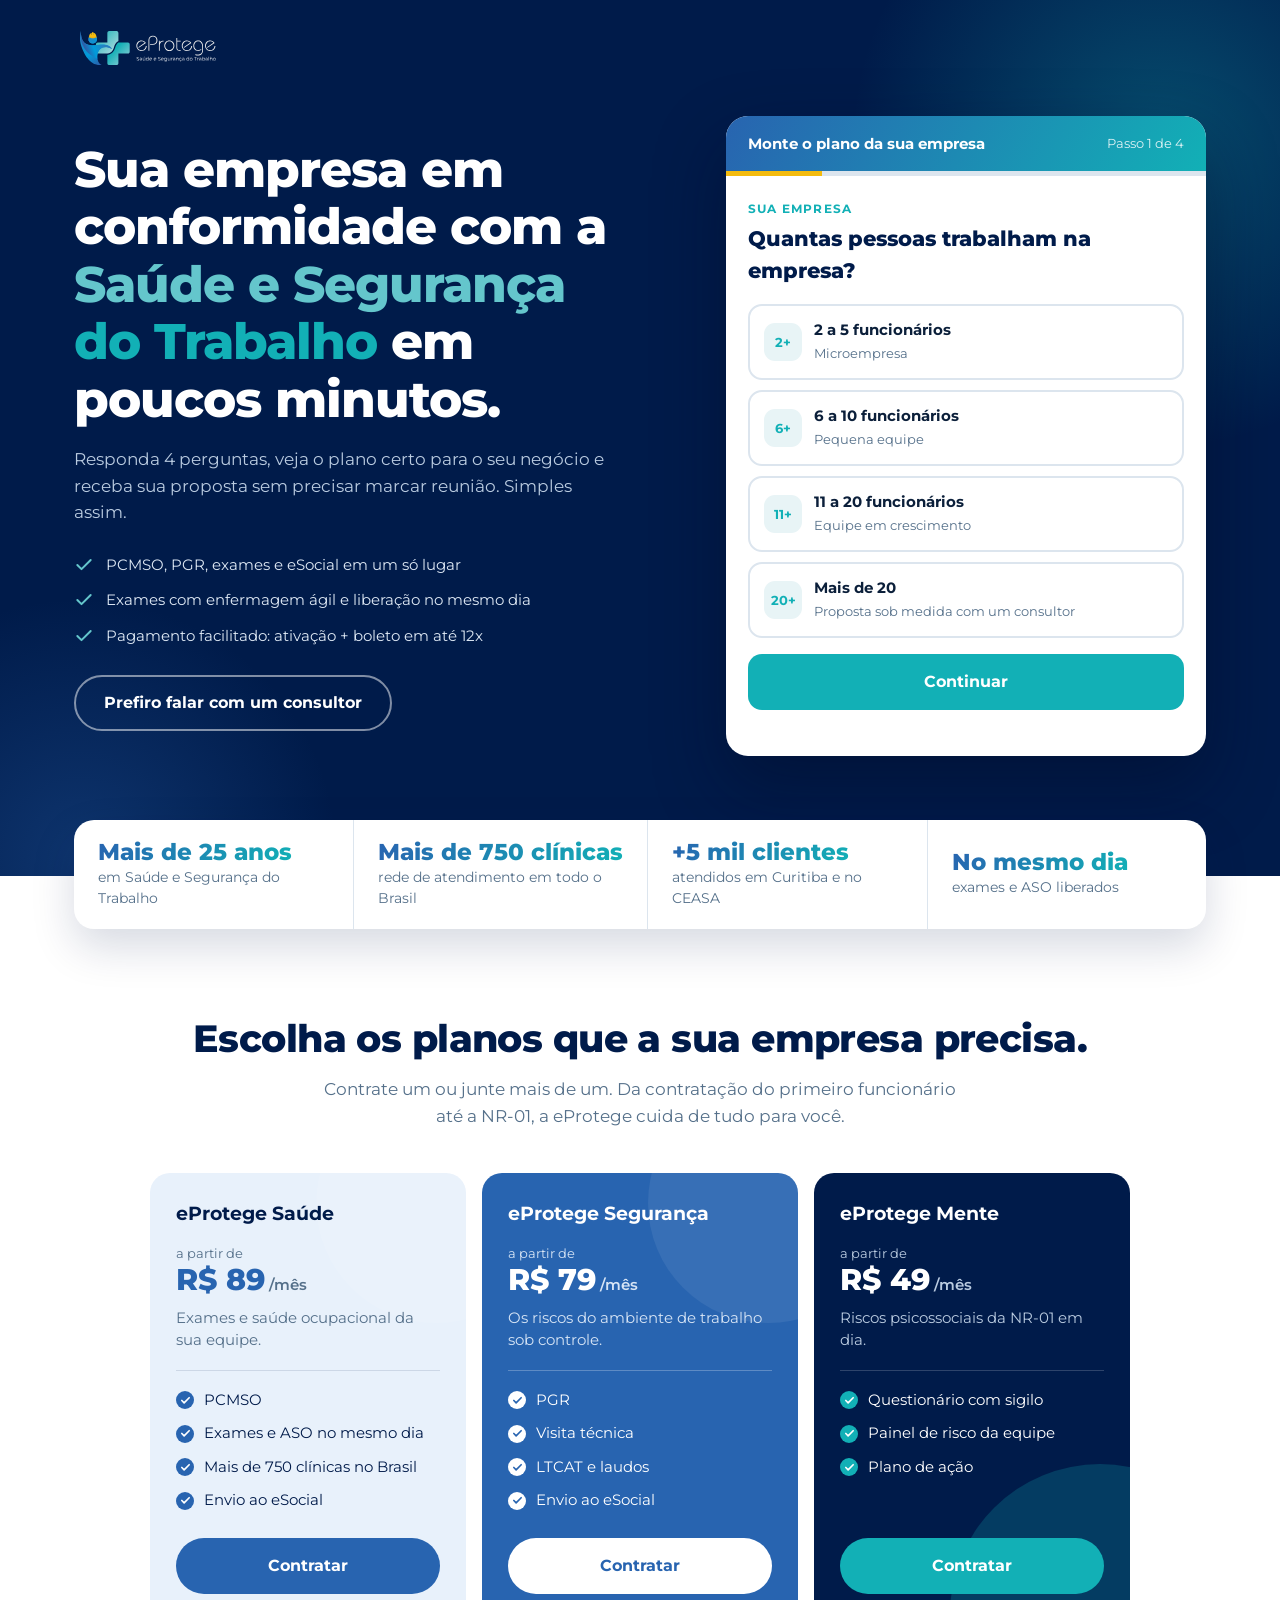
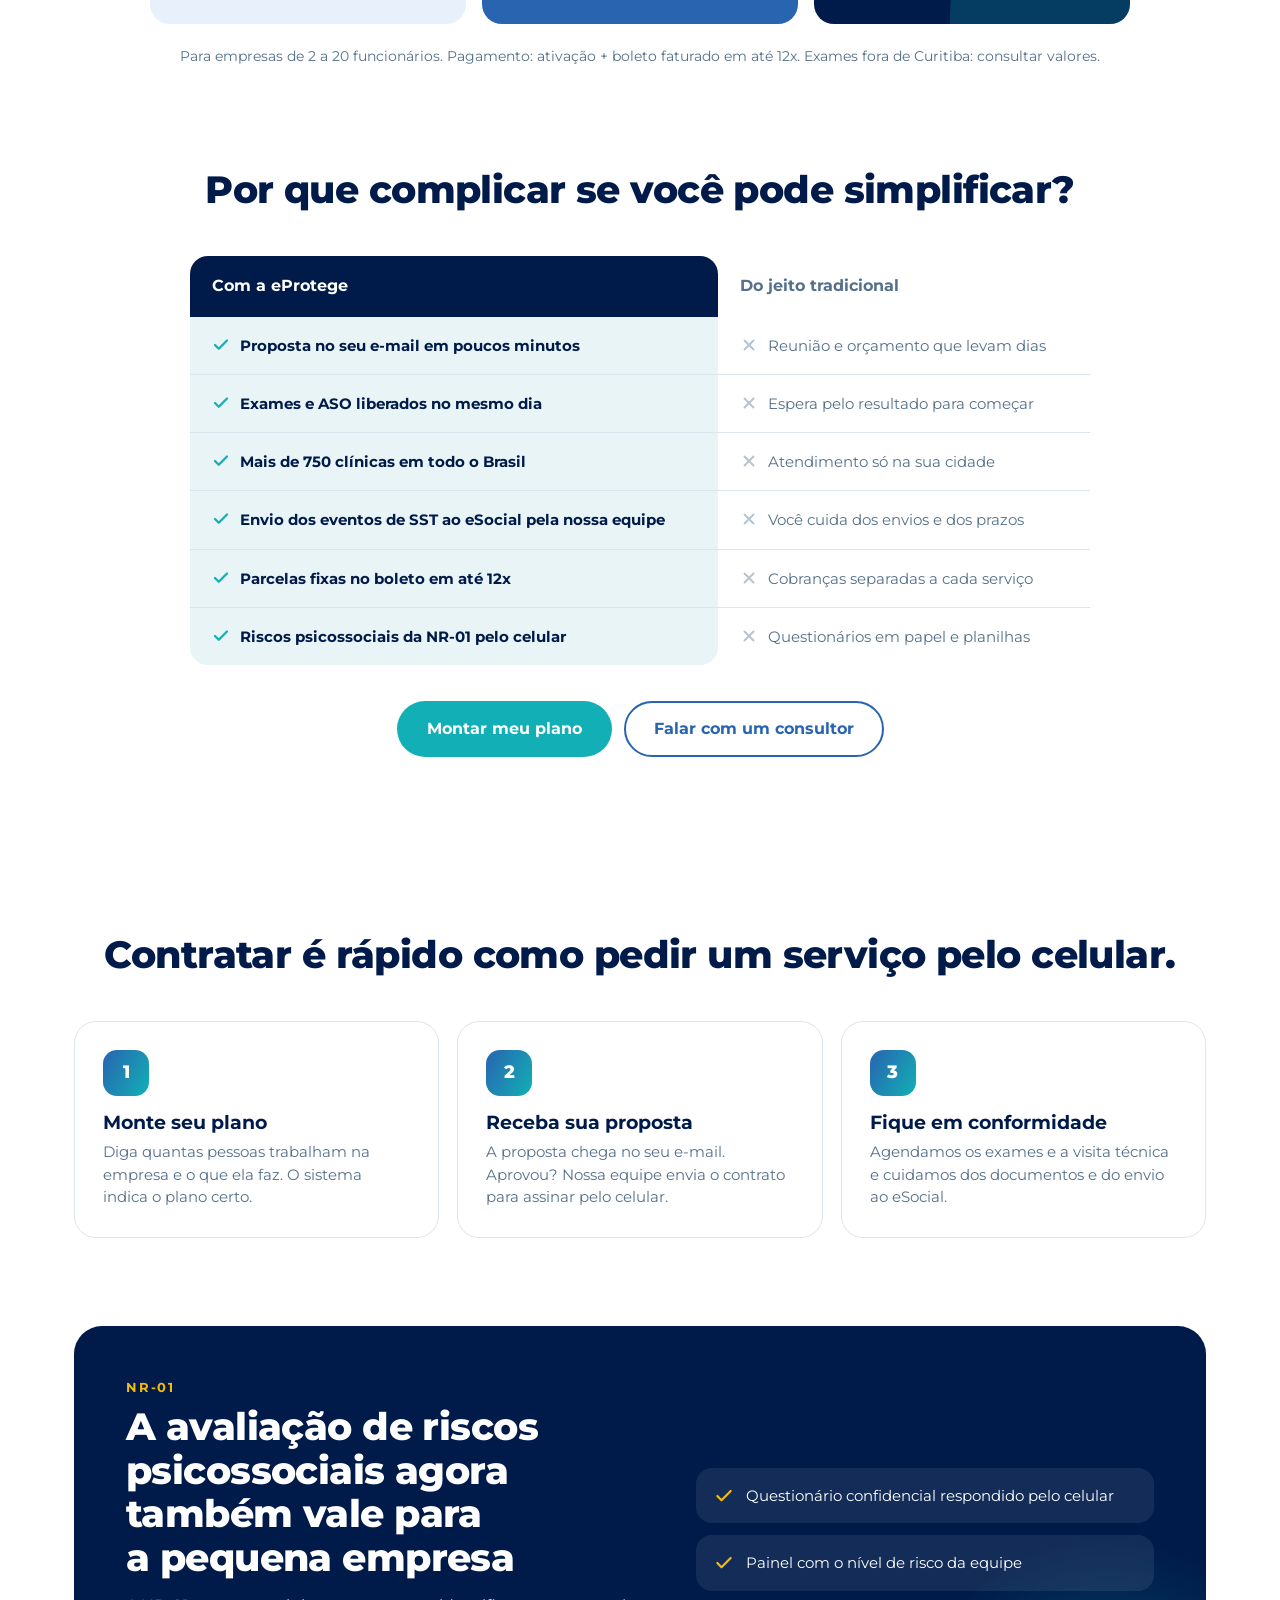
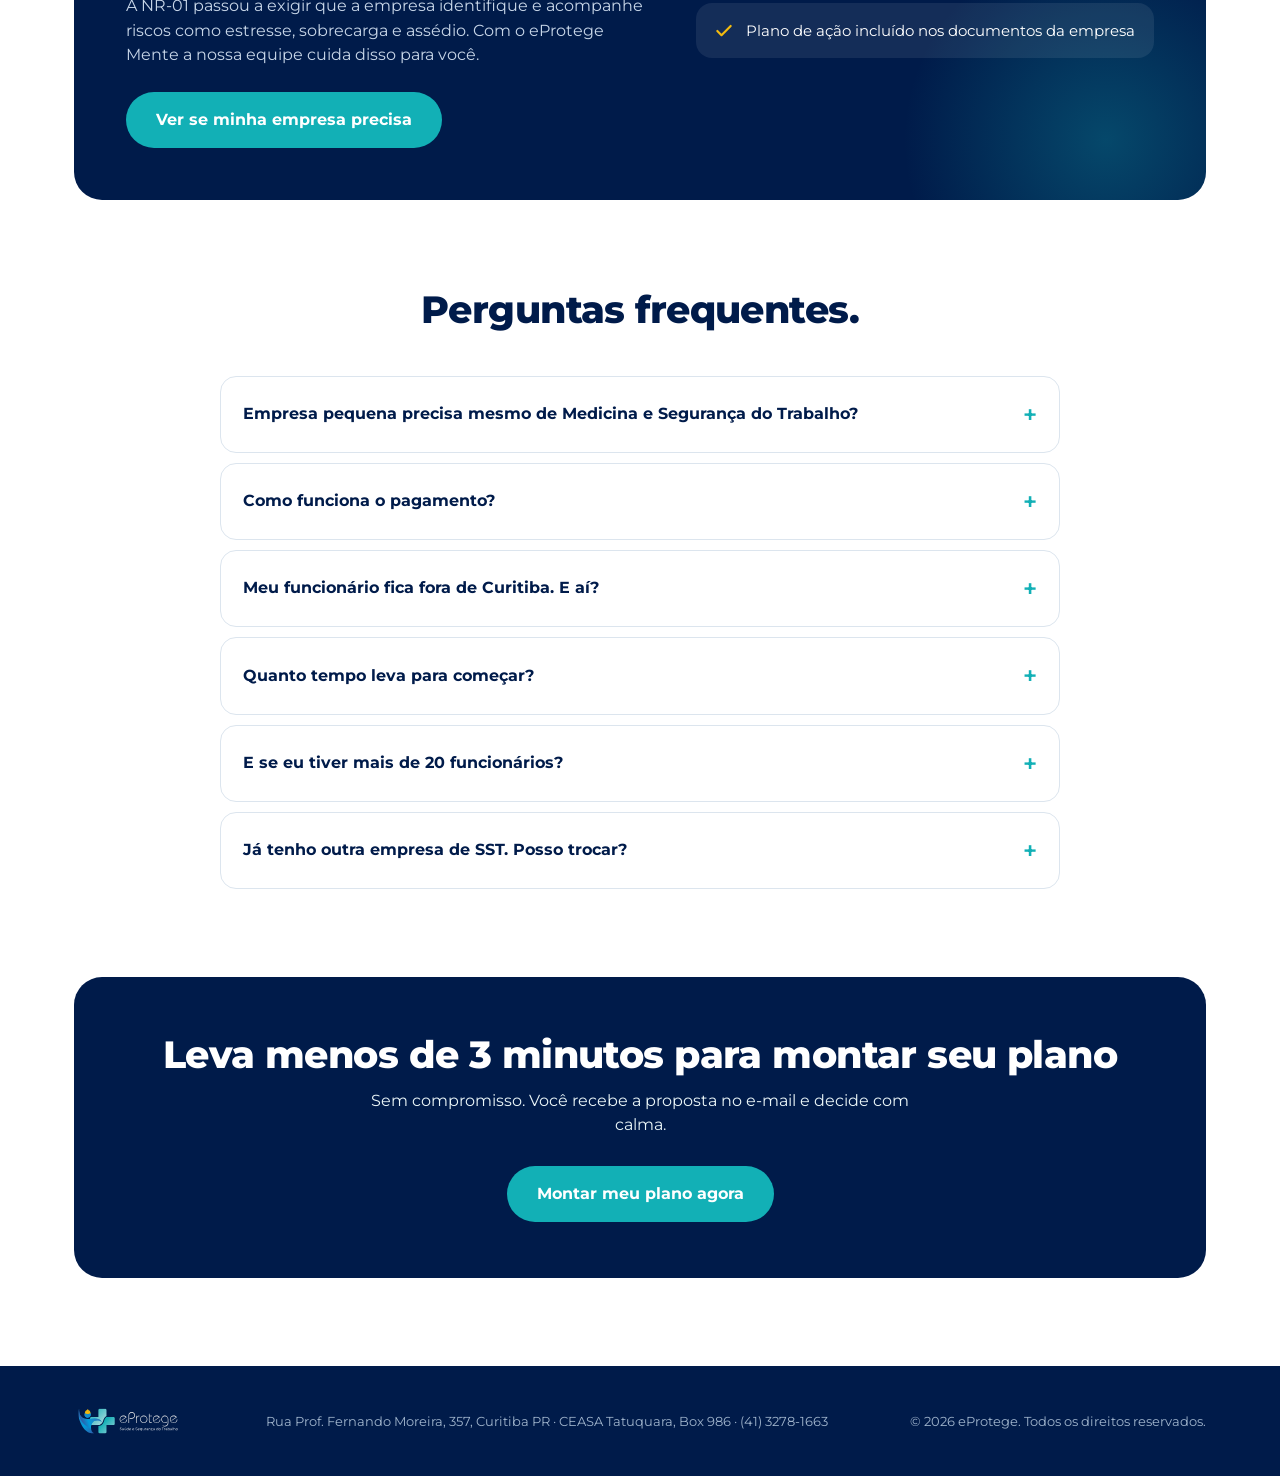
==== autovenda/index.html @ 494eb8a7 "Autovenda: LP para empresas de 2 a 20 funcionários Configurador (funcionários, atividade, momento, p" ====
<!doctype html>
<html lang="pt-BR">
<head>
<meta charset="utf-8">
<meta name="viewport" content="width=device-width,initial-scale=1">
<title>Medicina e Segurança do Trabalho para pequenas empresas | eProtege</title>
<meta name="description" content="Monte o plano de Saúde e Segurança do Trabalho da sua empresa em poucos minutos. PCMSO, PGR, exames, eSocial e riscos psicossociais com a eProtege, mais de 25 anos de experiência.">
<link rel="icon" href="assets/simbolo.png">
<link rel="preconnect" href="https://fonts.googleapis.com">
<link rel="preconnect" href="https://fonts.gstatic.com" crossorigin>
<link rel="stylesheet" href="https://fonts.googleapis.com/css2?family=Montserrat:wght@400;500;600;700;800&display=swap">
<style>
:root{
  --navy:#001B4A; --blue:#2864B0; --teal:#12B0B6; --teal-l:#64C6CC; --yellow:#F4BB0E; --gray:#3E5A70;
  --bg:#FFFFFF; --bg2:#F3F7FB; --fg:#0B1F3A; --muted:#55708A; --line:#DCE5EE; --soft:#E8F4F6; --err:#D64545;
  --grad:linear-gradient(120deg,#2864B0,#12B0B6);
  --f:'Montserrat',system-ui,-apple-system,'Segoe UI',sans-serif;
}
*{box-sizing:border-box}
html{scroll-behavior:smooth}
body{margin:0;background:var(--bg);color:var(--fg);font-family:var(--f);font-size:16px;line-height:1.55;-webkit-font-smoothing:antialiased}
.container{max-width:1180px;margin:0 auto;padding:0 24px}
h1,h2,h3{text-wrap:balance;margin:0;line-height:1.15}
h2{font-size:clamp(26px,3.3vw,38px);font-weight:800;letter-spacing:-.015em;color:var(--navy)}
h1 em{font-style:normal}
h2 em{font-style:normal;color:inherit}
.lead{color:var(--muted);max-width:60ch;margin:12px 0 0;font-size:17px}
section{padding:88px 0}
.head{display:grid;gap:4px;margin-bottom:44px}
.head.center{text-align:center;justify-items:center}
.head.center .lead{margin-inline:auto}
[hidden]{display:none!important}
button{font:inherit}

/* Botões */
.btn{display:inline-flex;justify-content:center;align-items:center;gap:8px;border:2px solid transparent;border-radius:999px;background:var(--teal);color:#fff;font-weight:700;padding:14px 28px;cursor:pointer;font-size:15.5px;text-decoration:none;transition:transform .15s,box-shadow .15s,background .15s}
.btn:hover{transform:translateY(-1px);box-shadow:0 10px 24px rgba(18,176,182,.32)}
.btn.out{background:transparent;color:var(--blue);border-color:var(--blue)}
.btn.out:hover{background:var(--blue);color:#fff;box-shadow:none}
.btn.navy{background:var(--navy)}
.btn.block{width:100%}
.btn:focus-visible,.opt:focus-visible,.pkg:focus-visible,.link:focus-visible{outline:3px solid var(--yellow);outline-offset:2px}
.btn[disabled]{opacity:.5;cursor:not-allowed;transform:none;box-shadow:none}

/* Topo (azul da eProtege) */
.hero{background:var(--navy);color:#fff;position:relative;overflow:hidden;padding:0 0 120px}
.hero::before{content:"";position:absolute;right:-220px;top:-200px;width:680px;height:680px;border-radius:50%;background:radial-gradient(circle,rgba(18,176,182,.33),transparent 64%);pointer-events:none}
.hero::after{content:"";position:absolute;left:-200px;bottom:-260px;width:560px;height:560px;border-radius:50%;background:radial-gradient(circle,rgba(40,100,176,.35),transparent 65%);pointer-events:none}
.topbar{position:relative;z-index:2;padding-block:22px}
.topbar img{height:52px;display:block}
.hero-grid{position:relative;z-index:2;display:grid;grid-template-columns:1fr 480px;gap:56px;align-items:center;padding-top:20px}
.hero h1{font-size:clamp(32px,4.4vw,50px);font-weight:800;letter-spacing:-.02em;color:#fff}
.hero h1 em{color:var(--teal-l)}
.hero h1 em.t{color:var(--teal)}
.hero p.sub{color:#B9CBE0;font-size:17px;max-width:50ch;margin:18px 0 0}
.hero .ctas{display:flex;flex-wrap:wrap;gap:12px;margin-top:28px}
.hero .btn.out{color:#fff;border-color:rgba(255,255,255,.5)}
.hero .btn.out:hover{background:#fff;color:var(--navy)}
.hero-list{list-style:none;padding:0;margin:28px 0 0;display:grid;gap:12px}
.hero-list li{display:flex;gap:12px;align-items:flex-start;color:#DDE8F4;font-size:15px}
.hero-list svg{flex:none;color:var(--teal-l);margin-top:2px}

/* Números na divisa da dobra */
.proof-strip{position:relative;z-index:3;margin-top:-56px}
.proof{display:grid;grid-template-columns:repeat(4,1fr);background:#fff;border-radius:20px;box-shadow:0 18px 44px rgba(0,27,74,.16);overflow:hidden}
.proof div{padding:20px 24px;display:grid;gap:2px;align-content:center;min-height:108px}
.proof div+div{border-left:1px solid var(--line)}
.proof b{font-size:23px;font-weight:800;line-height:1.1;background:var(--grad);-webkit-background-clip:text;background-clip:text;color:transparent;width:max-content}
.proof small{color:var(--muted);font-size:13.5px}

/* Configurador */
.cfg{background:#fff;color:var(--fg);border-radius:22px;box-shadow:0 30px 70px rgba(0,10,40,.45);overflow:hidden;scroll-margin-top:16px}
.cfg-top{background:var(--grad);color:#fff;padding:16px 22px;display:flex;justify-content:space-between;align-items:center;gap:10px}
.cfg-top b{font-size:15px}
.cfg-top span{font-size:12.5px;opacity:.85;white-space:nowrap}
.bar{height:5px;background:var(--line)}
.bar i{display:block;height:100%;background:var(--yellow);width:20%;transition:width .35s}
.cfg-body{padding:24px 22px 22px;min-height:470px}
.stp{font-size:12px;font-weight:700;color:var(--teal);letter-spacing:.1em;text-transform:uppercase}
.q{font-size:21px;font-weight:800;margin:4px 0 16px;color:var(--navy)}
.opts{display:grid;gap:10px}
.opt{display:flex;gap:12px;align-items:center;text-align:left;width:100%;border:2px solid var(--line);background:#fff;color:var(--fg);border-radius:14px;padding:12px 14px;cursor:pointer;transition:border-color .15s,background .15s}
.opt:hover{border-color:var(--teal-l)}
.opt.on{border-color:var(--teal);background:var(--soft)}
.opt .ic{width:38px;height:38px;border-radius:11px;background:var(--soft);display:grid;place-items:center;flex:none;color:var(--teal)}
.opt.on .ic{background:var(--teal);color:#fff}
.opt b{display:block;font-size:15px}
.opt small{color:var(--muted);font-size:13px}
.f{display:grid;gap:5px;margin-bottom:12px}
.f label{font-size:13px;font-weight:700;color:var(--gray)}
.f label small{font-weight:500;color:var(--muted)}
.f input{border:2px solid var(--line);border-radius:12px;padding:12px 13px;font:inherit;font-size:15px;color:var(--fg);background:#fff;width:100%}
.f input:focus{outline:none;border-color:var(--teal)}
.f .msg{display:none;color:var(--err);font-size:12.5px}
.f.err input{border-color:var(--err)}
.f.err .msg{display:block}
.found{background:var(--soft);border-radius:12px;padding:11px 14px;font-size:13.5px;margin:-4px 0 12px;display:grid;gap:2px}
.found b{font-size:15px}
.found.warn{background:#FFF6DC}
.link{background:none;border:0;padding:0;color:var(--blue);font-weight:700;cursor:pointer;font-size:13.5px;text-decoration:underline;justify-self:start}
.tag{display:inline-block;background:var(--yellow);color:var(--navy);font-weight:800;font-size:11px;padding:3px 10px;border-radius:999px;letter-spacing:.04em;width:max-content}
.cfg .btn{width:100%;margin-top:16px;border-radius:14px}
.cfg .btn.out{margin-top:10px;border-color:var(--line);color:var(--blue)}
.cfg .btn.out:hover{background:transparent;border-color:var(--teal);color:var(--blue)}
.hint{color:var(--err);font-size:13.5px;font-weight:600;text-align:center;margin:10px 0 0;min-height:1em}
.back{background:none;border:0;color:var(--muted);font-size:13px;cursor:pointer;padding:0;margin-bottom:10px;display:inline-flex;align-items:center;gap:4px}
.pkgs{display:grid;grid-template-columns:1fr 1fr;gap:10px}
.pkg{border:2px solid var(--line);border-radius:16px;padding:16px 14px 14px;cursor:pointer;background:#fff;color:var(--fg);text-align:left;position:relative;display:flex;flex-direction:column}
.pkg.on{border-color:var(--teal);background:var(--soft)}
.pkg .tag{position:absolute;top:-11px;left:12px}
.pkg h4{margin:0 0 8px;font-size:16px;color:var(--navy)}
.pkg ul{margin:0 0 10px;padding:0;list-style:none;font-size:12.8px;color:var(--muted);display:grid;gap:4px}
.pkg li{display:flex;gap:6px;align-items:flex-start}
.pkg li svg{flex:none;color:var(--teal);margin-top:3px}
.price{margin-top:auto;font-size:13px;color:var(--muted)}
.price b{font-size:23px;color:var(--navy);font-weight:800}
.price.ask b{font-size:15px}
.addon{display:flex;gap:10px;align-items:center;margin-top:12px;border:2px dashed var(--teal-l);border-radius:14px;padding:11px 13px;cursor:pointer;font-size:13.5px}
.addon input{width:19px;height:19px;accent-color:var(--teal);flex:none}
.addon small{color:var(--muted)}
.terms{font-size:12px;color:var(--muted);margin-top:10px}
.terms label{display:flex;gap:8px;align-items:flex-start;cursor:pointer}
.terms input{margin-top:2px;accent-color:var(--teal)}
.recap{border:1px solid var(--line);border-radius:12px;padding:10px 13px;font-size:13px;color:var(--muted);margin-bottom:14px}
.recap b{color:var(--fg)}
.ok{text-align:center;padding-top:22px}
.ok .big{width:72px;height:72px;border-radius:50%;background:var(--grad);display:grid;place-items:center;margin:0 auto 14px;color:#fff}
.ok p{color:var(--muted);font-size:14.5px;margin:0 auto;max-width:36ch}
.next{display:grid;gap:10px;text-align:left;margin-top:20px}
.next div{display:flex;gap:12px;align-items:center;font-size:14px;border:1px solid var(--line);border-radius:12px;padding:11px 13px}
.next span{width:28px;height:28px;border-radius:50%;background:var(--soft);color:var(--teal);font-weight:800;display:grid;place-items:center;flex:none;font-size:13px}
.hp{position:absolute;left:-9999px;width:1px;height:1px;opacity:0}
.spin{width:18px;height:18px;border:3px solid rgba(255,255,255,.4);border-top-color:#fff;border-radius:50%;animation:sp 1s linear infinite}
@keyframes sp{to{transform:rotate(360deg)}}

/* Faixa de serviços passando */
@keyframes corre{to{transform:translateX(-50%)}}

/* Serviços */
.svc{display:grid;grid-template-columns:repeat(4,1fr);gap:18px}
.sc{background:var(--bg2);border-radius:22px;padding:28px 24px;display:flex;flex-direction:column;gap:10px;transition:transform .2s,box-shadow .2s}
.sc:hover{transform:translateY(-3px);box-shadow:0 18px 40px rgba(0,27,74,.08)}
.sc .i{width:52px;height:52px;border-radius:15px;background:#fff;color:var(--blue);display:grid;place-items:center;margin-bottom:6px;box-shadow:0 4px 14px rgba(0,27,74,.06)}
.sc:nth-child(2) .i{color:var(--teal)}
.sc:nth-child(3) .i{color:#C9940A}
.sc:nth-child(4) .i{color:var(--navy)}
.sc h3{font-size:19px;color:var(--navy)}
.sc p{margin:0;color:var(--muted);font-size:14.5px}
.sc ul{list-style:none;padding:0;margin:6px 0 0;display:grid;gap:6px;font-size:14px}
.sc li{display:flex;gap:8px;align-items:flex-start}
.sc li svg{flex:none;color:var(--teal);margin-top:3px}

/* Comparação */
.cmp-wrap{max-width:900px;margin:0 auto;overflow-x:auto}
.cmp{width:100%;border-collapse:separate;border-spacing:0;min-width:560px;font-size:15px}
.cmp th{padding:18px 22px;text-align:left;font-size:16px}
.cmp th.e{background:var(--navy);color:#fff;border-radius:18px 18px 0 0}
.cmp th.o{color:var(--muted)}
.cmp td{padding:17px 22px;border-bottom:1px solid var(--line);vertical-align:top}
.cmp td.e{background:var(--soft);font-weight:700;color:var(--navy)}
.cmp td.o{color:var(--muted)}
.cmp tr:last-child td{border-bottom:0}
.cmp tr:last-child td.e{border-radius:0 0 18px 18px}
.cmp td span{display:flex;gap:10px;align-items:flex-start}
.cmp td.e svg{color:var(--teal);flex:none;margin-top:2px}
.cmp td.o svg{color:#B5C3D2;flex:none;margin-top:2px}
.cmp-cta{display:flex;justify-content:center;flex-wrap:wrap;gap:12px;margin-top:36px}

/* Planos */
.pl{display:grid;grid-template-columns:repeat(3,1fr);gap:16px;align-items:stretch;max-width:980px;margin:0 auto}
/* Seleção de planos no configurador */
.pks{display:grid;gap:9px}
.pk{display:flex;gap:12px;align-items:center;width:100%;text-align:left;border:2px solid var(--line);background:#fff;color:var(--fg);border-radius:14px;padding:12px 14px;cursor:pointer;transition:border-color .15s,background .15s}
.pk:hover{border-color:var(--teal-l)}
.pk.on{border-color:var(--teal);background:var(--soft)}
.pk .ck{width:22px;height:22px;border-radius:7px;border:2px solid var(--line);display:grid;place-items:center;flex:none;background:#fff;color:#fff}
.pk.on .ck{background:var(--teal);border-color:var(--teal)}
.pk-t{flex:1;min-width:0}
.pk-t b{display:flex;flex-wrap:wrap;gap:6px;align-items:center;font-size:15px;color:var(--navy)}
.pk-t small{color:var(--muted);font-size:12.5px}
.pk-v{font-size:12.5px;font-weight:700;color:var(--blue);white-space:nowrap}
.soma{display:flex;justify-content:space-between;align-items:center;gap:10px;margin-top:12px;padding:12px 14px;border-radius:12px;background:var(--bg2);font-size:13.5px;color:var(--muted)}
.soma b{color:var(--navy);font-size:16px}
.pc{--c:var(--navy);--sub:var(--muted);--chk:var(--blue);--chk-fg:#fff;--div:rgba(0,27,74,.12);background:#E8F1FB;color:var(--c);border-radius:20px;padding:30px 26px;display:flex;flex-direction:column;position:relative;overflow:hidden;isolation:isolate}
.pc::after{content:"";position:absolute;right:-90px;top:-90px;width:240px;height:240px;border-radius:50%;background:rgba(255,255,255,.07);z-index:-1}
.pc:nth-child(2){background:var(--blue);--c:#fff;--sub:#D6E4F5;--chk:#fff;--chk-fg:var(--blue);--div:rgba(255,255,255,.25)}
.pc:nth-child(3){background:var(--navy);--c:#fff;--sub:#B9CBE0;--chk:var(--teal);--chk-fg:#fff;--div:rgba(255,255,255,.18)}
.pc:nth-child(3)::after{background:rgba(18,176,182,.22);width:300px;height:300px;right:-120px;top:auto;bottom:-140px}
.pc:nth-child(4){background:linear-gradient(160deg,#12B0B6,#0C8C92);--c:#fff;--sub:#E0F6F7;--chk:#fff;--chk-fg:#0C8C92;--div:rgba(255,255,255,.3)}
.pc h3{font-size:19px;color:var(--c);white-space:nowrap}
.pc .val{margin-top:14px;min-height:62px;display:flex;flex-direction:column;justify-content:center}
.pc .val small{font-size:12.5px;color:var(--sub)}
.pc .val b{font-size:30px;font-weight:800;line-height:1.1;color:var(--c)}
.pc:nth-child(1) .val b{color:var(--blue)}
.pc .val b.ask{font-size:23px}
.pc .val b span{font-size:15px;font-weight:600;color:var(--sub);margin-left:4px}
.pc .for{color:var(--sub);font-size:14.5px;margin:6px 0 0;padding-bottom:18px;border-bottom:1px solid var(--div);min-height:3.6em}
.pc ul{list-style:none;padding:0;margin:18px 0 26px;display:grid;gap:11px;font-size:14.5px;flex:1;align-content:start}
.pc li{display:flex;gap:10px;align-items:center}
.pc li .chk{width:18px;height:18px;border-radius:50%;background:var(--chk);color:var(--chk-fg);display:grid;place-items:center;flex:none}
.pc .btn{width:100%;background:var(--blue);color:#fff}
.pc:nth-child(2) .btn{background:#fff;color:var(--blue)}
.pc:nth-child(3) .btn{background:var(--teal);color:#fff}
.pc:nth-child(4) .btn{background:var(--navy);color:#fff}
.pl-note{text-align:center;color:var(--muted);font-size:13.5px;margin-top:22px}

/* Como funciona */
.steps{display:grid;grid-template-columns:repeat(3,1fr);gap:18px}
.step{border:1px solid var(--line);border-radius:22px;padding:28px}
.step .n{width:46px;height:46px;border-radius:14px;background:var(--grad);color:#fff;display:grid;place-items:center;font-weight:800;font-size:18px;margin-bottom:16px}
.step h3{font-size:18.5px;margin-bottom:8px;color:var(--navy)}
.step p{margin:0;color:var(--muted);font-size:14.5px}

/* NR-01 */
.nr{background:var(--navy);color:#fff;border-radius:28px;padding:52px;display:grid;grid-template-columns:1.15fr 1fr;gap:44px;align-items:center;position:relative;overflow:hidden}
.nr::after{content:"";position:absolute;right:-120px;bottom:-160px;width:440px;height:440px;border-radius:50%;background:radial-gradient(circle,rgba(18,176,182,.3),transparent 65%)}
.nr .eb{font-size:12.5px;font-weight:700;letter-spacing:.14em;color:var(--yellow)}
.nr h2{color:#fff;margin-top:8px}
.nr p{color:#C7D6E8;margin:14px 0 0}
.nr ul{list-style:none;padding:0;margin:0;display:grid;gap:12px;position:relative;z-index:1}
.nr li{background:rgba(255,255,255,.08);border-radius:16px;padding:16px 18px;font-size:15px;display:flex;gap:12px;align-items:flex-start}
.nr li svg{color:var(--yellow);flex:none;margin-top:2px}
.nr .btn{margin-top:24px}

/* FAQ */
.faq{max-width:840px;margin:0 auto;display:grid;gap:10px}
.faq details{border:1px solid var(--line);border-radius:16px;padding:0 22px;background:#fff}
.faq summary{cursor:pointer;font-weight:700;padding:19px 0;list-style:none;display:flex;justify-content:space-between;gap:16px;align-items:center;color:var(--navy)}
.faq summary::-webkit-details-marker{display:none}
.faq summary::after{content:"+";font-size:24px;color:var(--teal);font-weight:600;flex:none}
.faq details[open] summary::after{content:"−"}
.faq details p{margin:0 0 19px;color:var(--muted);font-size:14.5px}

/* Final */
.final{background:var(--navy);color:#fff;border-radius:28px;padding:56px 40px;text-align:center}
.final h2{color:#fff}
.final p{color:#EAF6F8;margin:12px auto 28px;max-width:52ch}
.final .btn{background:var(--teal);color:#fff}
footer{background:var(--navy);color:#9FB4CC;padding:36px 0;font-size:13px}
footer .container{display:flex;flex-wrap:wrap;justify-content:space-between;gap:16px;align-items:center}
footer img{height:38px;display:block}

@media (max-width:1040px){
  .hero-grid{grid-template-columns:1fr;gap:36px}
  .cfg{max-width:580px;width:100%;margin:0 auto}
  .proof{grid-template-columns:1fr 1fr}
  .proof div:nth-child(3){border-left:0}
  .proof div:nth-child(n+3){border-top:1px solid var(--line)}
  .pl{grid-template-columns:1fr;max-width:460px}
  .nr{grid-template-columns:1fr;padding:36px 26px}
}
@media (max-width:720px){
  section{padding:60px 0}
  .container{padding:0 18px}
  .topbar img{height:40px}
  .hero{padding-bottom:96px}
  .hero p.sub{font-size:15.5px}
  .hero-list{display:none}
  .proof div{padding:14px 14px;min-height:0}
  .proof b{font-size:18px;width:auto}
  .proof small{font-size:12px}
  .proof-strip{margin-top:-44px}
  .steps,.pl{grid-template-columns:1fr}
  .final{padding:40px 22px}
  .cmp{min-width:0;font-size:13.5px}
  .cmp th,.cmp td{padding:12px 12px}
  .cmp td span{gap:6px}
}
@media (max-width:440px){
  .pkgs{grid-template-columns:1fr}
  .cfg-body{padding:20px 16px}
  .hero .ctas .btn{width:100%}
}
@media (prefers-reduced-motion:reduce){*{transition:none!important;animation:none!important;scroll-behavior:auto!important}}
</style>
</head>
<body>

<header class="hero">
  <div class="container topbar"><img src="assets/logo-horizontal-branco.svg" alt="eProtege Saúde e Segurança do Trabalho"></div>
  <div class="container hero-grid">
    <div>
      <h1>Sua empresa em conformidade com a <em>Saúde e Segurança</em> <em class="t">do Trabalho</em> em poucos minutos.</h1>
      <p class="sub">Responda 4 perguntas, veja o plano certo para o seu negócio e receba sua proposta sem precisar marcar reunião. Simples assim.</p>
      <ul class="hero-list">
        <li><svg width="20" height="20" viewBox="0 0 24 24" fill="none" stroke="currentColor" stroke-width="2.4" stroke-linecap="round" stroke-linejoin="round"><path d="M20 6 9 17l-5-5"/></svg>PCMSO, PGR, exames e eSocial em um só lugar</li>
        <li><svg width="20" height="20" viewBox="0 0 24 24" fill="none" stroke="currentColor" stroke-width="2.4" stroke-linecap="round" stroke-linejoin="round"><path d="M20 6 9 17l-5-5"/></svg>Exames com enfermagem ágil e liberação no mesmo dia</li>
        <li><svg width="20" height="20" viewBox="0 0 24 24" fill="none" stroke="currentColor" stroke-width="2.4" stroke-linecap="round" stroke-linejoin="round"><path d="M20 6 9 17l-5-5"/></svg>Pagamento facilitado: ativação + boleto em até 12x</li>
      </ul>
      <div class="ctas">
        <a href="#plano" class="btn out" data-go="consultor">Prefiro falar com um consultor</a>
      </div>
    </div>

    <div class="cfg" id="plano" aria-live="polite">
      <div class="cfg-top"><b>Monte o plano da sua empresa</b><span id="stepLabel">Passo 1 de 4</span></div>
      <div class="bar"><i id="barFill"></i></div>
      <form class="cfg-body" id="cfg" novalidate>
        <input class="hp" id="website" name="website" tabindex="-1" autocomplete="off" aria-hidden="true">
        <div id="cfgView"></div>
      </form>
    </div>
  </div>
</header>

<div class="container proof-strip">
  <div class="proof">
    <div><b>Mais de 25 anos</b><small>em Saúde e Segurança do Trabalho</small></div>
    <div><b>Mais de 750 clínicas</b><small>rede de atendimento em todo o Brasil</small></div>
    <div><b>+5 mil clientes</b><small>atendidos em Curitiba e no CEASA</small></div>
    <div><b>No mesmo dia</b><small>exames e ASO liberados</small></div>
  </div>
</div>

<main>
<section id="planos">
  <div class="container">
    <div class="head center">
      <h2>Escolha os planos que a sua empresa precisa.</h2>
      <p class="lead">Contrate um ou junte mais de um. Da contratação do primeiro funcionário até a NR-01, a eProtege cuida de tudo para você.</p>
    </div>
    <div class="pl" id="planCards"></div>
    <p class="pl-note">Para empresas de 2 a 20 funcionários. Pagamento: ativação + boleto faturado em até 12x. Exames fora de Curitiba: consultar valores.</p>
  </div>
</section>

<section style="padding-top:0">
  <div class="container">
    <div class="head center">
      <h2>Por que complicar se você <em>pode simplificar</em><em class="t">?</em></h2>
    </div>
    <div class="cmp-wrap">
      <table class="cmp" id="cmp"></table>
    </div>
    <div class="cmp-cta">
      <a href="#plano" class="btn" data-go="plano">Montar meu plano</a>
      <a href="#plano" class="btn out" data-go="consultor">Falar com um consultor</a>
    </div>
  </div>
</section>


<section>
  <div class="container">
    <div class="head center">
      <h2>Contratar é <em>rápido como pedir</em> um serviço pelo celular<em class="t">.</em></h2>
    </div>
    <div class="steps">
      <div class="step"><div class="n">1</div><h3>Monte seu plano</h3><p>Diga quantas pessoas trabalham na empresa e o que ela faz. O sistema indica o plano certo.</p></div>
      <div class="step"><div class="n">2</div><h3>Receba sua proposta</h3><p>A proposta chega no seu e-mail. Aprovou? Nossa equipe envia o contrato para assinar pelo celular.</p></div>
      <div class="step"><div class="n">3</div><h3>Fique em conformidade</h3><p>Agendamos os exames e a visita técnica e cuidamos dos documentos e do envio ao eSocial.</p></div>
    </div>
  </div>
</section>

<section style="padding-top:0">
  <div class="container">
    <div class="nr">
      <div style="position:relative;z-index:1">
        <div class="eb">NR-01</div>
        <h2>A avaliação de riscos psicossociais agora também vale para a pequena empresa</h2>
        <p>A NR-01 passou a exigir que a empresa identifique e acompanhe riscos como estresse, sobrecarga e assédio. Com o eProtege Mente a nossa equipe cuida disso para você.</p>
        <a href="#plano" class="btn" data-go="plano">Ver se minha empresa precisa</a>
      </div>
      <ul>
        <li><svg width="20" height="20" viewBox="0 0 24 24" fill="none" stroke="currentColor" stroke-width="2.6" stroke-linecap="round" stroke-linejoin="round"><path d="M20 6 9 17l-5-5"/></svg>Questionário confidencial respondido pelo celular</li>
        <li><svg width="20" height="20" viewBox="0 0 24 24" fill="none" stroke="currentColor" stroke-width="2.6" stroke-linecap="round" stroke-linejoin="round"><path d="M20 6 9 17l-5-5"/></svg>Painel com o nível de risco da equipe</li>
        <li><svg width="20" height="20" viewBox="0 0 24 24" fill="none" stroke="currentColor" stroke-width="2.6" stroke-linecap="round" stroke-linejoin="round"><path d="M20 6 9 17l-5-5"/></svg>Plano de ação incluído nos documentos da empresa</li>
      </ul>
    </div>
  </div>
</section>

<section style="padding-top:0">
  <div class="container">
    <div class="head center"><h2>Perguntas <em>frequentes</em><em class="t">.</em></h2></div>
    <div class="faq">
      <details><summary>Empresa pequena precisa mesmo de Medicina e Segurança do Trabalho?</summary><p>Sim. Toda empresa com funcionário registrado precisa fazer os exames ocupacionais (admissional, periódico e demissional) e enviar as informações de SST ao eSocial. Os programas exigidos variam conforme a atividade e o grau de risco, e o configurador já considera isso.</p></details>
      <details><summary>Como funciona o pagamento?</summary><p>Ativação + boleto faturado em até 12x. O valor da parcela vem na proposta.</p></details>
      <details><summary>Meu funcionário fica fora de Curitiba. E aí?</summary><p>Temos mais de 750 clínicas credenciadas em todo o Brasil. Exames fora de Curitiba têm valores consultados à parte, e nossa equipe te passa antes de agendar.</p></details>
      <details><summary>Quanto tempo leva para começar?</summary><p>Depois que você aprova a proposta, nossa equipe envia o contrato. Assinado o contrato, entramos em contato para agendar a visita técnica e os exames. O funcionário faz o exame e é liberado no mesmo dia.</p></details>
      <details><summary>E se eu tiver mais de 20 funcionários?</summary><p>Monte o plano mesmo assim e escolha falar com um consultor. Para equipes maiores fazemos uma proposta sob medida, inclusive com unidade móvel na sua empresa a partir de 25 funcionários.</p></details>
      <details><summary>Já tenho outra empresa de SST. Posso trocar?</summary><p>Pode. Você contrata a eProtege e nós cuidamos da transição dos documentos e dos exames que estão vencendo.</p></details>
    </div>
  </div>
</section>

<section style="padding-top:0">
  <div class="container">
    <div class="final">
      <h2>Leva menos de 3 minutos para montar seu plano</h2>
      <p>Sem compromisso. Você recebe a proposta no e-mail e decide com calma.</p>
      <a href="#plano" class="btn" data-go="plano">Montar meu plano agora</a>
    </div>
  </div>
</section>
</main>

<footer>
  <div class="container">
    <img src="assets/logo-horizontal-branco.svg" alt="eProtege">
    <span>Rua Prof. Fernando Moreira, 357, Curitiba PR · CEASA Tatuquara, Box 986 · (41) 3278-1663</span>
    <span>© <span id="yr"></span> eProtege. Todos os direitos reservados.</span>
  </div>
</footer>

<script>
/* ============ CONFIGURAÇÃO ============ */
const CONFIG = {
  // URL do App da Web do Apps Script da planilha de pedidos da autovenda (termina em /exec)
  planilha: '',
  // Google Tag Manager (ex.: 'GTM-XXXXXXX'). Vazio = não carrega.
  gtm: '',
  // Número de parcelas exibido
  parcelas: 12,
  // Planos (a empresa escolhe um ou mais). precos = valor da PARCELA por tipo de atividade e faixa de funcionários:
  // a = 2 a 5, b = 6 a 10, c = 11 a 20. null = "Valor na proposta".
  // ATENÇÃO: valores FICTÍCIOS de exemplo (referência de mercado), trocar pela tabela real antes de ir ao ar.
  planos: [
    { id: 'saude', nome: 'eProtege Saúde', area: 'Medicina do Trabalho', icone: 'saude',
      desc: 'Exames e saúde ocupacional da sua equipe.',
      itens: ['PCMSO', 'Exames e ASO no mesmo dia', 'Mais de 750 clínicas no Brasil', 'Envio ao eSocial'],
      precos: { baixo: { a: 89, b: 129, c: 189 }, alto: { a: 109, b: 159, c: 229 } } },
    { id: 'seguranca', nome: 'eProtege Segurança', area: 'Segurança do Trabalho', icone: 'hard',
      desc: 'Os riscos do ambiente de trabalho sob controle.',
      itens: ['PGR', 'Visita técnica', 'LTCAT e laudos', 'Envio ao eSocial'],
      precos: { baixo: { a: 79, b: 109, c: 159 }, alto: { a: 109, b: 149, c: 209 } } },
    { id: 'mente', nome: 'eProtege Mente', area: 'Psicossocial · NR-01', icone: 'brain',
      desc: 'Riscos psicossociais da NR-01 em dia.',
      itens: ['Questionário com sigilo', 'Painel de risco da equipe', 'Plano de ação'],
      precos: { baixo: { a: 49, b: 69, c: 99 }, alto: { a: 49, b: 69, c: 99 } } },
    { id: 'app', ativo: false, nome: 'eProtege App', area: 'Aplicativo', icone: 'phone',
      desc: 'A gestão das pessoas na palma da mão.',
      itens: ['Ponto pelo celular', 'Atestados e EPI', 'Comunicados', 'Canal de denúncias'],
      precos: { baixo: { a: 39, b: 59, c: 89 }, alto: { a: 39, b: 59, c: 89 } } }
  ]
};
/* ===================================== */

const FAIXAS=[{id:'a',t:'2 a 5 funcionários',s:'Microempresa',ic:'2+'},{id:'b',t:'6 a 10 funcionários',s:'Pequena equipe',ic:'6+'},{id:'c',t:'11 a 20 funcionários',s:'Equipe em crescimento',ic:'11+'},{id:'d',t:'Mais de 20',s:'Proposta sob medida com um consultor',ic:'20+'}];
const RISCOS=[{id:'baixo',t:'Escritório, comércio ou serviços',s:'Atendimento, vendas, administrativo',ic:'svg:office'},{id:'alto',t:'Obra, indústria, oficina ou saúde',s:'Máquinas, altura, produtos químicos, pacientes',ic:'svg:hard'}];
const NEEDS=[{id:'Contratando',t:'Estou em processo de contratação',s:'Preciso do exame admissional',ic:'svg:plus'},{id:'Regularizar',t:'Quero deixar a empresa em dia',s:'Programas, exames e eSocial',ic:'svg:check'},{id:'Notificação',t:'Recebi uma notificação',s:'Fiscalização, eSocial ou sindicato',ic:'svg:alert'},{id:'NR-01',t:'Riscos psicossociais da NR-01',s:'Ouvi falar e não sei por onde começar',ic:'svg:brain'},{id:'Trocar',t:'Quero trocar de empresa de SST',s:'Já tenho, mas não estou satisfeito',ic:'svg:swap'}];
// planos com ativo: false ficam guardados, mas não aparecem na página
CONFIG.planos=CONFIG.planos.filter(p=>p.ativo!==false);
const PL=Object.fromEntries(CONFIG.planos.map(p=>[p.id,p]));
const ICONS={
  office:'<path d="M3 21h18M5 21V7l7-4 7 4v14M9 21v-6h6v6"/>',
  hard:'<path d="M2 18h20M4 18v-3a8 8 0 0 1 16 0v3M10 8V5h4v3"/>',
  saude:'<path d="M4.8 2.3A.3.3 0 1 0 5 2H4a2 2 0 0 0-2 2v5a6 6 0 0 0 6 6 6 6 0 0 0 6-6V4a2 2 0 0 0-2-2h-1a.2.2 0 1 0 .3.3"/><path d="M8 15v1a6 6 0 0 0 6 6 6 6 0 0 0 6-6v-4"/><circle cx="20" cy="10" r="2"/>',
  phone:'<rect x="6" y="2" width="12" height="20" rx="2.5"/><path d="M11 18h2"/>',
  plus:'<circle cx="9" cy="7" r="4"/><path d="M2 21v-1a6 6 0 0 1 11-3M19 14v6M16 17h6"/>',
  check:'<path d="M12 22c5.5-2.5 8-6.5 8-11V5l-8-3-8 3v6c0 4.5 2.5 8.5 8 11z"/><path d="m9 12 2 2 4-4"/>',
  alert:'<path d="M10.3 3.9 1.8 18a2 2 0 0 0 1.7 3h17a2 2 0 0 0 1.7-3L13.7 3.9a2 2 0 0 0-3.4 0zM12 9v4M12 17h.01"/>',
  brain:'<path d="M9.5 2A2.5 2.5 0 0 0 7 4.5v.5a3 3 0 0 0-2 5 3 3 0 0 0 2 5v.5A2.5 2.5 0 0 0 12 17V4.5A2.5 2.5 0 0 0 9.5 2zM14.5 2A2.5 2.5 0 0 1 17 4.5v.5a3 3 0 0 1 2 5 3 3 0 0 1-2 5v.5a2.5 2.5 0 0 1-5 0"/>',
  swap:'<path d="M17 3l4 4-4 4M21 7H9M7 21l-4-4 4-4M3 17h12"/>',
  ok:'<path d="M20 6 9 17l-5-5"/>',
  back:'<path d="m15 18-6-6 6-6"/>',
  x:'<path d="M18 6 6 18M6 6l12 12"/>'
};
const svg=(n,s=20,w=2.2)=>`<svg width="${s}" height="${s}" viewBox="0 0 24 24" fill="none" stroke="currentColor" stroke-width="${w}" stroke-linecap="round" stroke-linejoin="round" aria-hidden="true">${ICONS[n]}</svg>`;
const $=id=>document.getElementById(id);
const esc=t=>String(t??'').replace(/[&<>"]/g,c=>({'&':'&amp;','<':'&lt;','>':'&gt;','"':'&quot;'}[c]));
const brl=v=>v.toLocaleString('pt-BR',{minimumFractionDigits:v%1?2:0,maximumFractionDigits:2});

// sel = planos marcados; escolheu = a pessoa já mexeu na seleção (a recomendação não sobrescreve)
const S={step:0,cnpj:'',emp:null,empManual:'',semCnpj:false,faixa:null,risco:null,need:null,sel:[],escolheu:false,modo:null,direto:false,dados:{nome:'',tel:'',email:''},enviando:false};

/* Campanha, criativo e cliques dos anúncios vêm do link (UTM, gclid, fbclid) */
const UTM=(()=>{
  const q=new URLSearchParams(location.search),keys=['utm_source','utm_medium','utm_campaign','utm_content','utm_term','gclid','fbclid'];
  let saved={};try{saved=JSON.parse(sessionStorage.getItem('utm')||'{}')}catch(e){}
  const now={};keys.forEach(k=>{if(q.get(k))now[k]=q.get(k)});
  const u=Object.keys(now).length?now:saved;
  try{sessionStorage.setItem('utm',JSON.stringify(u))}catch(e){}
  return u;
})();
window.dataLayer=window.dataLayer||[];
const track=(event,extra)=>dataLayer.push({event,...extra});
if(CONFIG.gtm){(function(w,d,s,l,i){w[l].push({'gtm.start':Date.now(),event:'gtm.js'});const f=d.getElementsByTagName(s)[0],j=d.createElement(s);j.async=true;j.src='https://www.googletagmanager.com/gtm.js?id='+i;f.parentNode.insertBefore(j,f)})(window,document,'script','dataLayer',CONFIG.gtm)}

/* ---------- Preço ---------- */
function parcelaDe(id){
  if(S.faixa==='d')return null;
  const v=PL[id]?.precos?.[S.risco]?.[S.faixa];
  return typeof v==='number'?v:null;
}
// soma das parcelas dos planos marcados; null se algum ainda não tem valor tabelado
function parcela(){
  if(!S.sel.length)return null;
  const v=S.sel.map(parcelaDe);
  return v.some(n=>n==null)?null:v.reduce((a,b)=>a+b,0);
}
function recomendado(){
  if(S.need==='Contratando')return S.risco==='alto'?['saude','seguranca']:['saude'];
  if(S.need==='NR-01')return['saude','mente'];
  return['saude','seguranca','mente'];
}
const precoTxt=()=>{const v=parcela();return v==null?'Valor na proposta':`${CONFIG.parcelas}x de R$ ${brl(v)}`};
const nomesSel=()=>S.sel.map(id=>PL[id].nome).join(' + ');
// menor parcela da tabela, para o "a partir de" dos cartões
function aPartir(id){const v=Object.values(PL[id].precos).flatMap(o=>Object.values(o)).filter(n=>typeof n==='number');return v.length?Math.min(...v):null}

/* ---------- CNPJ ---------- */
const cnpjMask=v=>{const d=v.replace(/\D/g,'').slice(0,14);return d.replace(/^(\d{2})(\d)/,'$1.$2').replace(/^(\d{2})\.(\d{3})(\d)/,'$1.$2.$3').replace(/\.(\d{3})(\d)/,'.$1/$2').replace(/(\d{4})(\d)/,'$1-$2')};
function cnpjValido(c){
  c=c.replace(/\D/g,'');if(c.length!==14||/^(\d)\1+$/.test(c))return false;
  const calc=n=>{let s=0,p=n-7;for(let i=0;i<n;i++){s+=+c[i]*p--;if(p<2)p=9}const r=s%11;return r<2?0:11-r};
  return calc(12)==+c[12]&&calc(13)==+c[13];
}
let cnpjBusca=0;
// Três fontes públicas da Receita: se uma estiver fora do ar, tenta a próxima
const FONTES_CNPJ=[
  d=>['https://brasilapi.com.br/api/cnpj/v1/'+d,j=>({razao:j.razao_social,fantasia:j.nome_fantasia,cidade:j.municipio,uf:j.uf,cnae:j.cnae_fiscal,cnaeDesc:j.cnae_fiscal_descricao,situacao:j.descricao_situacao_cadastral})],
  d=>['https://publica.cnpj.ws/cnpj/'+d,j=>({razao:j.razao_social,fantasia:j.estabelecimento?.nome_fantasia,cidade:j.estabelecimento?.cidade?.nome,uf:j.estabelecimento?.estado?.sigla,cnae:j.estabelecimento?.atividade_principal?.subclasse,cnaeDesc:j.estabelecimento?.atividade_principal?.descricao,situacao:j.estabelecimento?.situacao_cadastral})],
  d=>['https://minhareceita.org/'+d,j=>({razao:j.razao_social,fantasia:j.nome_fantasia,cidade:j.municipio,uf:j.uf,cnae:j.cnae_fiscal,cnaeDesc:j.cnae_fiscal_descricao,situacao:j.descricao_situacao_cadastral})]
];
async function consultar(d){
  for(const fonte of FONTES_CNPJ){
    const [url,ler]=fonte(d);
    const ctl=new AbortController(),t=setTimeout(()=>ctl.abort(),6000);
    try{
      const r=await fetch(url,{signal:ctl.signal});
      if(r.ok){const e=ler(await r.json());if(e.razao)return{...e,cnae:e.cnae?String(e.cnae):'',cnaeDesc:e.cnaeDesc||'',situacao:e.situacao||''}}
    }catch(err){}finally{clearTimeout(t)}
  }
  return null;
}
async function buscarCNPJ(){
  const d=S.cnpj.replace(/\D/g,'');
  if(!cnpjValido(d)){S.emp={erro:'CNPJ inválido. Confira os números.'};render();return}
  const id=++cnpjBusca;S.emp={carregando:true};render();
  const e=await consultar(d);
  if(id!==cnpjBusca)return;
  // não achou: o CNPJ fica anotado e só pedimos o nome da empresa (a planilha completa o resto)
  S.emp=e||{falhou:true};
  if(e)track('autovenda_cnpj');
  render();
}
const empresaNome=()=>S.emp?.fantasia||S.emp?.razao||S.empManual.trim();

/* ---------- Telas ---------- */
const opt=(o,sel,key)=>`<button type="button" class="opt ${sel===o.id?'on':''}" data-k="${key}" data-v="${o.id}"><span class="ic">${o.ic.startsWith('svg:')?svg(o.ic.slice(4)):`<b style="font-size:13px">${o.ic}</b>`}</span><span><b>${o.t}</b><small>${o.s}</small></span></button>`;
const back=()=>`<button type="button" class="back" data-act="back">${svg('back',16)}Voltar</button>`;
const field=(id,label,type,val,msg,extra='')=>`<div class="f" id="f_${id}"><label for="${id}">${label}</label><input id="${id}" type="${type}" value="${esc(val)}" ${extra}><span class="msg">${msg}</span></div>`;

function render(){
  const labels=['Passo 1 de 4','Passo 2 de 4','Passo 3 de 4','Seus planos','Seus dados','Pronto'];
  $('stepLabel').textContent=S.direto&&S.step===4?'Falar com consultor':labels[S.step];
  $('barFill').style.width=[20,40,60,80,92,100][S.step]+'%';
  let h='';
  if(S.step===0)h=`<div class="stp">Sua empresa</div><div class="q">Quantas pessoas trabalham na empresa?</div><div class="opts">${FAIXAS.map(f=>opt(f,S.faixa,'faixa')).join('')}</div><button type="button" class="btn" data-act="next">Continuar</button><p class="hint" id="hint"></p>`;
  if(S.step===1)h=`${back()}<div class="stp">Atividade</div><div class="q">O que sua equipe faz no dia a dia?</div><div class="opts">${RISCOS.map(r=>opt(r,S.risco,'risco')).join('')}</div><button type="button" class="btn" data-act="next">Continuar</button><p class="hint" id="hint"></p>`;
  if(S.step===2)h=`${back()}<div class="stp">Momento</div><div class="q">O que te trouxe até aqui?</div><div class="opts">${NEEDS.map(n=>opt(n,S.need,'need')).join('')}</div><button type="button" class="btn" data-act="next">Ver meus planos</button><p class="hint" id="hint"></p>`;
  if(S.step===3){
    if(!S.escolheu)S.sel=recomendado();
    const rec=recomendado(),sob=S.faixa==='d';
    const linha=p=>{const on=S.sel.includes(p.id),v=parcelaDe(p.id);return `<button type="button" class="pk ${on?'on':''}" data-pl="${p.id}" aria-pressed="${on}">
      <span class="ck">${on?svg('ok',14,3.4):''}</span>
      <span class="pk-t"><b>${esc(p.nome)}${rec.includes(p.id)?' <span class="tag">RECOMENDADO</span>':''}</b><small>${esc(p.area)}</small></span>
      <span class="pk-v">${v==null?'Na proposta':`${CONFIG.parcelas}x R$ ${brl(v)}`}</span></button>`};
    h=`${back()}<div class="stp">Seus planos</div><div class="q">Marque o que a sua empresa precisa</div>
      <p class="terms" style="margin:-8px 0 12px">${esc(FAIXAS.find(f=>f.id===S.faixa).t)} · ${S.risco==='alto'?'atividade de maior risco':'atividade de menor risco'}. Já deixamos marcado o que recomendamos.</p>
      <div class="pks">${CONFIG.planos.map(linha).join('')}</div>
      <div class="soma"><span>${S.sel.length?`${S.sel.length} plano${S.sel.length>1?'s':''}`:'Nenhum plano marcado'}</span><b>${S.sel.length?esc(precoTxt()):''}</b></div>
      ${sob?`<p class="terms">Para mais de 20 funcionários um consultor monta uma proposta sob medida.</p>`:''}
      <button type="button" class="btn" data-act="modo" data-v="contratar">Receber minha proposta</button><p class="hint" id="hint"></p>
      <button type="button" class="btn out" data-act="modo" data-v="consultor">Prefiro falar com um consultor</button>
      <p class="terms" style="text-align:center">Pagamento: ativação + boleto em até ${CONFIG.parcelas}x</p>`;
  }
  if(S.step===4){
    const d=S.dados,contratar=S.modo==='contratar',e=S.emp;
    let emp='';
    if(S.semCnpj)emp=`${field('empManual','Nome da empresa','text',S.empManual,'Informe o nome da empresa','autocomplete="organization"')}<button type="button" class="link" data-act="comcnpj" style="margin:-4px 0 14px">Prefiro informar o CNPJ</button>`;
    else{
      emp=`<div class="f" id="f_cnpj"><label for="cnpj">CNPJ da empresa</label><input id="cnpj" inputmode="numeric" placeholder="00.000.000/0000-00" value="${esc(S.cnpj)}" autocomplete="off"><span class="msg">Digite os 14 números do CNPJ</span></div>`;
      if(e?.carregando)emp+=`<div class="found">Buscando sua empresa...</div>`;
      else if(e?.erro)emp+=`<div class="found warn">${esc(e.erro)}</div>`;
      else if(e?.falhou)emp+=`<div class="found warn">Não conseguimos consultar o CNPJ agora, mas ele ficou anotado. Só falta o nome da empresa:</div>${field('empManual','Nome da empresa','text',S.empManual,'Informe o nome da empresa','autocomplete="organization"')}`;
      else if(e?.razao)emp+=`<div class="found"><span class="tag">ENCONTRAMOS</span><b>${esc(e.fantasia||e.razao)}</b><span>${esc([e.cidade,e.uf].filter(Boolean).join(', '))}${e.cnaeDesc?' · '+esc(e.cnaeDesc):''}</span></div>`;
      emp+=`<button type="button" class="link" data-act="semcnpj" style="margin:-4px 0 14px">Não tenho o CNPJ em mãos</button>`;
    }
    const recap=S.sel.length&&S.faixa?`<div class="recap"><b>${esc(nomesSel())}</b> · ${esc(FAIXAS.find(f=>f.id===S.faixa).t)} · ${esc(precoTxt())}</div>`:'';
    h=`${S.direto?'':back()}<div class="stp">${contratar?'Proposta':'Falar com consultor'}</div><div class="q">${contratar?'Para quem enviamos a proposta?':'Como o consultor fala com você?'}</div>
      ${recap}
      ${field('nome','Seu nome','text',d.nome,'Informe seu nome','autocomplete="name"')}
      ${field('tel','Telefone','tel',d.tel,'Informe um telefone com DDD','inputmode="tel" autocomplete="tel" placeholder="(41) 99999 9999"')}
      ${field('email','E-mail','email',d.email,'Informe um e-mail válido','autocomplete="email" placeholder="voce@empresa.com.br"')}
      <div style="display:grid">${emp}</div>
      <div class="terms"><label><input type="checkbox" id="lgpd" ${d.lgpd?'checked':''}><span>Autorizo a eProtege a usar estes dados para enviar a proposta e entrar em contato, conforme a LGPD.</span></label></div>
      <button type="submit" class="btn" ${S.enviando?'disabled':''}>${S.enviando?'<span class="spin"></span>Enviando':contratar?'Receber minha proposta':'Pedir contato do consultor'}</button>
      ${S.direto?`<button type="button" class="link" data-act="montar" style="display:block;margin:14px auto 0">Prefiro montar meu plano primeiro</button>`:''}`;
  }
  if(S.step===5){
    const contratar=S.modo==='contratar';
    h=`<div class="ok"><div class="big">${svg('ok',36,3)}</div><div class="q">${contratar?'Proposta a caminho!':'Pronto, recebemos!'}</div>
      <p>${contratar?`Enviamos a proposta para <b>${esc(S.dados.email)}</b>. Se não encontrar, confira a caixa de spam. Nossa equipe também vai te chamar no WhatsApp para tirar qualquer dúvida.`:'Um consultor da eProtege vai entrar em contato em até 1 dia útil.'}</p>
      <div class="next">
        <div><span>1</span>${contratar?'Você confere e aprova a proposta':'Conversa rápida com o consultor'}</div>
        <div><span>2</span>${contratar?'Nossa equipe envia o contrato para assinar':'Proposta no seu e-mail'}</div>
        <div><span>3</span>Agendamos a visita técnica e os exames</div>
      </div></div>`;
  }
  $('cfgView').innerHTML=h;
}

/* ---------- Eventos ---------- */
const view=$('cfgView');
/* O que falta para seguir (o botão nunca fica apagado: ele diz o que falta) */
function faltando(){
  if(S.step===0&&!S.faixa)return['Escolha quantas pessoas trabalham na empresa.'];
  if(S.step===1&&!S.risco)return['Escolha uma das opções acima.'];
  if(S.step===2&&!S.need)return['Escolha uma das opções acima.'];
  return null;
}
function avancar(){
  const f=faltando();
  if(f){const h=$('hint');if(h)h.textContent=f[0];return}
  S.step++;track('autovenda_passo',{passo:S.step+1});
  if(S.step===3)track('autovenda_plano',{planos:recomendado().join('+')});
  render();$('plano').scrollIntoView({block:'nearest',behavior:'smooth'});
}
function focarFim(id){const i=$(id);if(i){i.focus();i.setSelectionRange(i.value.length,i.value.length)}}
view.addEventListener('click',e=>{
  const pl=e.target.closest('[data-pl]');
  if(pl){const id=pl.dataset.pl;S.escolheu=true;S.sel=S.sel.includes(id)?S.sel.filter(x=>x!==id):CONFIG.planos.map(p=>p.id).filter(x=>x===id||S.sel.includes(x));render();return}
  const b=e.target.closest('[data-k],[data-act]');if(!b||b.disabled)return;
  if(b.dataset.k){
    S[b.dataset.k]=b.dataset.v;render();
    if(b.dataset.k==='faixa')track('autovenda_faixa',{faixa:b.dataset.v});
    // faixa, atividade e momento: escolheu, já avança
    if(['faixa','risco','need'].includes(b.dataset.k)){const st=S.step;setTimeout(()=>{if(S.step===st)avancar()},260)}
    return}
  const a=b.dataset.act;
  if(a==='semcnpj'){S.semCnpj=true;S.emp=null;S.cnpj='';render();$('empManual')?.focus();return}
  if(a==='comcnpj'){S.semCnpj=false;S.emp=null;render();$('cnpj')?.focus();return}
  if(a==='next'){avancar();return}
  if(a==='back')S.step--;
  if(a==='modo'){
    if(b.dataset.v==='contratar'&&!S.sel.length){$('hint').textContent='Marque pelo menos um plano.';return}
    S.modo=b.dataset.v;S.step=4;track('autovenda_checkout',{modo:S.modo,planos:S.sel.join('+')})}
  if(a==='montar'){S.direto=false;S.modo=null;S.step=0}
  render();
  $('plano').scrollIntoView({block:'nearest',behavior:'smooth'});
});
view.addEventListener('input',e=>{
  const t=e.target;
  if(t.id==='cnpj'){
    t.value=cnpjMask(t.value);S.cnpj=t.value;$('f_cnpj').classList.remove('err');
    const d=t.value.replace(/\D/g,'');
    if(d.length===14)buscarCNPJ().then(()=>focarFim('cnpj'));
    else if(S.emp){S.emp=null;render();focarFim('cnpj')}
  }
  if(t.id==='empManual'){
    const d=t.value.replace(/[.\/\-\s]/g,'');
    if(S.semCnpj&&/^\d{14}$/.test(d)){S.semCnpj=false;S.empManual='';S.cnpj=cnpjMask(d);buscarCNPJ().then(()=>focarFim('nome'));return}
    S.empManual=t.value;t.closest('.f').classList.remove('err')}
  if(t.id==='tel'){let d=t.value.replace(/\D/g,'').slice(0,11);t.value=d.length>10?`(${d.slice(0,2)}) ${d.slice(2,7)} ${d.slice(7)}`:d.length>6?`(${d.slice(0,2)}) ${d.slice(2,6)} ${d.slice(6)}`:d.length>2?`(${d.slice(0,2)}) ${d.slice(2)}`:d.length?`(${d}`:''}
  if(['nome','tel','email'].includes(t.id)){S.dados[t.id]=t.value;t.closest('.f').classList.remove('err')}
});
view.addEventListener('change',e=>{
  if(e.target.id==='lgpd'){S.dados.lgpd=e.target.checked;e.target.closest('.terms').style.color=''}
});

const validTel=v=>v.replace(/\D/g,'').length>=10;
const validEmail=v=>/^[^\s@]+@[^\s@]+\.[^\s@]{2,}$/.test(v);
$('cfg').addEventListener('submit',async e=>{
  e.preventDefault();
  if(S.step!==4||S.enviando)return;
  const d=S.dados;
  const temEmpresa=!!empresaNome()&&!S.emp?.carregando;
  const campoEmp=S.semCnpj||S.emp?.falhou?'empManual':'cnpj';
  const ok=[['nome',d.nome.trim().length>1],['tel',validTel(d.tel)],['email',validEmail(d.email)],[campoEmp,temEmpresa]]
    .map(([id,v])=>{$('f_'+id)?.classList.toggle('err',!v);return v}).every(Boolean);
  if(campoEmp==='cnpj'&&!temEmpresa){const m=$('f_cnpj').querySelector('.msg');m.textContent=S.emp?.erro||'Digite o CNPJ ou clique em "Não tenho o CNPJ em mãos"'}
  if(!d.lgpd){view.querySelector('.terms').style.color='var(--err)'}
  if(!ok||!d.lgpd){view.querySelector('.err input')?.focus();return}
  S.enviando=true;render();
  await enviar();
  S.enviando=false;S.step=5;render();
  track('autovenda_lead',{modo:S.modo,planos:S.sel.join('+'),faixa:S.faixa});
});

function enviar(){
  const e=S.emp||{},faixa=FAIXAS.find(f=>f.id===S.faixa)?.t||'',planos=S.faixa?nomesSel():'';
  const tipo=S.modo==='contratar'?'Quer proposta':'Falar com consultor';
  const atividade=S.risco==='alto'?'Maior risco (obra, indústria, oficina, saúde)':S.risco==='baixo'?'Menor risco (escritório, comércio, serviços)':'';
  const momento=NEEDS.find(n=>n.id===S.need)?.t||'';
  const interesse=['Autovenda',tipo,planos,faixa,atividade,momento&&'Momento: '+momento,planos&&precoTxt()].filter(Boolean).join(' | ');
  const campos={
    'Tipo':tipo,'Nome':S.dados.nome.trim(),'Telefone':S.dados.tel,'E-mail':S.dados.email.trim(),
    'Empresa':empresaNome(),'Razão social':e.razao||'','CNPJ':S.semCnpj?'':S.cnpj,'Cidade':[e.cidade,e.uf].filter(Boolean).join('/'),
    'CNAE':e.cnae?`${e.cnae} ${e.cnaeDesc}`:'','Situação CNPJ':e.situacao||'',
    'Funcionários':faixa,'Atividade':atividade,'Momento':momento,'Plano':planos,'Parcela exibida':planos?precoTxt():'',
    'Campanha':UTM.utm_campaign||'','Criativo':UTM.utm_content||UTM.utm_term||'','Origem':UTM.utm_source||'','Mídia':UTM.utm_medium||'',
    'gclid':UTM.gclid||'','fbclid':UTM.fbclid||'','Página':location.href
  };
  // proposta automática só quando o cliente montou o plano e pediu a proposta (uma linha por plano no slide)
  const proposta=planos&&S.modo==='contratar'?{plano:planos,itens:S.sel.map(id=>`${PL[id].nome}: ${PL[id].itens.slice(0,3).join(', ').replace(/ \([^)]*\)/g,'')}`),
    parcela:parcela(),parcelas:CONFIG.parcelas,funcionarios:faixa,empresa:campos['Empresa'],cnpj:campos['CNPJ'],sobMedida:S.faixa==='d',
    planos:S.sel,vidas:{a:5,b:10,c:20}[S.faixa]||null,setor:e.cnaeDesc||atividade,momento}:null;
  const payload={campos,proposta,website:$('website').value,crm:{nome:campos['Nome'],email:campos['E-mail'],telefone:campos['Telefone'],empresa:campos['Empresa'],interesse,pagina:location.href,origem:UTM.utm_source||'',midia:UTM.utm_medium||'',campanha:UTM.utm_campaign||'',criativo:campos['Criativo']}};
  if(!CONFIG.planilha){console.warn('CONFIG.planilha vazio: pedido não enviado',payload);return new Promise(r=>setTimeout(r,500))}
  return fetch(CONFIG.planilha,{method:'POST',mode:'no-cors',headers:{'Content-Type':'text/plain;charset=utf-8'},body:JSON.stringify(payload),keepalive:true}).catch(()=>{});
}

/* ---------- Cartões de planos ---------- */
$('planCards').innerHTML=CONFIG.planos.map(p=>{const v=aPartir(p.id);return `<div class="pc">
  <h3>${esc(p.nome)}</h3>
  <div class="val">${v==null?'<b class="ask">Valor na proposta</b>':`<small>a partir de</small><b>R$ ${brl(v)}<span>/mês</span></b>`}</div>
  <p class="for">${esc(p.desc)}</p>
  <ul>${p.itens.map(i=>`<li><span class="chk">${svg('ok',11,3.6)}</span>${esc(i)}</li>`).join('')}</ul>
  <a href="#plano" class="btn" data-go="plano:${p.id}">Contratar</a></div>`}).join('');

/* ---------- Botões da página que abrem o configurador ---------- */
document.querySelectorAll('[data-go]').forEach(a=>a.addEventListener('click',ev=>{
  ev.preventDefault();
  const go=a.dataset.go;
  if(go==='consultor'){S.modo='consultor';S.direto=true;S.step=4}
  else{
    if(go.startsWith('plano:')){const id=go.slice(6);S.escolheu=true;if(!S.sel.includes(id))S.sel=CONFIG.planos.map(p=>p.id).filter(x=>x===id||S.sel.includes(x))}
    if(S.direto||S.step>=4){S.direto=false;S.modo=null;S.step=S.faixa&&S.risco&&S.need?3:0}
  }
  render();
  $('plano').scrollIntoView({behavior:'smooth',block:'center'});
  track('autovenda_cta',{onde:go});
}));


/* ---------- Comparação ---------- */
const CMP=[
  ['Proposta no seu e-mail em poucos minutos','Reunião e orçamento que levam dias'],
  ['Exames e ASO liberados no mesmo dia','Espera pelo resultado para começar'],
  ['Mais de 750 clínicas em todo o Brasil','Atendimento só na sua cidade'],
  ['Envio dos eventos de SST ao eSocial pela nossa equipe','Você cuida dos envios e dos prazos'],
  ['Parcelas fixas no boleto em até 12x','Cobranças separadas a cada serviço'],
  ['Riscos psicossociais da NR-01 pelo celular','Questionários em papel e planilhas']
];
$('cmp').innerHTML=`<thead><tr><th class="e">Com a eProtege</th><th class="o">Do jeito tradicional</th></tr></thead><tbody>${CMP.map(r=>`<tr><td class="e"><span>${svg('ok',18,3)}${esc(r[0])}</span></td><td class="o"><span>${svg('x',18,2.6)}${esc(r[1])}</span></td></tr>`).join('')}</tbody>`;

$('yr').textContent=new Date().getFullYear();
render();
</script>
</body>
</html>
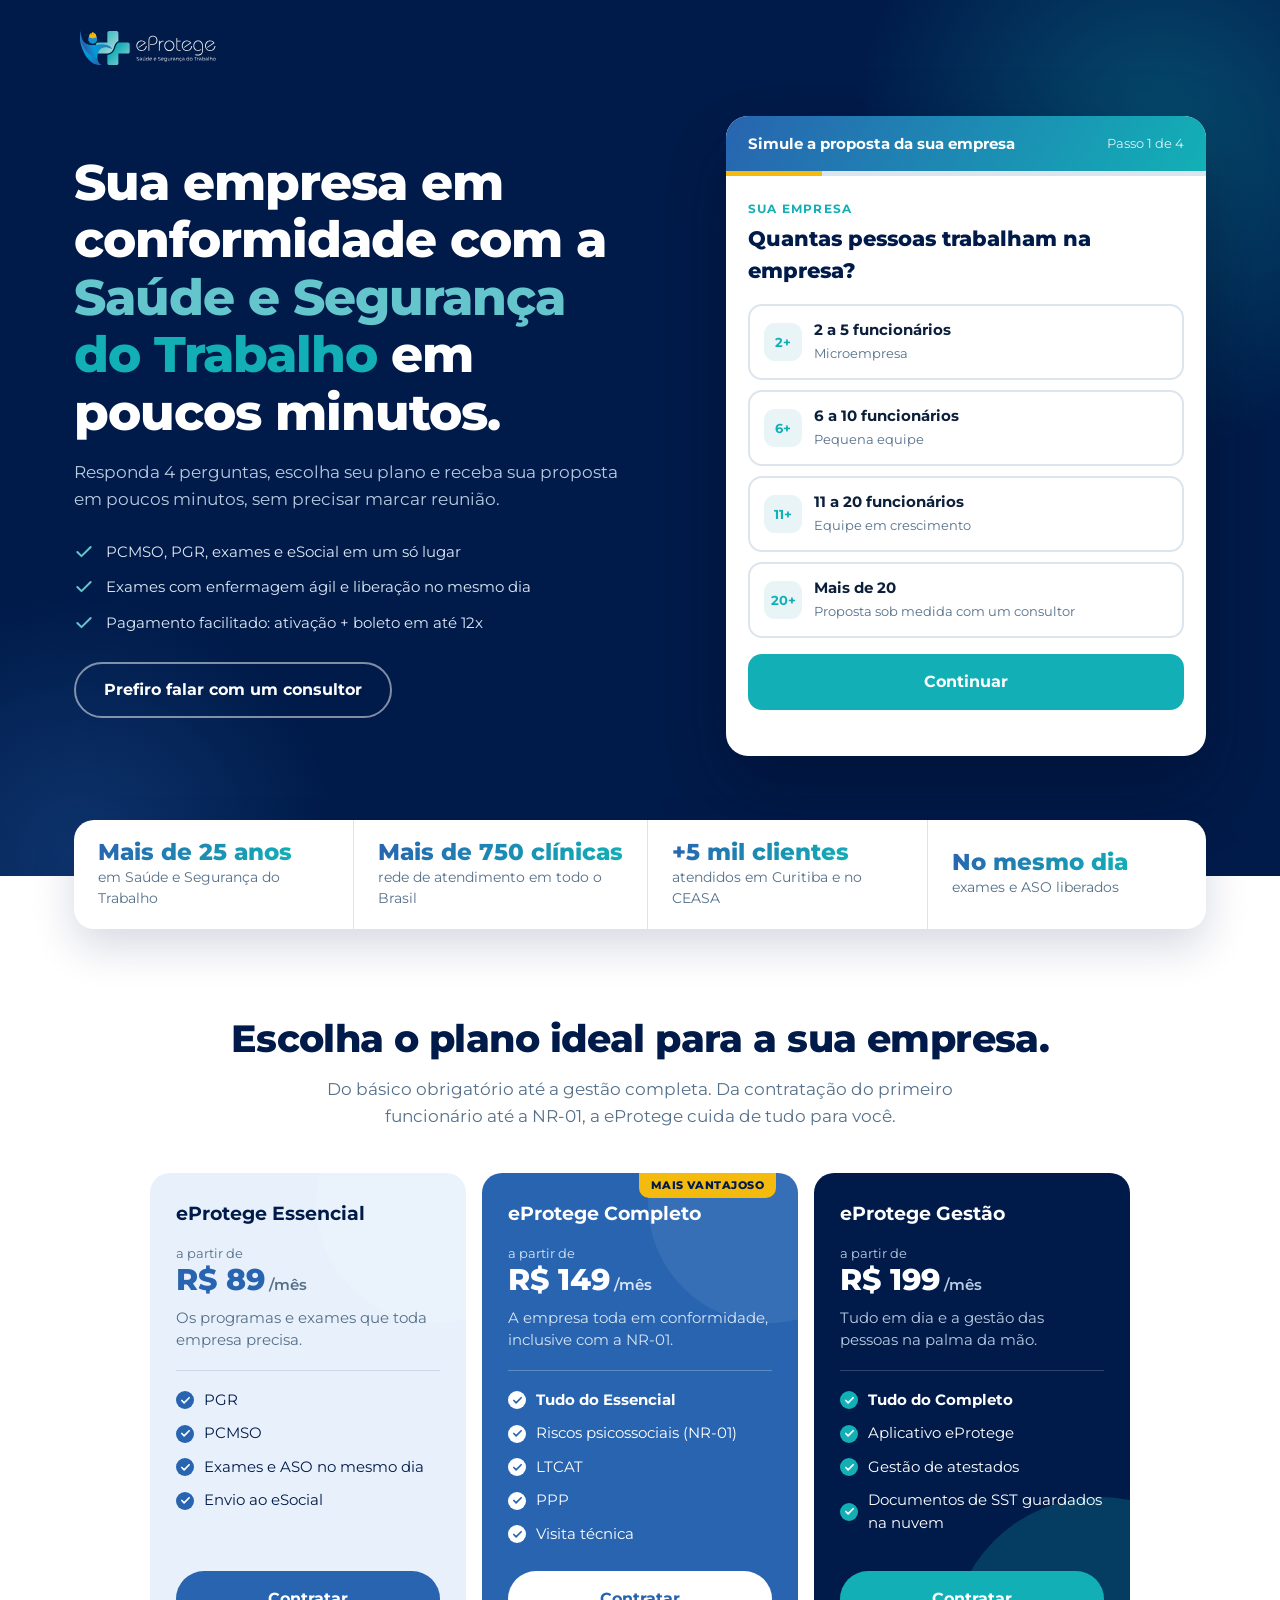
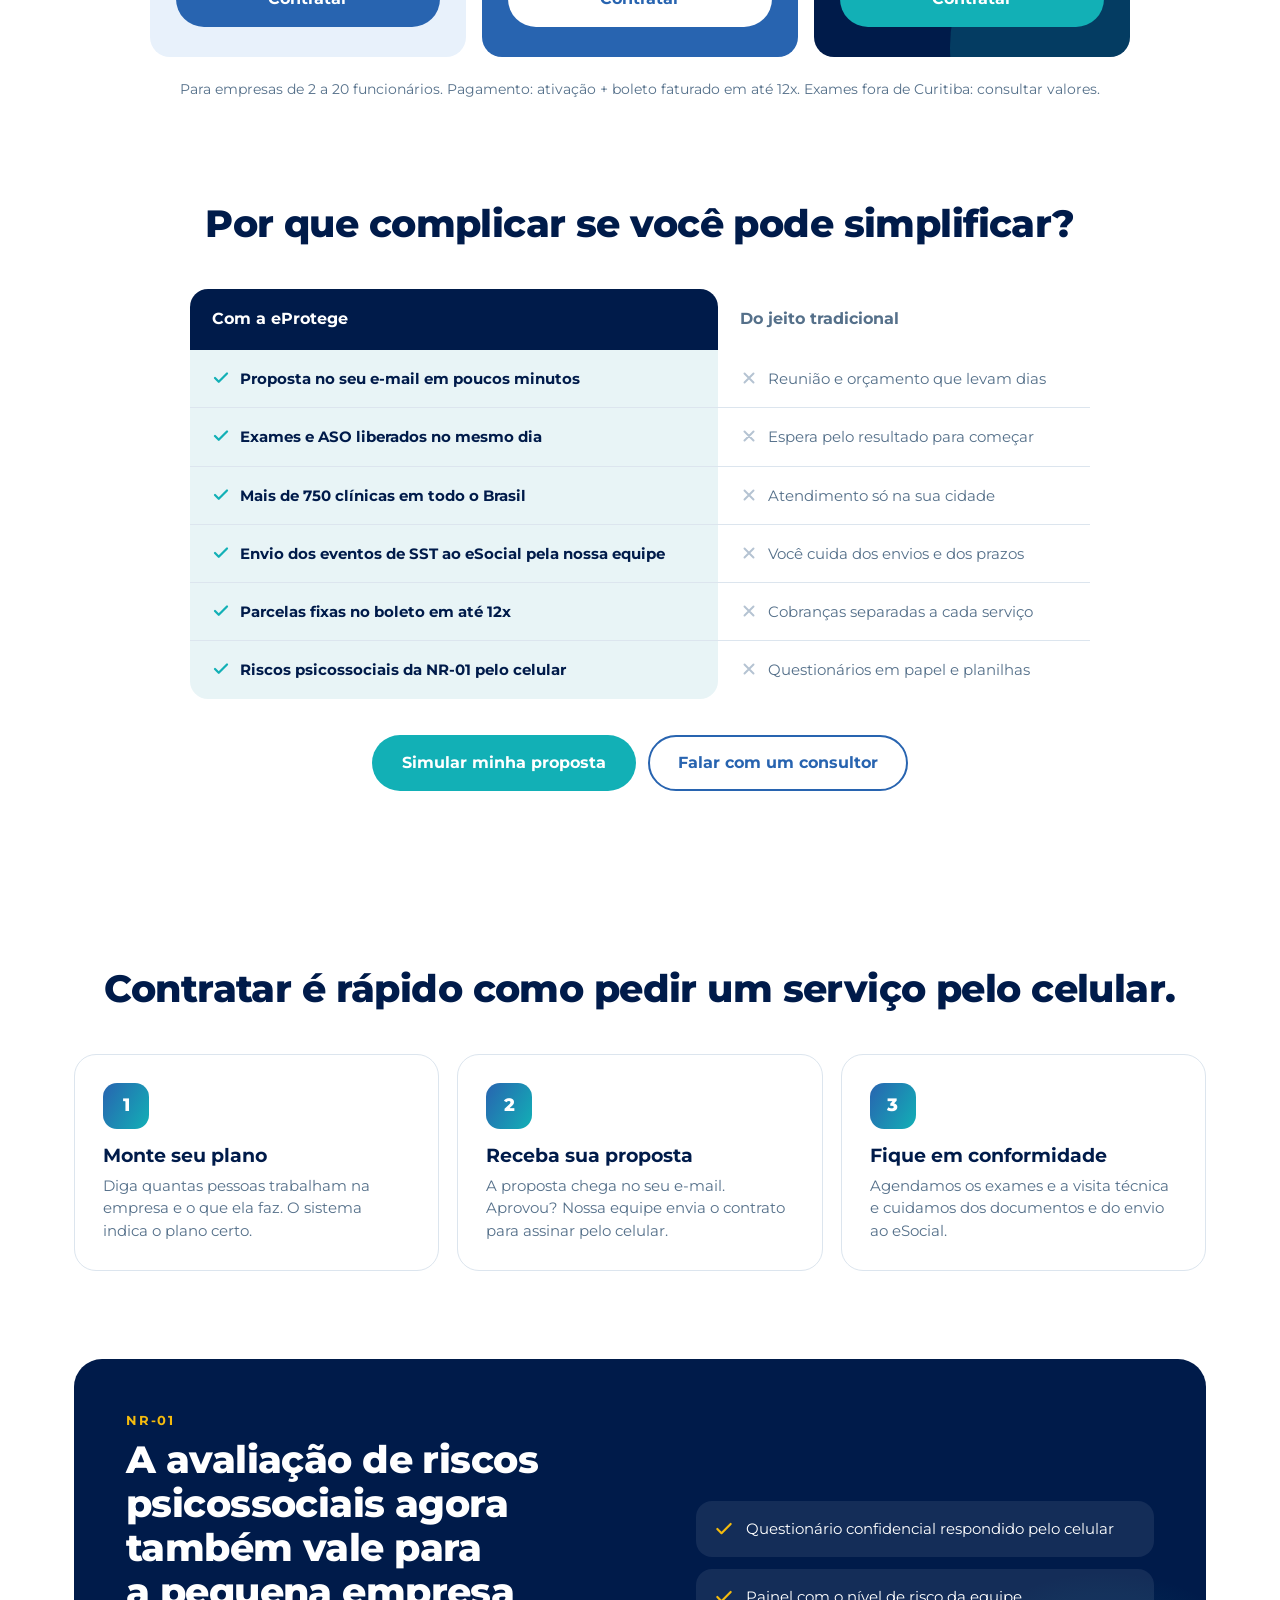
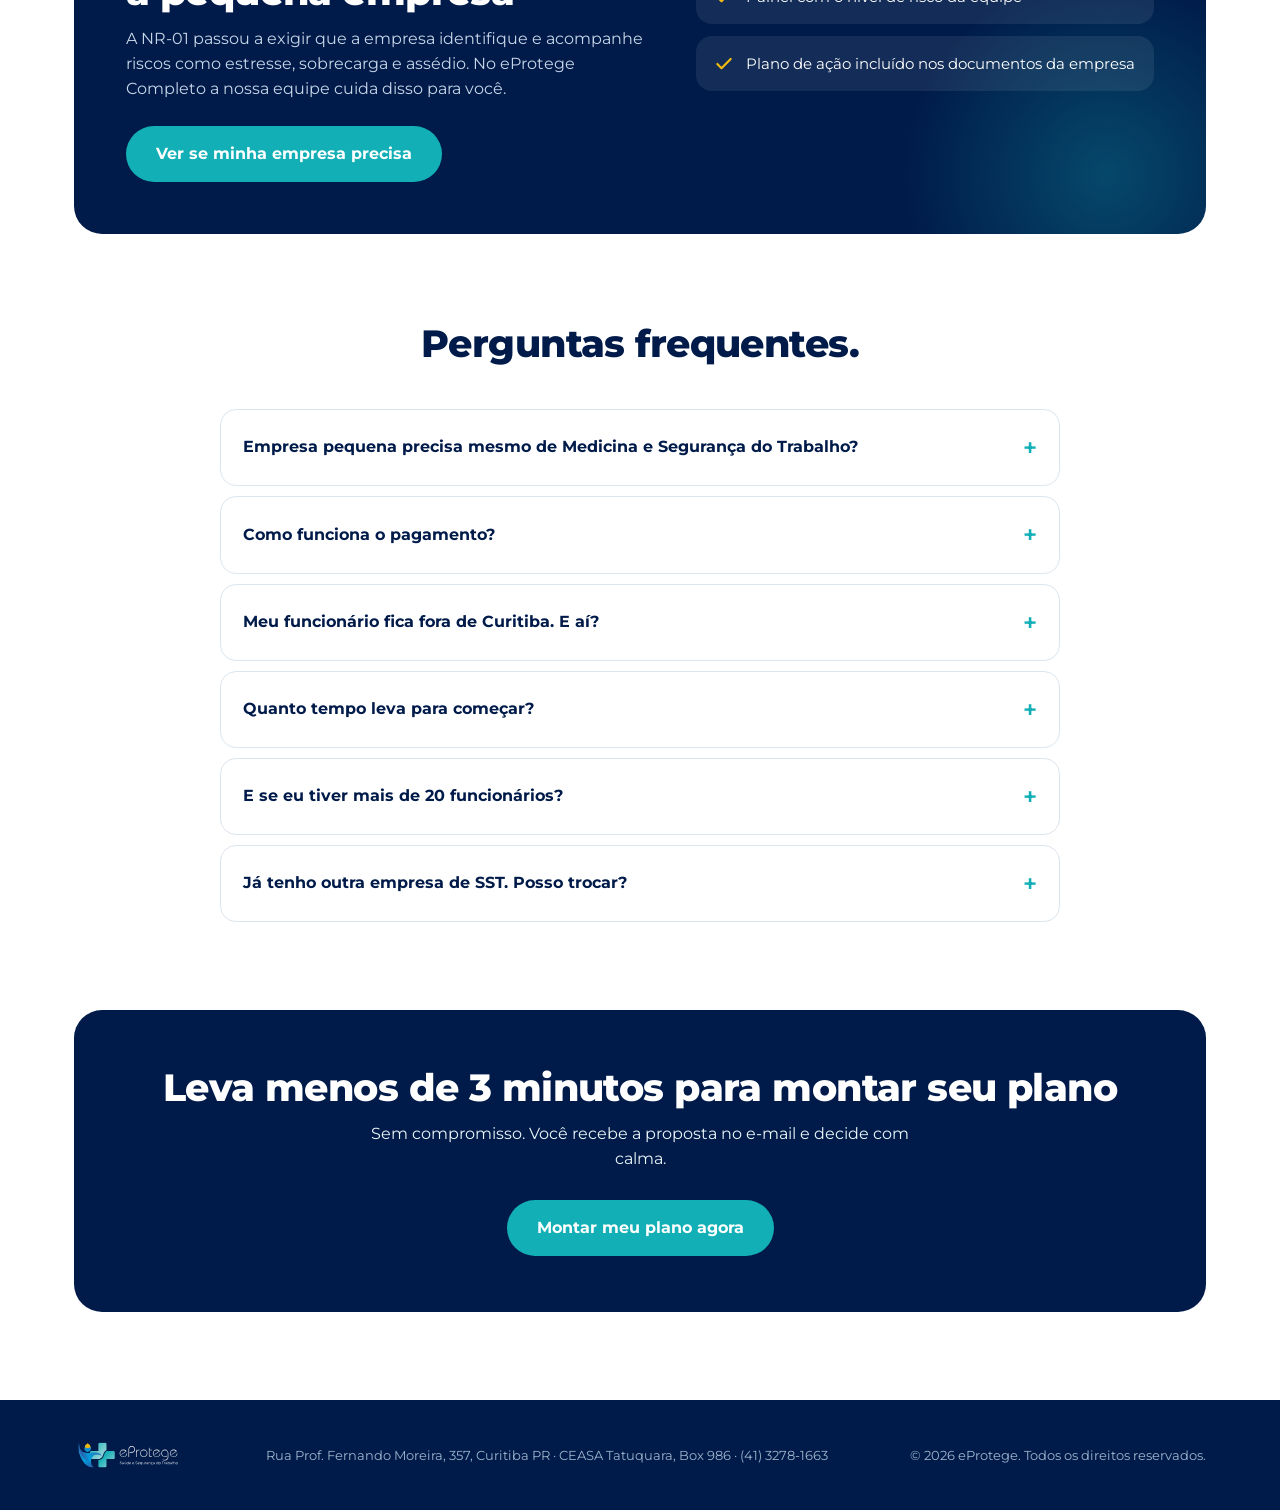
==== commit 228b94ec: "Autovenda: planos em níveis, adicionais e textos de simulação Planos Essencial, Completo (mais vanta" ====
--- a/autovenda/index.html
+++ b/autovenda/index.html
@@ -173,8 +173,20 @@
 .pk{display:flex;gap:12px;align-items:center;width:100%;text-align:left;border:2px solid var(--line);background:#fff;color:var(--fg);border-radius:14px;padding:12px 14px;cursor:pointer;transition:border-color .15s,background .15s}
 .pk:hover{border-color:var(--teal-l)}
 .pk.on{border-color:var(--teal);background:var(--soft)}
-.pk .ck{width:22px;height:22px;border-radius:7px;border:2px solid var(--line);display:grid;place-items:center;flex:none;background:#fff;color:#fff}
-.pk.on .ck{background:var(--teal);border-color:var(--teal)}
+.pk .ck,.ex .ck{width:22px;height:22px;border-radius:50%;border:2px solid var(--line);display:grid;place-items:center;flex:none;background:#fff;color:#fff}
+.pk.on .ck,.ex.on .ck{background:var(--teal);border-color:var(--teal)}
+.ck.sq{border-radius:7px}
+.exs{display:grid;gap:7px;margin-top:14px}
+.ex-h{font-size:12px;font-weight:700;letter-spacing:.06em;text-transform:uppercase;color:var(--teal)}
+.ex{display:flex;gap:10px;align-items:center;width:100%;text-align:left;border:1.5px dashed var(--teal-l);background:#fff;color:var(--fg);border-radius:12px;padding:9px 12px;cursor:pointer;font-size:13.5px}
+.ex.on{border-style:solid;border-color:var(--teal);background:var(--soft)}
+.ex-t{flex:1;min-width:0;font-weight:600;color:var(--navy)}
+.ex-v{font-weight:700;color:var(--blue);white-space:nowrap;font-size:13px}
+.ex-v s{color:var(--muted);font-weight:500;margin-right:4px}
+.soma small{display:block;font-size:12px;margin-top:2px}
+a.btn svg{flex:none}
+.pc .tag{position:absolute;top:0;right:22px;border-radius:0 0 10px 10px;padding:4px 12px}
+.pc li.plus{font-weight:700}
 .pk-t{flex:1;min-width:0}
 .pk-t b{display:flex;flex-wrap:wrap;gap:6px;align-items:center;font-size:15px;color:var(--navy)}
 .pk-t small{color:var(--muted);font-size:12.5px}
@@ -281,7 +293,7 @@
   <div class="container hero-grid">
     <div>
       <h1>Sua empresa em conformidade com a <em>Saúde e Segurança</em> <em class="t">do Trabalho</em> em poucos minutos.</h1>
-      <p class="sub">Responda 4 perguntas, veja o plano certo para o seu negócio e receba sua proposta sem precisar marcar reunião. Simples assim.</p>
+      <p class="sub">Responda 4 perguntas, escolha seu plano e receba sua proposta em poucos minutos, sem precisar marcar reunião.</p>
       <ul class="hero-list">
         <li><svg width="20" height="20" viewBox="0 0 24 24" fill="none" stroke="currentColor" stroke-width="2.4" stroke-linecap="round" stroke-linejoin="round"><path d="M20 6 9 17l-5-5"/></svg>PCMSO, PGR, exames e eSocial em um só lugar</li>
         <li><svg width="20" height="20" viewBox="0 0 24 24" fill="none" stroke="currentColor" stroke-width="2.4" stroke-linecap="round" stroke-linejoin="round"><path d="M20 6 9 17l-5-5"/></svg>Exames com enfermagem ágil e liberação no mesmo dia</li>
@@ -293,7 +305,7 @@
     </div>
 
     <div class="cfg" id="plano" aria-live="polite">
-      <div class="cfg-top"><b>Monte o plano da sua empresa</b><span id="stepLabel">Passo 1 de 4</span></div>
+      <div class="cfg-top"><b>Simule a proposta da sua empresa</b><span id="stepLabel">Passo 1 de 4</span></div>
       <div class="bar"><i id="barFill"></i></div>
       <form class="cfg-body" id="cfg" novalidate>
         <input class="hp" id="website" name="website" tabindex="-1" autocomplete="off" aria-hidden="true">
@@ -316,8 +328,8 @@
 <section id="planos">
   <div class="container">
     <div class="head center">
-      <h2>Escolha os planos que a sua empresa precisa.</h2>
-      <p class="lead">Contrate um ou junte mais de um. Da contratação do primeiro funcionário até a NR-01, a eProtege cuida de tudo para você.</p>
+      <h2>Escolha o plano ideal para a sua empresa.</h2>
+      <p class="lead">Do básico obrigatório até a gestão completa. Da contratação do primeiro funcionário até a NR-01, a eProtege cuida de tudo para você.</p>
     </div>
     <div class="pl" id="planCards"></div>
     <p class="pl-note">Para empresas de 2 a 20 funcionários. Pagamento: ativação + boleto faturado em até 12x. Exames fora de Curitiba: consultar valores.</p>
@@ -333,7 +345,7 @@
       <table class="cmp" id="cmp"></table>
     </div>
     <div class="cmp-cta">
-      <a href="#plano" class="btn" data-go="plano">Montar meu plano</a>
+      <a href="#plano" class="btn" data-go="plano">Simular minha proposta</a>
       <a href="#plano" class="btn out" data-go="consultor">Falar com um consultor</a>
     </div>
   </div>
@@ -359,7 +371,7 @@
       <div style="position:relative;z-index:1">
         <div class="eb">NR-01</div>
         <h2>A avaliação de riscos psicossociais agora também vale para a pequena empresa</h2>
-        <p>A NR-01 passou a exigir que a empresa identifique e acompanhe riscos como estresse, sobrecarga e assédio. Com o eProtege Mente a nossa equipe cuida disso para você.</p>
+        <p>A NR-01 passou a exigir que a empresa identifique e acompanhe riscos como estresse, sobrecarga e assédio. No eProtege Completo a nossa equipe cuida disso para você.</p>
         <a href="#plano" class="btn" data-go="plano">Ver se minha empresa precisa</a>
       </div>
       <ul>
@@ -413,26 +425,31 @@
   gtm: '',
   // Número de parcelas exibido
   parcelas: 12,
-  // Planos (a empresa escolhe um ou mais). precos = valor da PARCELA por tipo de atividade e faixa de funcionários:
-  // a = 2 a 5, b = 6 a 10, c = 11 a 20. null = "Valor na proposta".
-  // ATENÇÃO: valores FICTÍCIOS de exemplo (referência de mercado), trocar pela tabela real antes de ir ao ar.
+  // WhatsApp do comercial com DDI e DDD, só números (ex.: '5541999999999').
+  // Preenchido: os botões "Falar com um consultor" abrem o WhatsApp. Vazio: abrem o formulário de contato.
+  whatsapp: '',
+  // Planos em níveis (a empresa escolhe um). precos = valor da PARCELA por tipo de atividade e faixa de funcionários:
+  // a = 2 a 5, b = 6 a 10, c = 11 a 20. null = "Valor na proposta". destaque = cartão em evidência.
+  // ATENÇÃO: valores FICTÍCIOS de exemplo (referência de mercado), trocar pela tabela real antes de rodar anúncio.
   planos: [
-    { id: 'saude', nome: 'eProtege Saúde', area: 'Medicina do Trabalho', icone: 'saude',
-      desc: 'Exames e saúde ocupacional da sua equipe.',
-      itens: ['PCMSO', 'Exames e ASO no mesmo dia', 'Mais de 750 clínicas no Brasil', 'Envio ao eSocial'],
-      precos: { baixo: { a: 89, b: 129, c: 189 }, alto: { a: 109, b: 159, c: 229 } } },
-    { id: 'seguranca', nome: 'eProtege Segurança', area: 'Segurança do Trabalho', icone: 'hard',
-      desc: 'Os riscos do ambiente de trabalho sob controle.',
-      itens: ['PGR', 'Visita técnica', 'LTCAT e laudos', 'Envio ao eSocial'],
-      precos: { baixo: { a: 79, b: 109, c: 159 }, alto: { a: 109, b: 149, c: 209 } } },
-    { id: 'mente', nome: 'eProtege Mente', area: 'Psicossocial · NR-01', icone: 'brain',
-      desc: 'Riscos psicossociais da NR-01 em dia.',
-      itens: ['Questionário com sigilo', 'Painel de risco da equipe', 'Plano de ação'],
-      precos: { baixo: { a: 49, b: 69, c: 99 }, alto: { a: 49, b: 69, c: 99 } } },
-    { id: 'app', ativo: false, nome: 'eProtege App', area: 'Aplicativo', icone: 'phone',
-      desc: 'A gestão das pessoas na palma da mão.',
-      itens: ['Ponto pelo celular', 'Atestados e EPI', 'Comunicados', 'Canal de denúncias'],
-      precos: { baixo: { a: 39, b: 59, c: 89 }, alto: { a: 39, b: 59, c: 89 } } }
+    { id: 'essencial', nome: 'eProtege Essencial', area: 'O básico obrigatório',
+      desc: 'Os programas e exames que toda empresa precisa.',
+      itens: ['PGR', 'PCMSO', 'Exames e ASO no mesmo dia', 'Envio ao eSocial'],
+      precos: { baixo: { a: 89, b: 129, c: 179 }, alto: { a: 109, b: 159, c: 219 } } },
+    { id: 'completo', nome: 'eProtege Completo', area: 'Tudo o que a lei exige', destaque: 'MAIS VANTAJOSO',
+      desc: 'A empresa toda em conformidade, inclusive com a NR-01.',
+      itens: ['Tudo do Essencial', 'Riscos psicossociais (NR-01)', 'LTCAT', 'PPP', 'Visita técnica'],
+      precos: { baixo: { a: 149, b: 199, c: 279 }, alto: { a: 179, b: 239, c: 329 } } },
+    { id: 'gestao', nome: 'eProtege Gestão', area: 'Conformidade e gestão',
+      desc: 'Tudo em dia e a gestão das pessoas na palma da mão.',
+      itens: ['Tudo do Completo', 'Aplicativo eProtege', 'Gestão de atestados', 'Documentos de SST guardados na nuvem'],
+      precos: { baixo: { a: 199, b: 259, c: 349 }, alto: { a: 229, b: 299, c: 399 } } }
+  ],
+  // Adicionais oferecidos no fim da escolha do plano (valor único, cobrado na ativação). de = preço riscado.
+  adicionais: [
+    { id: 'cipa', nome: 'Treinamento de CIPA (NR-05)', de: 180, por: 99 },
+    { id: 'lideranca', nome: 'Treinamento de liderança', de: 180, por: 99 },
+    { id: 'socorros', nome: 'Treinamento de primeiros socorros', de: 180, por: 99 }
   ]
 };
 /* ===================================== */
@@ -440,9 +457,8 @@
 const FAIXAS=[{id:'a',t:'2 a 5 funcionários',s:'Microempresa',ic:'2+'},{id:'b',t:'6 a 10 funcionários',s:'Pequena equipe',ic:'6+'},{id:'c',t:'11 a 20 funcionários',s:'Equipe em crescimento',ic:'11+'},{id:'d',t:'Mais de 20',s:'Proposta sob medida com um consultor',ic:'20+'}];
 const RISCOS=[{id:'baixo',t:'Escritório, comércio ou serviços',s:'Atendimento, vendas, administrativo',ic:'svg:office'},{id:'alto',t:'Obra, indústria, oficina ou saúde',s:'Máquinas, altura, produtos químicos, pacientes',ic:'svg:hard'}];
 const NEEDS=[{id:'Contratando',t:'Estou em processo de contratação',s:'Preciso do exame admissional',ic:'svg:plus'},{id:'Regularizar',t:'Quero deixar a empresa em dia',s:'Programas, exames e eSocial',ic:'svg:check'},{id:'Notificação',t:'Recebi uma notificação',s:'Fiscalização, eSocial ou sindicato',ic:'svg:alert'},{id:'NR-01',t:'Riscos psicossociais da NR-01',s:'Ouvi falar e não sei por onde começar',ic:'svg:brain'},{id:'Trocar',t:'Quero trocar de empresa de SST',s:'Já tenho, mas não estou satisfeito',ic:'svg:swap'}];
-// planos com ativo: false ficam guardados, mas não aparecem na página
-CONFIG.planos=CONFIG.planos.filter(p=>p.ativo!==false);
 const PL=Object.fromEntries(CONFIG.planos.map(p=>[p.id,p]));
+const AD=Object.fromEntries(CONFIG.adicionais.map(a=>[a.id,a]));
 const ICONS={
   office:'<path d="M3 21h18M5 21V7l7-4 7 4v14M9 21v-6h6v6"/>',
   hard:'<path d="M2 18h20M4 18v-3a8 8 0 0 1 16 0v3M10 8V5h4v3"/>',
@@ -455,15 +471,16 @@
   swap:'<path d="M17 3l4 4-4 4M21 7H9M7 21l-4-4 4-4M3 17h12"/>',
   ok:'<path d="M20 6 9 17l-5-5"/>',
   back:'<path d="m15 18-6-6 6-6"/>',
-  x:'<path d="M18 6 6 18M6 6l12 12"/>'
+  x:'<path d="M18 6 6 18M6 6l12 12"/>',
+  zap:'<path d="M3 21l1.6-4.8A8.5 8.5 0 1 1 7.8 19.4z"/><path d="M9 10c0 3 2 5 5 5l1.2-1.2-2-1-1 .8c-.9-.4-1.6-1.1-2-2l.8-1-1-2z"/>'
 };
 const svg=(n,s=20,w=2.2)=>`<svg width="${s}" height="${s}" viewBox="0 0 24 24" fill="none" stroke="currentColor" stroke-width="${w}" stroke-linecap="round" stroke-linejoin="round" aria-hidden="true">${ICONS[n]}</svg>`;
 const $=id=>document.getElementById(id);
 const esc=t=>String(t??'').replace(/[&<>"]/g,c=>({'&':'&amp;','<':'&lt;','>':'&gt;','"':'&quot;'}[c]));
 const brl=v=>v.toLocaleString('pt-BR',{minimumFractionDigits:v%1?2:0,maximumFractionDigits:2});
 
-// sel = planos marcados; escolheu = a pessoa já mexeu na seleção (a recomendação não sobrescreve)
-const S={step:0,cnpj:'',emp:null,empManual:'',semCnpj:false,faixa:null,risco:null,need:null,sel:[],escolheu:false,modo:null,direto:false,dados:{nome:'',tel:'',email:''},enviando:false};
+// sel = plano escolhido (um só); extras = adicionais; escolheu = a pessoa já mexeu (a recomendação não sobrescreve)
+const S={step:0,cnpj:'',emp:null,empManual:'',semCnpj:false,faixa:null,risco:null,need:null,sel:[],extras:[],escolheu:false,modo:null,direto:false,dados:{nome:'',tel:'',email:''},enviando:false};
 
 /* Campanha, criativo e cliques dos anúncios vêm do link (UTM, gclid, fbclid) */
 const UTM=(()=>{
@@ -484,17 +501,11 @@
   const v=PL[id]?.precos?.[S.risco]?.[S.faixa];
   return typeof v==='number'?v:null;
 }
-// soma das parcelas dos planos marcados; null se algum ainda não tem valor tabelado
-function parcela(){
-  if(!S.sel.length)return null;
-  const v=S.sel.map(parcelaDe);
-  return v.some(n=>n==null)?null:v.reduce((a,b)=>a+b,0);
-}
-function recomendado(){
-  if(S.need==='Contratando')return S.risco==='alto'?['saude','seguranca']:['saude'];
-  if(S.need==='NR-01')return['saude','mente'];
-  return['saude','seguranca','mente'];
-}
+function parcela(){return S.sel.length?parcelaDe(S.sel[0]):null}
+// em contratação e atividade de menor risco: Essencial; nos demais casos: Completo
+const recomendado=()=>[S.need==='Contratando'&&S.risco!=='alto'?'essencial':'completo'];
+const extrasTxt=()=>S.extras.map(id=>AD[id].nome).join(', ');
+const extrasValor=()=>S.extras.reduce((t,id)=>t+AD[id].por,0);
 const precoTxt=()=>{const v=parcela();return v==null?'Valor na proposta':`${CONFIG.parcelas}x de R$ ${brl(v)}`};
 const nomesSel=()=>S.sel.map(id=>PL[id].nome).join(' + ');
 // menor parcela da tabela, para o "a partir de" dos cartões
@@ -538,6 +549,16 @@
 }
 const empresaNome=()=>S.emp?.fantasia||S.emp?.razao||S.empManual.trim();
 
+/* ---------- WhatsApp ---------- */
+function linkZap(){
+  const plano=S.sel.length&&S.faixa?` Montei o ${PL[S.sel[0]].nome} para ${FAIXAS.find(f=>f.id===S.faixa).t.toLowerCase()}.`:'';
+  return `https://wa.me/${CONFIG.whatsapp}?text=${encodeURIComponent('Olá! Vim pelo site e quero falar com um consultor da eProtege.'+plano)}`;
+}
+// com WhatsApp configurado o botão abre a conversa; sem, abre o formulário de contato
+const botaoConsultor=cls=>CONFIG.whatsapp
+  ?`<a class="${cls}" data-zap href="${linkZap()}" target="_blank" rel="noopener">${svg('zap',18,2)}Falar com um consultor no WhatsApp</a>`
+  :`<button type="button" class="${cls}" data-act="modo" data-v="consultor">Prefiro falar com um consultor</button>`;
+
 /* ---------- Telas ---------- */
 const opt=(o,sel,key)=>`<button type="button" class="opt ${sel===o.id?'on':''}" data-k="${key}" data-v="${o.id}"><span class="ic">${o.ic.startsWith('svg:')?svg(o.ic.slice(4)):`<b style="font-size:13px">${o.ic}</b>`}</span><span><b>${o.t}</b><small>${o.s}</small></span></button>`;
 const back=()=>`<button type="button" class="back" data-act="back">${svg('back',16)}Voltar</button>`;
@@ -555,16 +576,20 @@
     if(!S.escolheu)S.sel=recomendado();
     const rec=recomendado(),sob=S.faixa==='d';
     const linha=p=>{const on=S.sel.includes(p.id),v=parcelaDe(p.id);return `<button type="button" class="pk ${on?'on':''}" data-pl="${p.id}" aria-pressed="${on}">
-      <span class="ck">${on?svg('ok',14,3.4):''}</span>
+      <span class="ck">${on?svg('ok',13,3.6):''}</span>
       <span class="pk-t"><b>${esc(p.nome)}${rec.includes(p.id)?' <span class="tag">RECOMENDADO</span>':''}</b><small>${esc(p.area)}</small></span>
       <span class="pk-v">${v==null?'Na proposta':`${CONFIG.parcelas}x R$ ${brl(v)}`}</span></button>`};
-    h=`${back()}<div class="stp">Seus planos</div><div class="q">Marque o que a sua empresa precisa</div>
+    const extra=a=>{const on=S.extras.includes(a.id);return `<button type="button" class="ex ${on?'on':''}" data-ex="${a.id}" aria-pressed="${on}">
+      <span class="ck sq">${on?svg('ok',12,3.6):''}</span><span class="ex-t">${esc(a.nome)}</span>
+      <span class="ex-v"><s>R$ ${brl(a.de)}</s> R$ ${brl(a.por)}</span></button>`};
+    h=`${back()}<div class="stp">Seu plano</div><div class="q">Escolha o plano da sua empresa</div>
       <p class="terms" style="margin:-8px 0 12px">${esc(FAIXAS.find(f=>f.id===S.faixa).t)} · ${S.risco==='alto'?'atividade de maior risco':'atividade de menor risco'}. Já deixamos marcado o que recomendamos.</p>
       <div class="pks">${CONFIG.planos.map(linha).join('')}</div>
-      <div class="soma"><span>${S.sel.length?`${S.sel.length} plano${S.sel.length>1?'s':''}`:'Nenhum plano marcado'}</span><b>${S.sel.length?esc(precoTxt()):''}</b></div>
+      <div class="exs"><span class="ex-h">Quer incluir? Preço especial na contratação</span>${CONFIG.adicionais.map(extra).join('')}</div>
+      <div class="soma"><span>${S.sel.length?esc(PL[S.sel[0]].nome):'Nenhum plano escolhido'}${S.extras.length?`<small>+ ${S.extras.length} ${S.extras.length>1?'adicionais':'adicional'}: R$ ${brl(extrasValor())} na ativação</small>`:''}</span><b>${S.sel.length?esc(precoTxt()):''}</b></div>
       ${sob?`<p class="terms">Para mais de 20 funcionários um consultor monta uma proposta sob medida.</p>`:''}
       <button type="button" class="btn" data-act="modo" data-v="contratar">Receber minha proposta</button><p class="hint" id="hint"></p>
-      <button type="button" class="btn out" data-act="modo" data-v="consultor">Prefiro falar com um consultor</button>
+      ${botaoConsultor('btn out')}
       <p class="terms" style="text-align:center">Pagamento: ativação + boleto em até ${CONFIG.parcelas}x</p>`;
   }
   if(S.step===4){
@@ -579,7 +604,7 @@
       else if(e?.razao)emp+=`<div class="found"><span class="tag">ENCONTRAMOS</span><b>${esc(e.fantasia||e.razao)}</b><span>${esc([e.cidade,e.uf].filter(Boolean).join(', '))}${e.cnaeDesc?' · '+esc(e.cnaeDesc):''}</span></div>`;
       emp+=`<button type="button" class="link" data-act="semcnpj" style="margin:-4px 0 14px">Não tenho o CNPJ em mãos</button>`;
     }
-    const recap=S.sel.length&&S.faixa?`<div class="recap"><b>${esc(nomesSel())}</b> · ${esc(FAIXAS.find(f=>f.id===S.faixa).t)} · ${esc(precoTxt())}</div>`:'';
+    const recap=S.sel.length&&S.faixa?`<div class="recap"><b>${esc(nomesSel())}</b> · ${esc(FAIXAS.find(f=>f.id===S.faixa).t)} · ${esc(precoTxt())}${S.extras.length?`<br>+ ${esc(extrasTxt())}`:''}</div>`:'';
     h=`${S.direto?'':back()}<div class="stp">${contratar?'Proposta':'Falar com consultor'}</div><div class="q">${contratar?'Para quem enviamos a proposta?':'Como o consultor fala com você?'}</div>
       ${recap}
       ${field('nome','Seu nome','text',d.nome,'Informe seu nome','autocomplete="name"')}
@@ -622,7 +647,10 @@
 function focarFim(id){const i=$(id);if(i){i.focus();i.setSelectionRange(i.value.length,i.value.length)}}
 view.addEventListener('click',e=>{
   const pl=e.target.closest('[data-pl]');
-  if(pl){const id=pl.dataset.pl;S.escolheu=true;S.sel=S.sel.includes(id)?S.sel.filter(x=>x!==id):CONFIG.planos.map(p=>p.id).filter(x=>x===id||S.sel.includes(x));render();return}
+  if(pl){S.escolheu=true;S.sel=[pl.dataset.pl];render();return}
+  const ex=e.target.closest('[data-ex]');
+  if(ex){const id=ex.dataset.ex;S.extras=S.extras.includes(id)?S.extras.filter(x=>x!==id):CONFIG.adicionais.map(a=>a.id).filter(x=>x===id||S.extras.includes(x));track('autovenda_adicional',{adicional:id});render();return}
+  if(e.target.closest('[data-zap]')){track('autovenda_whatsapp',{onde:'configurador'});return}
   const b=e.target.closest('[data-k],[data-act]');if(!b||b.disabled)return;
   if(b.dataset.k){
     S[b.dataset.k]=b.dataset.v;render();
@@ -636,7 +664,7 @@
   if(a==='next'){avancar();return}
   if(a==='back')S.step--;
   if(a==='modo'){
-    if(b.dataset.v==='contratar'&&!S.sel.length){$('hint').textContent='Marque pelo menos um plano.';return}
+    if(b.dataset.v==='contratar'&&!S.sel.length){$('hint').textContent='Escolha um plano.';return}
     S.modo=b.dataset.v;S.step=4;track('autovenda_checkout',{modo:S.modo,planos:S.sel.join('+')})}
   if(a==='montar'){S.direto=false;S.modo=null;S.step=0}
   render();
@@ -685,17 +713,17 @@
   const tipo=S.modo==='contratar'?'Quer proposta':'Falar com consultor';
   const atividade=S.risco==='alto'?'Maior risco (obra, indústria, oficina, saúde)':S.risco==='baixo'?'Menor risco (escritório, comércio, serviços)':'';
   const momento=NEEDS.find(n=>n.id===S.need)?.t||'';
-  const interesse=['Autovenda',tipo,planos,faixa,atividade,momento&&'Momento: '+momento,planos&&precoTxt()].filter(Boolean).join(' | ');
+  const interesse=['Autovenda',tipo,planos,faixa,atividade,momento&&'Momento: '+momento,planos&&precoTxt(),S.extras.length&&'Adicionais: '+extrasTxt()].filter(Boolean).join(' | ');
   const campos={
     'Tipo':tipo,'Nome':S.dados.nome.trim(),'Telefone':S.dados.tel,'E-mail':S.dados.email.trim(),
     'Empresa':empresaNome(),'Razão social':e.razao||'','CNPJ':S.semCnpj?'':S.cnpj,'Cidade':[e.cidade,e.uf].filter(Boolean).join('/'),
     'CNAE':e.cnae?`${e.cnae} ${e.cnaeDesc}`:'','Situação CNPJ':e.situacao||'',
-    'Funcionários':faixa,'Atividade':atividade,'Momento':momento,'Plano':planos,'Parcela exibida':planos?precoTxt():'',
+    'Funcionários':faixa,'Atividade':atividade,'Momento':momento,'Plano':planos,'Parcela exibida':planos?precoTxt():'','Adicionais':S.extras.map(id=>`${AD[id].nome} (R$ ${brl(AD[id].por)})`).join(', '),
     'Campanha':UTM.utm_campaign||'','Criativo':UTM.utm_content||UTM.utm_term||'','Origem':UTM.utm_source||'','Mídia':UTM.utm_medium||'',
     'gclid':UTM.gclid||'','fbclid':UTM.fbclid||'','Página':location.href
   };
   // proposta automática só quando o cliente montou o plano e pediu a proposta (uma linha por plano no slide)
-  const proposta=planos&&S.modo==='contratar'?{plano:planos,itens:S.sel.map(id=>`${PL[id].nome}: ${PL[id].itens.slice(0,3).join(', ').replace(/ \([^)]*\)/g,'')}`),
+  const proposta=planos&&S.modo==='contratar'?{plano:planos,itens:PL[S.sel[0]].itens.concat(S.extras.map(id=>`Adicional: ${AD[id].nome} (R$ ${brl(AD[id].por)} na ativação)`)),
     parcela:parcela(),parcelas:CONFIG.parcelas,funcionarios:faixa,empresa:campos['Empresa'],cnpj:campos['CNPJ'],sobMedida:S.faixa==='d',
     planos:S.sel,vidas:{a:5,b:10,c:20}[S.faixa]||null,setor:e.cnaeDesc||atividade,momento}:null;
   const payload={campos,proposta,website:$('website').value,crm:{nome:campos['Nome'],email:campos['E-mail'],telefone:campos['Telefone'],empresa:campos['Empresa'],interesse,pagina:location.href,origem:UTM.utm_source||'',midia:UTM.utm_medium||'',campanha:UTM.utm_campaign||'',criativo:campos['Criativo']}};
@@ -704,20 +732,20 @@
 }
 
 /* ---------- Cartões de planos ---------- */
-$('planCards').innerHTML=CONFIG.planos.map(p=>{const v=aPartir(p.id);return `<div class="pc">
+$('planCards').innerHTML=CONFIG.planos.map(p=>{const v=aPartir(p.id);return `<div class="pc">${p.destaque?`<span class="tag">${esc(p.destaque)}</span>`:''}
   <h3>${esc(p.nome)}</h3>
   <div class="val">${v==null?'<b class="ask">Valor na proposta</b>':`<small>a partir de</small><b>R$ ${brl(v)}<span>/mês</span></b>`}</div>
   <p class="for">${esc(p.desc)}</p>
-  <ul>${p.itens.map(i=>`<li><span class="chk">${svg('ok',11,3.6)}</span>${esc(i)}</li>`).join('')}</ul>
+  <ul>${p.itens.map(i=>`<li${/^Tudo do/.test(i)?' class="plus"':''}><span class="chk">${svg('ok',11,3.6)}</span>${esc(i)}</li>`).join('')}</ul>
   <a href="#plano" class="btn" data-go="plano:${p.id}">Contratar</a></div>`}).join('');
 
 /* ---------- Botões da página que abrem o configurador ---------- */
 document.querySelectorAll('[data-go]').forEach(a=>a.addEventListener('click',ev=>{
   ev.preventDefault();
   const go=a.dataset.go;
-  if(go==='consultor'){S.modo='consultor';S.direto=true;S.step=4}
+  if(go==='consultor'){if(CONFIG.whatsapp){track('autovenda_whatsapp',{onde:'pagina'});window.open(linkZap(),'_blank','noopener');return}S.modo='consultor';S.direto=true;S.step=4}
   else{
-    if(go.startsWith('plano:')){const id=go.slice(6);S.escolheu=true;if(!S.sel.includes(id))S.sel=CONFIG.planos.map(p=>p.id).filter(x=>x===id||S.sel.includes(x))}
+    if(go.startsWith('plano:')){S.escolheu=true;S.sel=[go.slice(6)]}
     if(S.direto||S.step>=4){S.direto=false;S.modo=null;S.step=S.faixa&&S.risco&&S.need?3:0}
   }
   render();
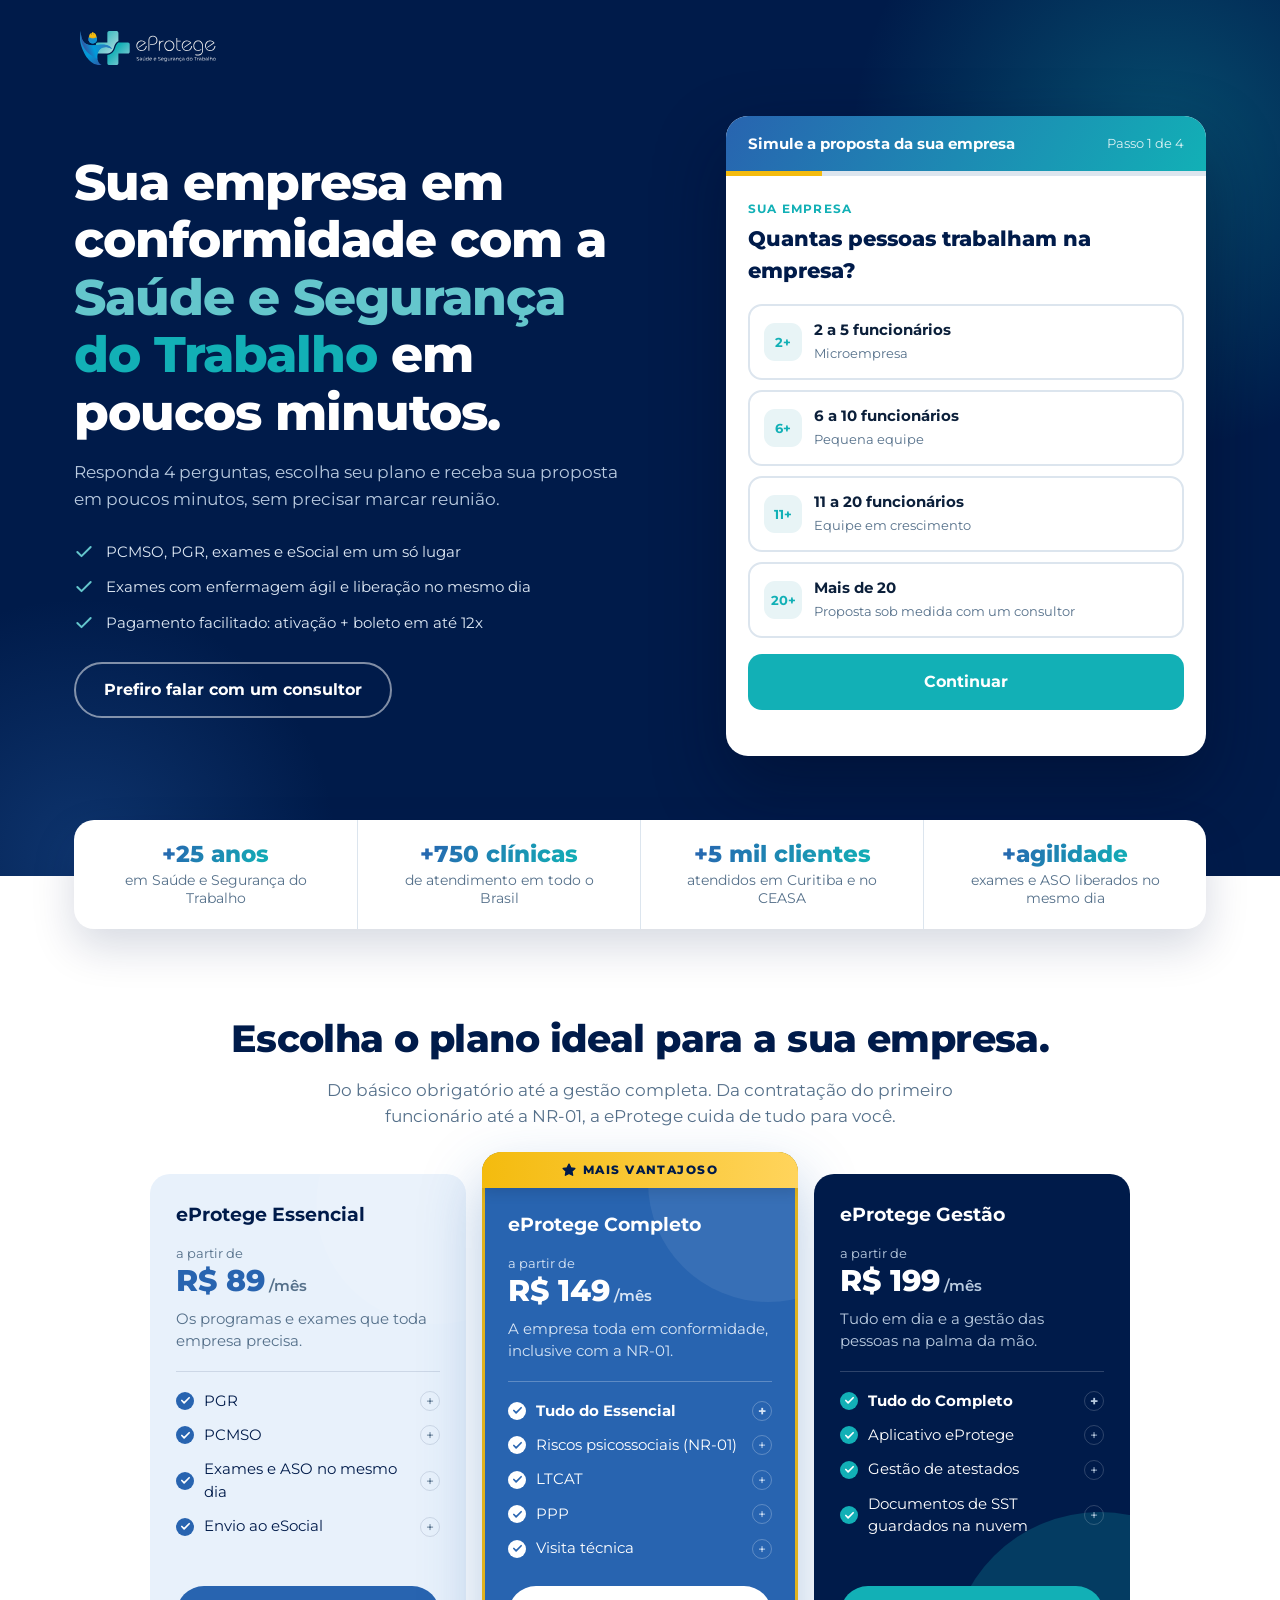
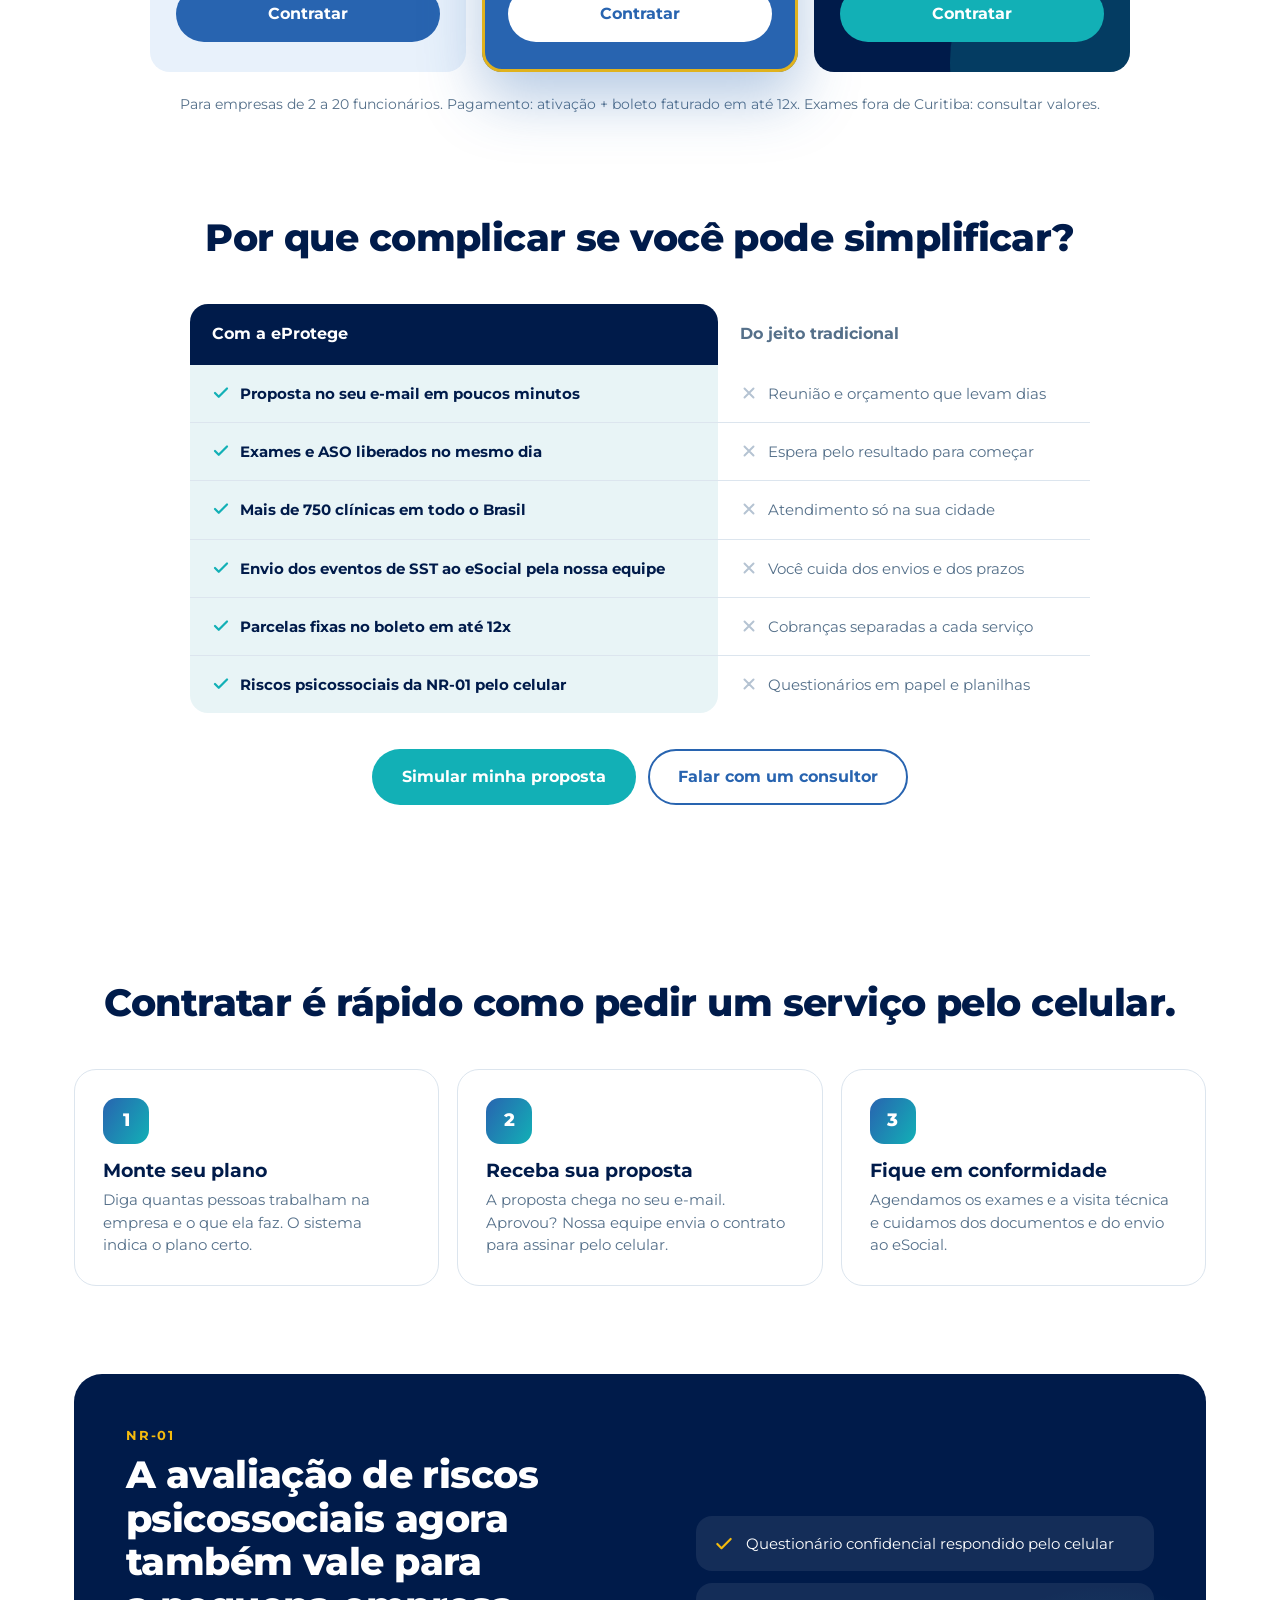
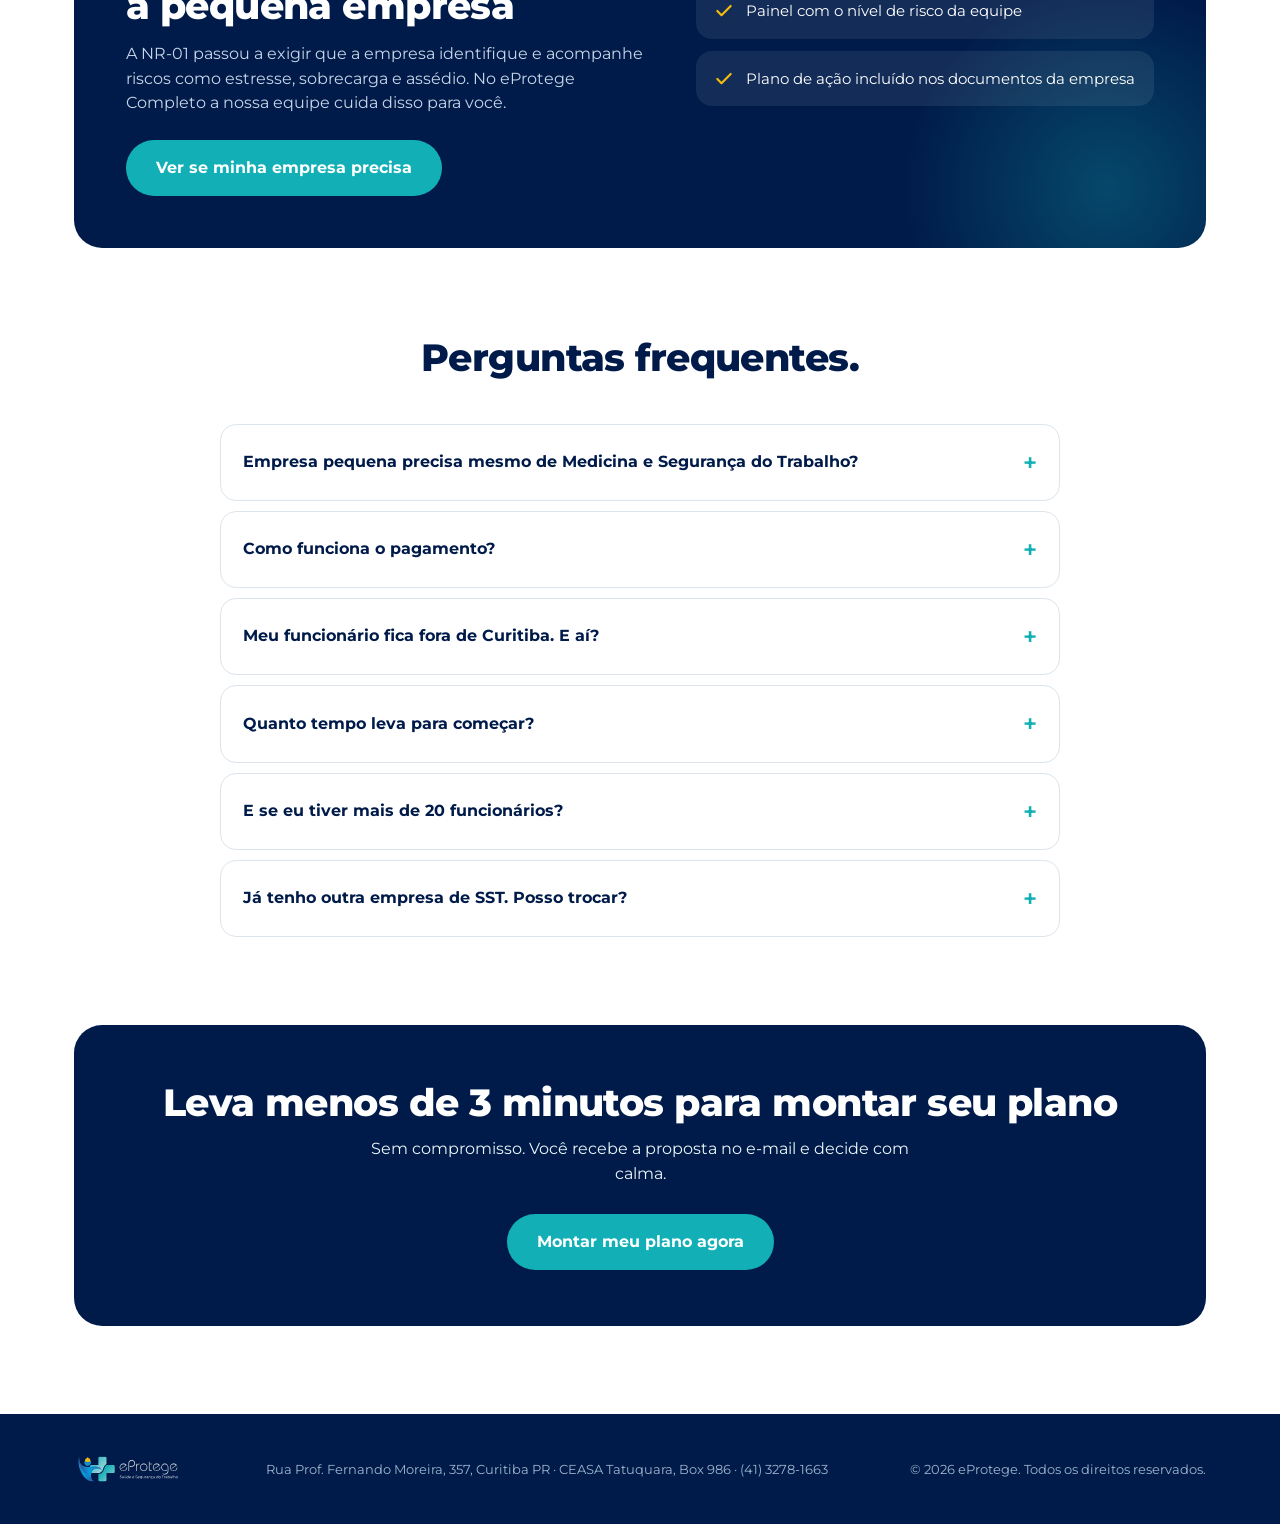
==== commit 1e72921a: "Autovenda: explicação dos itens, destaque do plano e números alinhados Cada item do plano abre uma e" ====
--- a/autovenda/index.html
+++ b/autovenda/index.html
@@ -63,10 +63,10 @@
 /* Números na divisa da dobra */
 .proof-strip{position:relative;z-index:3;margin-top:-56px}
 .proof{display:grid;grid-template-columns:repeat(4,1fr);background:#fff;border-radius:20px;box-shadow:0 18px 44px rgba(0,27,74,.16);overflow:hidden}
-.proof div{padding:20px 24px;display:grid;gap:2px;align-content:center;min-height:108px}
+.proof div{padding:22px 26px;display:grid;gap:4px;align-content:start;justify-items:center;text-align:center}
 .proof div+div{border-left:1px solid var(--line)}
 .proof b{font-size:23px;font-weight:800;line-height:1.1;background:var(--grad);-webkit-background-clip:text;background-clip:text;color:transparent;width:max-content}
-.proof small{color:var(--muted);font-size:13.5px}
+.proof small{color:var(--muted);font-size:13.5px;line-height:1.35;max-width:22ch}
 
 /* Configurador */
 .cfg{background:#fff;color:var(--fg);border-radius:22px;box-shadow:0 30px 70px rgba(0,10,40,.45);overflow:hidden;scroll-margin-top:16px}
@@ -185,7 +185,9 @@
 .ex-v s{color:var(--muted);font-weight:500;margin-right:4px}
 .soma small{display:block;font-size:12px;margin-top:2px}
 a.btn svg{flex:none}
-.pc .tag{position:absolute;top:0;right:22px;border-radius:0 0 10px 10px;padding:4px 12px}
+.pc .tag{position:absolute;top:0;left:0;right:0;width:auto;border-radius:0;padding:9px 12px;display:flex;justify-content:center;align-items:center;gap:7px;font-size:12px;letter-spacing:.12em;background:linear-gradient(90deg,#F4BB0E,#FFD45C);color:var(--navy);box-shadow:0 4px 14px rgba(0,0,0,.12)}
+.pc .tag svg{flex:none}
+.pc.star{padding-top:62px;margin-top:-22px;box-shadow:0 26px 60px rgba(40,100,176,.35);outline:3px solid rgba(244,187,14,.9);outline-offset:-3px}
 .pc li.plus{font-weight:700}
 .pk-t{flex:1;min-width:0}
 .pk-t b{display:flex;flex-wrap:wrap;gap:6px;align-items:center;font-size:15px;color:var(--navy)}
@@ -207,8 +209,15 @@
 .pc .val b.ask{font-size:23px}
 .pc .val b span{font-size:15px;font-weight:600;color:var(--sub);margin-left:4px}
 .pc .for{color:var(--sub);font-size:14.5px;margin:6px 0 0;padding-bottom:18px;border-bottom:1px solid var(--div);min-height:3.6em}
-.pc ul{list-style:none;padding:0;margin:18px 0 26px;display:grid;gap:11px;font-size:14.5px;flex:1;align-content:start}
-.pc li{display:flex;gap:10px;align-items:center}
+.pc ul{list-style:none;padding:0;margin:18px 0 26px;display:grid;gap:12px;font-size:14.5px;flex:1;align-content:start}
+.pc li{display:flex;gap:10px;align-items:center;flex-wrap:wrap}
+.pc .it{all:unset;box-sizing:border-box;display:flex;gap:10px;align-items:center;width:100%;cursor:pointer;color:inherit;font:inherit}
+.pc .it:focus-visible{outline:2px solid var(--yellow);outline-offset:3px;border-radius:6px}
+.pc .it-n{flex:1}
+.pc .mais{width:20px;height:20px;border-radius:50%;border:1.5px solid var(--div);display:grid;place-items:center;font-size:14px;line-height:1;color:var(--sub);flex:none;transition:transform .2s}
+.pc .it:hover .mais{border-color:var(--sub)}
+.pc .it[aria-expanded="true"] .mais{transform:rotate(45deg)}
+.pc .it-x{margin:6px 0 2px 28px;font-size:13px;line-height:1.45;color:var(--sub);flex-basis:100%}
 .pc li .chk{width:18px;height:18px;border-radius:50%;background:var(--chk);color:var(--chk-fg);display:grid;place-items:center;flex:none}
 .pc .btn{width:100%;background:var(--blue);color:#fff}
 .pc:nth-child(2) .btn{background:#fff;color:var(--blue)}
@@ -317,10 +326,10 @@
 
 <div class="container proof-strip">
   <div class="proof">
-    <div><b>Mais de 25 anos</b><small>em Saúde e Segurança do Trabalho</small></div>
-    <div><b>Mais de 750 clínicas</b><small>rede de atendimento em todo o Brasil</small></div>
+    <div><b>+25 anos</b><small>em Saúde e Segurança do Trabalho</small></div>
+    <div><b>+750 clínicas</b><small>de atendimento em todo o Brasil</small></div>
     <div><b>+5 mil clientes</b><small>atendidos em Curitiba e no CEASA</small></div>
-    <div><b>No mesmo dia</b><small>exames e ASO liberados</small></div>
+    <div><b>+agilidade</b><small>exames e ASO liberados no mesmo dia</small></div>
   </div>
 </div>
 
@@ -445,6 +454,22 @@
       itens: ['Tudo do Completo', 'Aplicativo eProtege', 'Gestão de atestados', 'Documentos de SST guardados na nuvem'],
       precos: { baixo: { a: 199, b: 259, c: 349 }, alto: { a: 229, b: 299, c: 399 } } }
   ],
+  // Explicação curta de cada item, que abre ao clicar no item do cartão do plano
+  explica: {
+    'PGR': 'Programa de Gerenciamento de Riscos. Identifica, avalia e controla os riscos do ambiente de trabalho.',
+    'PCMSO': 'Programa de Controle Médico de Saúde Ocupacional. Define quais exames cada função precisa e quando fazer.',
+    'Exames e ASO no mesmo dia': 'Admissional, periódico, demissional, retorno ao trabalho e mudança de função, com o atestado (ASO) liberado no mesmo dia.',
+    'Envio ao eSocial': 'Nossa equipe envia ao eSocial os eventos de saúde e segurança (S-2220 e S-2240) dentro do prazo.',
+    'Tudo do Essencial': 'PGR, PCMSO, exames e ASO no mesmo dia e envio ao eSocial.',
+    'Riscos psicossociais (NR-01)': 'Questionário confidencial pelo celular, painel com o nível de risco da equipe e plano de ação, como a NR-01 exige.',
+    'LTCAT': 'Laudo Técnico das Condições Ambientais do Trabalho. Mostra se há exposição a agentes nocivos, base para a aposentadoria especial.',
+    'PPP': 'Perfil Profissiográfico Previdenciário. O histórico de cada trabalhador exigido pelo INSS, em formato digital.',
+    'Visita técnica': 'Um técnico de segurança vai até a sua empresa para levantar os riscos e orientar a equipe.',
+    'Tudo do Completo': 'Tudo do Essencial mais riscos psicossociais (NR-01), LTCAT, PPP e visita técnica.',
+    'Aplicativo eProtege': 'Ponto, comunicados, EPI e canal de denúncias no celular de cada colaborador.',
+    'Gestão de atestados': 'O colaborador envia o atestado pelo aplicativo e o RH acompanha tudo, sem papel perdido.',
+    'Documentos de SST guardados na nuvem': 'PGR, PCMSO, ASOs e laudos guardados em um só lugar, sempre à mão para uma fiscalização.'
+  },
   // Adicionais oferecidos no fim da escolha do plano (valor único, cobrado na ativação). de = preço riscado.
   adicionais: [
     { id: 'cipa', nome: 'Treinamento de CIPA (NR-05)', de: 180, por: 99 },
@@ -472,6 +497,7 @@
   ok:'<path d="M20 6 9 17l-5-5"/>',
   back:'<path d="m15 18-6-6 6-6"/>',
   x:'<path d="M18 6 6 18M6 6l12 12"/>',
+  star:'<path d="m12 2 3.1 6.3 6.9 1-5 4.9 1.2 6.8L12 17.8 5.8 21l1.2-6.8-5-4.9 6.9-1z" fill="currentColor"/>',
   zap:'<path d="M3 21l1.6-4.8A8.5 8.5 0 1 1 7.8 19.4z"/><path d="M9 10c0 3 2 5 5 5l1.2-1.2-2-1-1 .8c-.9-.4-1.6-1.1-2-2l.8-1-1-2z"/>'
 };
 const svg=(n,s=20,w=2.2)=>`<svg width="${s}" height="${s}" viewBox="0 0 24 24" fill="none" stroke="currentColor" stroke-width="${w}" stroke-linecap="round" stroke-linejoin="round" aria-hidden="true">${ICONS[n]}</svg>`;
@@ -732,12 +758,20 @@
 }
 
 /* ---------- Cartões de planos ---------- */
-$('planCards').innerHTML=CONFIG.planos.map(p=>{const v=aPartir(p.id);return `<div class="pc">${p.destaque?`<span class="tag">${esc(p.destaque)}</span>`:''}
+$('planCards').innerHTML=CONFIG.planos.map(p=>{const v=aPartir(p.id);return `<div class="pc${p.destaque?' star':''}">${p.destaque?`<span class="tag">${svg('star',14,2.4)}${esc(p.destaque)}</span>`:''}
   <h3>${esc(p.nome)}</h3>
   <div class="val">${v==null?'<b class="ask">Valor na proposta</b>':`<small>a partir de</small><b>R$ ${brl(v)}<span>/mês</span></b>`}</div>
   <p class="for">${esc(p.desc)}</p>
-  <ul>${p.itens.map(i=>`<li${/^Tudo do/.test(i)?' class="plus"':''}><span class="chk">${svg('ok',11,3.6)}</span>${esc(i)}</li>`).join('')}</ul>
+  <ul>${p.itens.map(i=>`<li${/^Tudo do/.test(i)?' class="plus"':''}>${CONFIG.explica[i]?`<button type="button" class="it" aria-expanded="false"><span class="chk">${svg('ok',11,3.6)}</span><span class="it-n">${esc(i)}</span><span class="mais" aria-hidden="true">+</span></button><p class="it-x" hidden>${esc(CONFIG.explica[i])}</p>`:`<span class="chk">${svg('ok',11,3.6)}</span>${esc(i)}`}</li>`).join('')}</ul>
   <a href="#plano" class="btn" data-go="plano:${p.id}">Contratar</a></div>`}).join('');
+
+// clicar no item do plano abre (ou fecha) a explicação
+$('planCards').addEventListener('click',e=>{
+  const b=e.target.closest('.it');if(!b)return;
+  const aberto=b.getAttribute('aria-expanded')==='true';
+  b.setAttribute('aria-expanded',String(!aberto));b.nextElementSibling.hidden=aberto;
+  if(!aberto)track('autovenda_item',{item:b.querySelector('.it-n').textContent});
+});
 
 /* ---------- Botões da página que abrem o configurador ---------- */
 document.querySelectorAll('[data-go]').forEach(a=>a.addEventListener('click',ev=>{
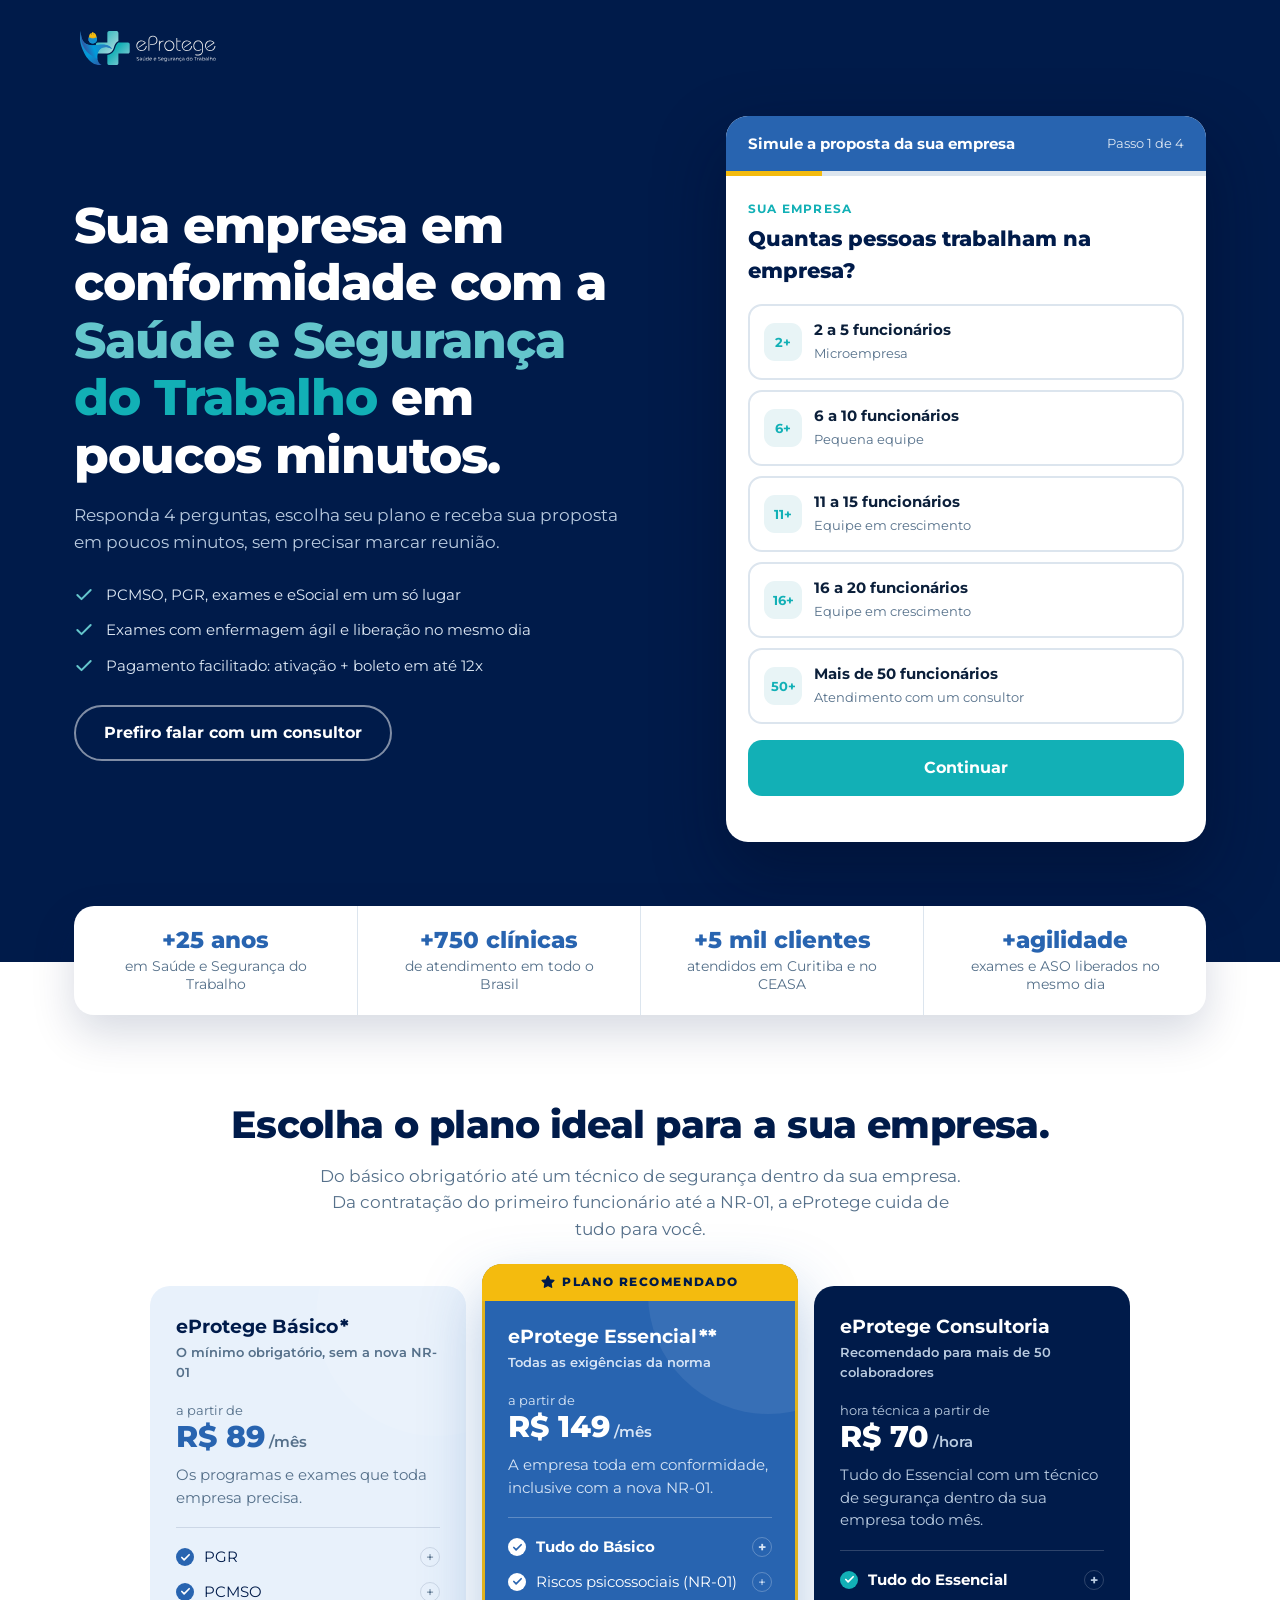
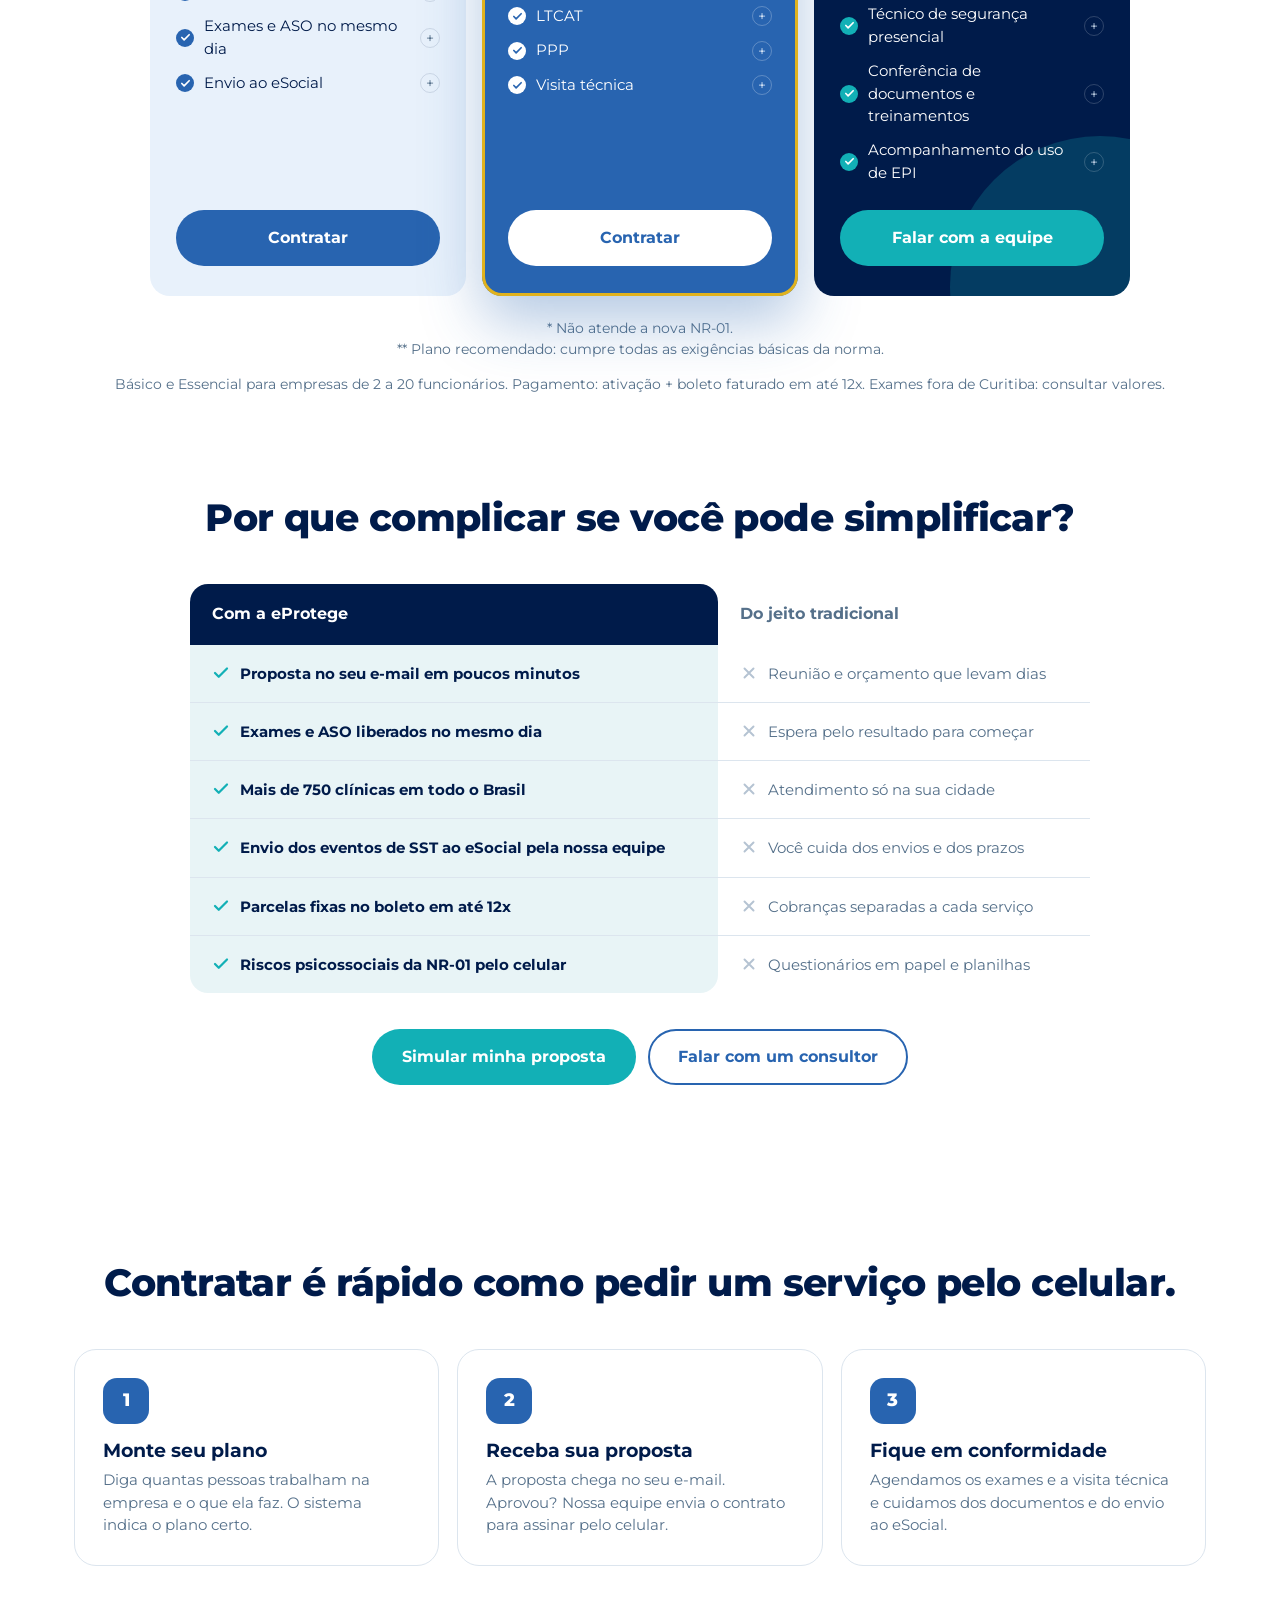
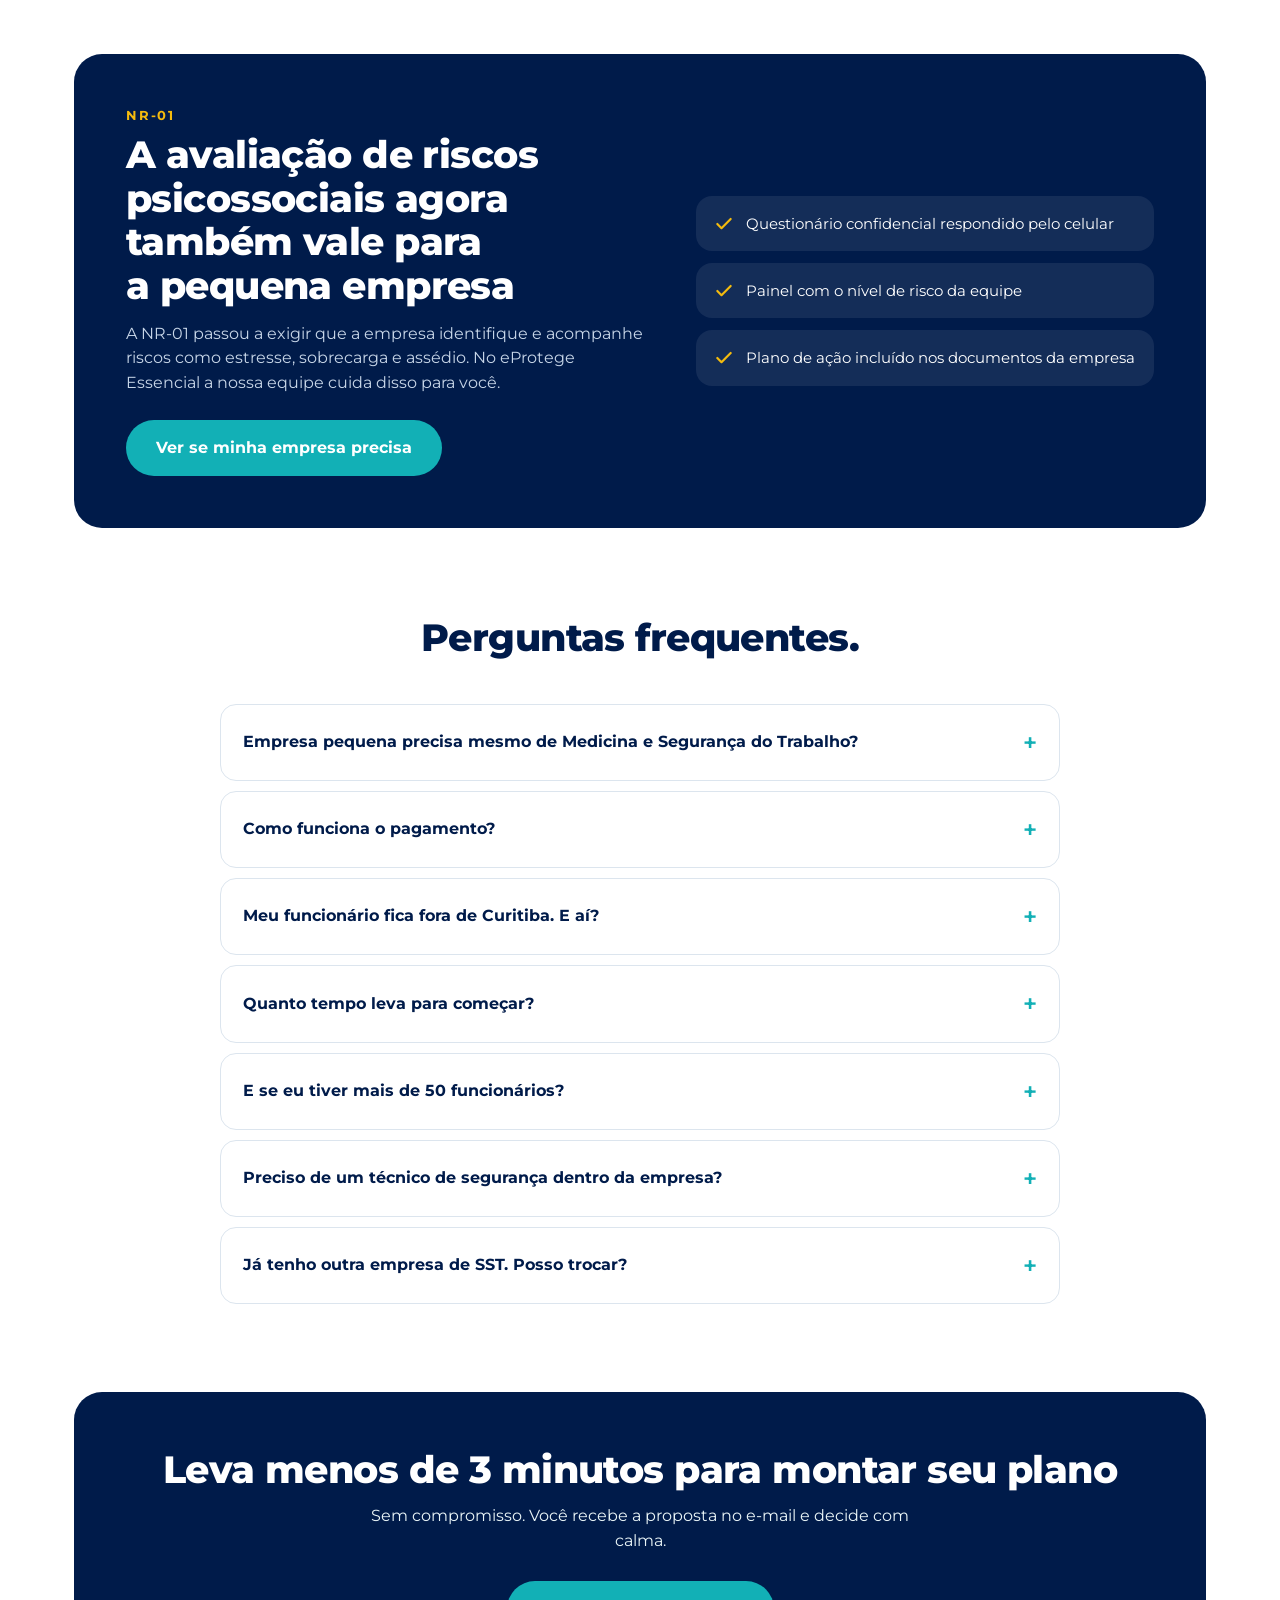
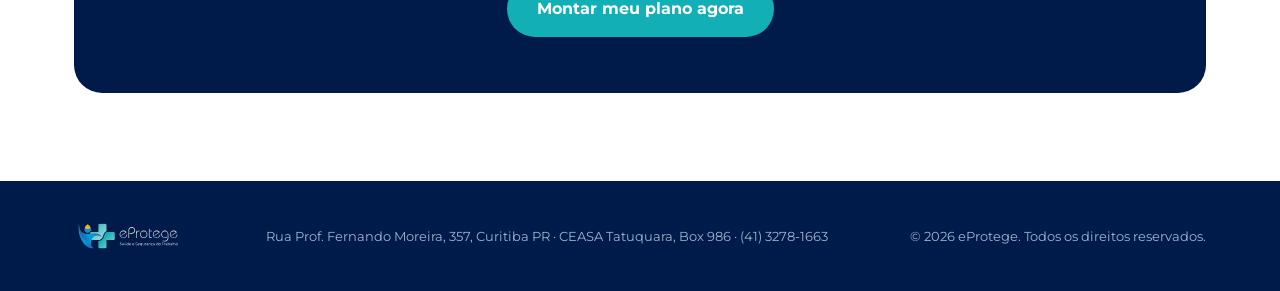
==== commit 1c99cf75: "Autovenda: planos Básico/Essencial/Consultoria, CNPJ com grau de risco e cursos indicados, faixa +50" ====
--- a/autovenda/index.html
+++ b/autovenda/index.html
@@ -13,7 +13,7 @@
 :root{
   --navy:#001B4A; --blue:#2864B0; --teal:#12B0B6; --teal-l:#64C6CC; --yellow:#F4BB0E; --gray:#3E5A70;
   --bg:#FFFFFF; --bg2:#F3F7FB; --fg:#0B1F3A; --muted:#55708A; --line:#DCE5EE; --soft:#E8F4F6; --err:#D64545;
-  --grad:linear-gradient(120deg,#2864B0,#12B0B6);
+  --grad:var(--blue);
   --f:'Montserrat',system-ui,-apple-system,'Segoe UI',sans-serif;
 }
 *{box-sizing:border-box}
@@ -44,8 +44,7 @@
 
 /* Topo (azul da eProtege) */
 .hero{background:var(--navy);color:#fff;position:relative;overflow:hidden;padding:0 0 120px}
-.hero::before{content:"";position:absolute;right:-220px;top:-200px;width:680px;height:680px;border-radius:50%;background:radial-gradient(circle,rgba(18,176,182,.33),transparent 64%);pointer-events:none}
-.hero::after{content:"";position:absolute;left:-200px;bottom:-260px;width:560px;height:560px;border-radius:50%;background:radial-gradient(circle,rgba(40,100,176,.35),transparent 65%);pointer-events:none}
+.hero::before,.hero::after{content:none}
 .topbar{position:relative;z-index:2;padding-block:22px}
 .topbar img{height:52px;display:block}
 .hero-grid{position:relative;z-index:2;display:grid;grid-template-columns:1fr 480px;gap:56px;align-items:center;padding-top:20px}
@@ -65,7 +64,7 @@
 .proof{display:grid;grid-template-columns:repeat(4,1fr);background:#fff;border-radius:20px;box-shadow:0 18px 44px rgba(0,27,74,.16);overflow:hidden}
 .proof div{padding:22px 26px;display:grid;gap:4px;align-content:start;justify-items:center;text-align:center}
 .proof div+div{border-left:1px solid var(--line)}
-.proof b{font-size:23px;font-weight:800;line-height:1.1;background:var(--grad);-webkit-background-clip:text;background-clip:text;color:transparent;width:max-content}
+.proof b{font-size:23px;font-weight:800;line-height:1.1;color:var(--blue);width:max-content}
 .proof small{color:var(--muted);font-size:13.5px;line-height:1.35;max-width:22ch}
 
 /* Configurador */
@@ -177,7 +176,28 @@
 .pk.on .ck,.ex.on .ck{background:var(--teal);border-color:var(--teal)}
 .ck.sq{border-radius:7px}
 .exs{display:grid;gap:7px;margin-top:14px}
-.ex-h{font-size:12px;font-weight:700;letter-spacing:.06em;text-transform:uppercase;color:var(--teal)}
+.ex-h{font-size:14px;font-weight:700;color:var(--navy)}
+.ast{color:var(--teal);font-weight:800;margin-left:2px}
+.pc .ast{color:inherit}
+.pc-a{font-size:13px;font-weight:600;color:var(--sub);margin:4px 0 0}
+.notas{font-size:12px;color:var(--muted);margin:8px 2px 0;line-height:1.5}
+.trs{display:grid;gap:8px}
+.tr{display:flex;gap:10px;align-items:center;border:1.5px solid var(--line);border-radius:12px;padding:10px 12px;background:#fff}
+.tr.on{border-color:var(--teal);background:var(--soft)}
+.tr-t{flex:1;min-width:0;display:grid;gap:2px}
+.tr-t b{font-size:14px;color:var(--navy)}
+.tr-t b small,.tr-t .ex-v small{font-weight:500;color:var(--muted);font-size:12px}
+.why{font-size:12.5px;color:var(--gray);line-height:1.4}
+.found .gr{display:block;margin-top:4px;font-weight:700;color:var(--navy)}
+.q2{font-weight:700;color:var(--navy);margin:14px 0 8px}
+.mais-tr{margin-top:12px}
+.mais-tr summary{cursor:pointer;font-weight:700;color:var(--blue);font-size:14px;padding:6px 0}
+.mais-tr .trs{margin-top:8px}
+.qt{display:flex;align-items:center;gap:6px;flex:none}
+.qt button{width:34px;height:34px;border-radius:10px;border:1.5px solid var(--line);background:#fff;color:var(--navy);font-size:18px;font-weight:700;cursor:pointer;line-height:1}
+.qt button:hover:not([disabled]){border-color:var(--teal)}
+.qt button[disabled]{opacity:.4;cursor:default}
+.qt b{min-width:22px;text-align:center;font-size:15px;color:var(--navy)}
 .ex{display:flex;gap:10px;align-items:center;width:100%;text-align:left;border:1.5px dashed var(--teal-l);background:#fff;color:var(--fg);border-radius:12px;padding:9px 12px;cursor:pointer;font-size:13.5px}
 .ex.on{border-style:solid;border-color:var(--teal);background:var(--soft)}
 .ex-t{flex:1;min-width:0;font-weight:600;color:var(--navy)}
@@ -185,7 +205,7 @@
 .ex-v s{color:var(--muted);font-weight:500;margin-right:4px}
 .soma small{display:block;font-size:12px;margin-top:2px}
 a.btn svg{flex:none}
-.pc .tag{position:absolute;top:0;left:0;right:0;width:auto;border-radius:0;padding:9px 12px;display:flex;justify-content:center;align-items:center;gap:7px;font-size:12px;letter-spacing:.12em;background:linear-gradient(90deg,#F4BB0E,#FFD45C);color:var(--navy);box-shadow:0 4px 14px rgba(0,0,0,.12)}
+.pc .tag{position:absolute;top:0;left:0;right:0;width:auto;border-radius:0;padding:9px 12px;display:flex;justify-content:center;align-items:center;gap:7px;font-size:12px;letter-spacing:.12em;background:var(--yellow);color:var(--navy)}
 .pc .tag svg{flex:none}
 .pc.star{padding-top:62px;margin-top:-22px;box-shadow:0 26px 60px rgba(40,100,176,.35);outline:3px solid rgba(244,187,14,.9);outline-offset:-3px}
 .pc li.plus{font-weight:700}
@@ -200,7 +220,7 @@
 .pc:nth-child(2){background:var(--blue);--c:#fff;--sub:#D6E4F5;--chk:#fff;--chk-fg:var(--blue);--div:rgba(255,255,255,.25)}
 .pc:nth-child(3){background:var(--navy);--c:#fff;--sub:#B9CBE0;--chk:var(--teal);--chk-fg:#fff;--div:rgba(255,255,255,.18)}
 .pc:nth-child(3)::after{background:rgba(18,176,182,.22);width:300px;height:300px;right:-120px;top:auto;bottom:-140px}
-.pc:nth-child(4){background:linear-gradient(160deg,#12B0B6,#0C8C92);--c:#fff;--sub:#E0F6F7;--chk:#fff;--chk-fg:#0C8C92;--div:rgba(255,255,255,.3)}
+.pc:nth-child(4){background:#0C8C92;--c:#fff;--sub:#E0F6F7;--chk:#fff;--chk-fg:#0C8C92;--div:rgba(255,255,255,.3)}
 .pc h3{font-size:19px;color:var(--c);white-space:nowrap}
 .pc .val{margin-top:14px;min-height:62px;display:flex;flex-direction:column;justify-content:center}
 .pc .val small{font-size:12.5px;color:var(--sub)}
@@ -234,7 +254,7 @@
 
 /* NR-01 */
 .nr{background:var(--navy);color:#fff;border-radius:28px;padding:52px;display:grid;grid-template-columns:1.15fr 1fr;gap:44px;align-items:center;position:relative;overflow:hidden}
-.nr::after{content:"";position:absolute;right:-120px;bottom:-160px;width:440px;height:440px;border-radius:50%;background:radial-gradient(circle,rgba(18,176,182,.3),transparent 65%)}
+.nr::after{content:none}
 .nr .eb{font-size:12.5px;font-weight:700;letter-spacing:.14em;color:var(--yellow)}
 .nr h2{color:#fff;margin-top:8px}
 .nr p{color:#C7D6E8;margin:14px 0 0}
@@ -338,10 +358,11 @@
   <div class="container">
     <div class="head center">
       <h2>Escolha o plano ideal para a sua empresa.</h2>
-      <p class="lead">Do básico obrigatório até a gestão completa. Da contratação do primeiro funcionário até a NR-01, a eProtege cuida de tudo para você.</p>
+      <p class="lead">Do básico obrigatório até um técnico de segurança dentro da sua empresa. Da contratação do primeiro funcionário até a NR-01, a eProtege cuida de tudo para você.</p>
     </div>
     <div class="pl" id="planCards"></div>
-    <p class="pl-note">Para empresas de 2 a 20 funcionários. Pagamento: ativação + boleto faturado em até 12x. Exames fora de Curitiba: consultar valores.</p>
+    <p class="pl-note" id="planNotas"></p>
+    <p class="pl-note" style="margin-top:8px">Básico e Essencial para empresas de 2 a 20 funcionários. Pagamento: ativação + boleto faturado em até 12x. Exames fora de Curitiba: consultar valores.</p>
   </div>
 </section>
 
@@ -380,7 +401,7 @@
       <div style="position:relative;z-index:1">
         <div class="eb">NR-01</div>
         <h2>A avaliação de riscos psicossociais agora também vale para a pequena empresa</h2>
-        <p>A NR-01 passou a exigir que a empresa identifique e acompanhe riscos como estresse, sobrecarga e assédio. No eProtege Completo a nossa equipe cuida disso para você.</p>
+        <p>A NR-01 passou a exigir que a empresa identifique e acompanhe riscos como estresse, sobrecarga e assédio. No eProtege Essencial a nossa equipe cuida disso para você.</p>
         <a href="#plano" class="btn" data-go="plano">Ver se minha empresa precisa</a>
       </div>
       <ul>
@@ -400,7 +421,8 @@
       <details><summary>Como funciona o pagamento?</summary><p>Ativação + boleto faturado em até 12x. O valor da parcela vem na proposta.</p></details>
       <details><summary>Meu funcionário fica fora de Curitiba. E aí?</summary><p>Temos mais de 750 clínicas credenciadas em todo o Brasil. Exames fora de Curitiba têm valores consultados à parte, e nossa equipe te passa antes de agendar.</p></details>
       <details><summary>Quanto tempo leva para começar?</summary><p>Depois que você aprova a proposta, nossa equipe envia o contrato. Assinado o contrato, entramos em contato para agendar a visita técnica e os exames. O funcionário faz o exame e é liberado no mesmo dia.</p></details>
-      <details><summary>E se eu tiver mais de 20 funcionários?</summary><p>Monte o plano mesmo assim e escolha falar com um consultor. Para equipes maiores fazemos uma proposta sob medida, inclusive com unidade móvel na sua empresa a partir de 25 funcionários.</p></details>
+      <details><summary>E se eu tiver mais de 50 funcionários?</summary><p>Um consultor atende você para montar o plano junto, inclusive com unidade móvel na sua empresa. É só escolher "Mais de 50 funcionários" no simulador e deixar seus dados.</p></details>
+      <details><summary>Preciso de um técnico de segurança dentro da empresa?</summary><p>Para empresas com mais de 50 colaboradores, é o que mais faz diferença: alguém confere documentos, treinamentos vencidos e o uso de EPI antes que vire problema num processo. No eProtege Consultoria o técnico vai até a sua empresa a partir de 4 horas por mês. Quanto mais horas no pacote, menor o valor da hora: R$ 95 a partir de 4 horas, R$ 75 a partir de 8 e R$ 70 a partir de 20. Fora do pacote, a hora avulsa é R$ 140.</p></details>
       <details><summary>Já tenho outra empresa de SST. Posso trocar?</summary><p>Pode. Você contrata a eProtege e nós cuidamos da transição dos documentos e dos exames que estão vencendo.</p></details>
     </div>
   </div>
@@ -438,52 +460,124 @@
   // Preenchido: os botões "Falar com um consultor" abrem o WhatsApp. Vazio: abrem o formulário de contato.
   whatsapp: '',
   // Planos em níveis (a empresa escolhe um). precos = valor da PARCELA por tipo de atividade e faixa de funcionários:
-  // a = 2 a 5, b = 6 a 10, c = 11 a 20. null = "Valor na proposta". destaque = cartão em evidência.
+  // a = 2 a 5, b = 6 a 10, c = 11 a 15, d = 16 a 20 (mais de 20 = proposta com a equipe). null = "Valor na proposta".
+  // destaque = cartão em evidência. ast = asterisco da nota de rodapé. sobMedida = não gera proposta, a equipe liga.
   // ATENÇÃO: valores FICTÍCIOS de exemplo (referência de mercado), trocar pela tabela real antes de rodar anúncio.
   planos: [
-    { id: 'essencial', nome: 'eProtege Essencial', area: 'O básico obrigatório',
+    { id: 'basico', nome: 'eProtege Básico', ast: '*', area: 'O mínimo obrigatório, sem a nova NR-01',
       desc: 'Os programas e exames que toda empresa precisa.',
       itens: ['PGR', 'PCMSO', 'Exames e ASO no mesmo dia', 'Envio ao eSocial'],
-      precos: { baixo: { a: 89, b: 129, c: 179 }, alto: { a: 109, b: 159, c: 219 } } },
-    { id: 'completo', nome: 'eProtege Completo', area: 'Tudo o que a lei exige', destaque: 'MAIS VANTAJOSO',
-      desc: 'A empresa toda em conformidade, inclusive com a NR-01.',
-      itens: ['Tudo do Essencial', 'Riscos psicossociais (NR-01)', 'LTCAT', 'PPP', 'Visita técnica'],
-      precos: { baixo: { a: 149, b: 199, c: 279 }, alto: { a: 179, b: 239, c: 329 } } },
-    { id: 'gestao', nome: 'eProtege Gestão', area: 'Conformidade e gestão',
-      desc: 'Tudo em dia e a gestão das pessoas na palma da mão.',
-      itens: ['Tudo do Completo', 'Aplicativo eProtege', 'Gestão de atestados', 'Documentos de SST guardados na nuvem'],
-      precos: { baixo: { a: 199, b: 259, c: 349 }, alto: { a: 229, b: 299, c: 399 } } }
+      precos: { baixo: { a: 89, b: 129, c: 159, d: 189 }, alto: { a: 109, b: 159, c: 199, d: 239 } } },
+    { id: 'essencial', nome: 'eProtege Essencial', ast: '**', area: 'Todas as exigências da norma', destaque: 'PLANO RECOMENDADO',
+      desc: 'A empresa toda em conformidade, inclusive com a nova NR-01.',
+      itens: ['Tudo do Básico', 'Riscos psicossociais (NR-01)', 'LTCAT', 'PPP', 'Visita técnica'],
+      precos: { baixo: { a: 149, b: 199, c: 249, d: 289 }, alto: { a: 179, b: 239, c: 289, d: 339 } } },
+    { id: 'consultoria', nome: 'eProtege Consultoria', area: 'Recomendado para mais de 50 colaboradores', sobMedida: true,
+      desc: 'Tudo do Essencial com um técnico de segurança dentro da sua empresa todo mês.',
+      itens: ['Tudo do Essencial', 'Técnico de segurança presencial', 'Conferência de documentos e treinamentos', 'Acompanhamento do uso de EPI'],
+      precos: null }
   ],
+  // Notas dos asteriscos (aparecem embaixo dos planos)
+  notas: ['* Não atende a nova NR-01.', '** Plano recomendado: cumpre todas as exigências básicas da norma.'],
+  // Técnico presencial: valor da HORA conforme o pacote mensal (mínimo 4h por mês). avulsa = hora chamada fora do pacote.
+  horas: { avulsa: 140, pacotes: [
+    { h: 4, t: '4 a 7 horas por mês', valor: 95 },
+    { h: 8, t: '8 a 19 horas por mês', valor: 75 },
+    { h: 20, t: '20 horas ou mais por mês', valor: 70 }
+  ] },
   // Explicação curta de cada item, que abre ao clicar no item do cartão do plano
   explica: {
     'PGR': 'Programa de Gerenciamento de Riscos. Identifica, avalia e controla os riscos do ambiente de trabalho.',
     'PCMSO': 'Programa de Controle Médico de Saúde Ocupacional. Define quais exames cada função precisa e quando fazer.',
     'Exames e ASO no mesmo dia': 'Admissional, periódico, demissional, retorno ao trabalho e mudança de função, com o atestado (ASO) liberado no mesmo dia.',
     'Envio ao eSocial': 'Nossa equipe envia ao eSocial os eventos de saúde e segurança (S-2220 e S-2240) dentro do prazo.',
-    'Tudo do Essencial': 'PGR, PCMSO, exames e ASO no mesmo dia e envio ao eSocial.',
+    'Tudo do Básico': 'PGR, PCMSO, exames e ASO no mesmo dia e envio ao eSocial.',
     'Riscos psicossociais (NR-01)': 'Questionário confidencial pelo celular, painel com o nível de risco da equipe e plano de ação, como a NR-01 exige.',
     'LTCAT': 'Laudo Técnico das Condições Ambientais do Trabalho. Mostra se há exposição a agentes nocivos, base para a aposentadoria especial.',
     'PPP': 'Perfil Profissiográfico Previdenciário. O histórico de cada trabalhador exigido pelo INSS, em formato digital.',
     'Visita técnica': 'Um técnico de segurança vai até a sua empresa para levantar os riscos e orientar a equipe.',
-    'Tudo do Completo': 'Tudo do Essencial mais riscos psicossociais (NR-01), LTCAT, PPP e visita técnica.',
-    'Aplicativo eProtege': 'Ponto, comunicados, EPI e canal de denúncias no celular de cada colaborador.',
-    'Gestão de atestados': 'O colaborador envia o atestado pelo aplicativo e o RH acompanha tudo, sem papel perdido.',
-    'Documentos de SST guardados na nuvem': 'PGR, PCMSO, ASOs e laudos guardados em um só lugar, sempre à mão para uma fiscalização.'
+    'Tudo do Essencial': 'Tudo do Básico mais riscos psicossociais (NR-01), LTCAT, PPP e visita técnica.',
+    'Técnico de segurança presencial': 'A partir de 4 horas por mês: um dia no mês, 4 horas a cada 15 dias ou dois períodos na semana. Quanto mais horas no pacote, menor o valor da hora.',
+    'Conferência de documentos e treinamentos': 'O técnico confere documentos, fichas de EPI e treinamentos vencidos, e organiza tudo no sistema.',
+    'Acompanhamento do uso de EPI': 'Quem está usando luva, protetor e calçado certo, com a ficha assinada. É o que protege a empresa num processo.'
   },
-  // Adicionais oferecidos no fim da escolha do plano (valor único, cobrado na ativação). de = preço riscado.
-  adicionais: [
-    { id: 'cipa', nome: 'Treinamento de CIPA (NR-05)', de: 180, por: 99 },
-    { id: 'lideranca', nome: 'Treinamento de liderança', de: 180, por: 99 },
-    { id: 'socorros', nome: 'Treinamento de primeiros socorros', de: 180, por: 99 }
-  ]
+  // "Programe o seu ano": treinamentos e palestras com desconto, só fechando junto com o plano.
+  // de = preço normal (Tabela de valores padrão eProtege 2022: presencial individual, turma fechada ou palestra;
+  // sem presencial na tabela, valor unitário do EAD). por = preço fechando junto. un = por pessoa, por turma ou por palestra.
+  // por: Altura, CIPA 8h e CIPA 16h são os valores da Brenda (18/11/2026); os demais foram calculados com o mesmo
+  // desconto (cerca de 43%) e PRECISAM SER CONFIRMADOS. Cobrado na ativação.
+  treinamentos: [
+    { id: 'cipa1', nome: 'CIPA (NR-05)', carga: '8h', de: 140, por: 80, un: 'pessoa' },
+    { id: 'cipa2', nome: 'CIPA (NR-05)', carga: '12h', de: 150, por: 85, un: 'pessoa' },
+    { id: 'cipa3', nome: 'CIPA (NR-05)', carga: '16h', de: 160, por: 95, un: 'pessoa' },
+    { id: 'cipa4', nome: 'CIPA (NR-05)', carga: '20h', de: 170, por: 100, un: 'pessoa' },
+    { id: 'cipatr', nome: 'CIPATR rural (NR-31)', carga: '20h', de: 170, por: 100, un: 'pessoa' },
+    { id: 'socorros', nome: 'Primeiros socorros', carga: '9h', de: 130, por: 75, un: 'pessoa' },
+    { id: 'brigada', nome: 'Brigada de incêndio (NR-23)', carga: '8h', de: 160, por: 90, un: 'pessoa' },
+    { id: 'altura', nome: 'Trabalho em altura (NR-35)', carga: '8h', de: 140, por: 80, un: 'pessoa' },
+    { id: 'nr10', nome: 'Segurança em eletricidade (NR-10)', carga: '40h', de: 335, por: 190, un: 'pessoa' },
+    { id: 'nr18', nome: 'Construção civil (NR-18)', carga: '4h', de: 650, por: 370, un: 'turma' },
+    { id: 'nr12', nome: 'Máquinas e equipamentos (NR-12)', carga: '', de: 650, por: 370, un: 'turma' },
+    { id: 'nr11', nome: 'Movimentação de cargas e empilhadeira (NR-11)', carga: '16h', de: 120, por: 70, un: 'pessoa' },
+    { id: 'nr06', nome: 'Uso correto de EPI (NR-06)', carga: '2h', de: 650, por: 370, un: 'turma' },
+    { id: 'nr20', nome: 'Inflamáveis e combustíveis (NR-20)', carga: '4h', de: 120, por: 70, un: 'pessoa' },
+    { id: 'nr32', nome: 'Segurança em serviços de saúde (NR-32)', carga: '8h', de: 130, por: 75, un: 'pessoa' },
+    { id: 'nr33', nome: 'Espaço confinado (NR-33)', carga: '16h', de: 190, por: 110, un: 'pessoa' },
+    { id: 'ergo', nome: 'Ergonomia (NR-17)', carga: '1h', de: 450, por: 255, un: 'turma25' },
+    { id: 'p_seg', nome: 'Palestra de segurança no trabalho', carga: '50min', de: 800, por: 455, un: 'palestra' },
+    { id: 'p_ergo', nome: 'Palestra de ergonomia', carga: '50min', de: 750, por: 430, un: 'palestra' },
+    { id: 'p_fono', nome: 'Palestra de fonoaudiologia', carga: '50min', de: 750, por: 430, un: 'palestra' },
+    { id: 'p_mot', nome: 'Palestra motivacional', carga: '50min', de: 800, por: 455, un: 'palestra' }
+  ],
+  // Texto da unidade de cada preço
+  unidades: { pessoa: 'por pessoa', turma: 'por turma de até 10', turma25: 'por turma de até 25', palestra: 'por palestra' }
 };
 /* ===================================== */
 
-const FAIXAS=[{id:'a',t:'2 a 5 funcionários',s:'Microempresa',ic:'2+'},{id:'b',t:'6 a 10 funcionários',s:'Pequena equipe',ic:'6+'},{id:'c',t:'11 a 20 funcionários',s:'Equipe em crescimento',ic:'11+'},{id:'d',t:'Mais de 20',s:'Proposta sob medida com um consultor',ic:'20+'}];
+// Grau de risco (NR-04, Anexo I) de cada classe CNAE 2.0 (4 primeiros dígitos). Extraído do PDF oficial do MTE, 18/11/2026.
+const GR_NR04=(()=>{const g={1:'4110 4742 4751 4752 4753 4754 4755 4756 4757 4759 4761 4762 4763 4772 4773 4774 4781 4782 4783 4789 6410 6421 6422 6423 6424 6431 6432 6433 6434 6435 6436 6437 6438 6440 6450 6461 6462 6463 6470 6491 6492 6493 6499 6511 6512 6520 6530 6541 6542 6550 6611 6612 6613 6619 6621 6622 6629 6630 6810 6821 6822 6911 6912 6920 7010 7020 7111 7112 7119 7311 7312 7319 7320 7410 7490 7711 7719 7721 7722 7723 7729 7731 7732 7733 7739 7740 7810 7820 7830 7911 7912 7990 8130 8211 8411 8412 8413 8421 8422 8423 8424 8425 8430 8660 8690 8711 8712 8720 8730 8800 9003 9200 9311 9411 9412 9420 9430 9491 9492 9493 9499 9900',2:'1411 1412 1413 1414 1421 1422 1521 1529 1731 1732 1733 1741 1742 1749 2063 3104 4511 4512 4530 4541 4542 4611 4612 4613 4614 4615 4616 4617 4618 4619 4621 4622 4623 4631 4632 4633 4634 4635 4636 4637 4639 4641 4642 4643 4644 4645 4646 4647 4649 4691 4692 4693 4711 4712 4713 4721 4723 4724 4729 4741 4743 4744 4771 4785 4790 5310 5320 5510 5590 5611 5612 5620 5911 5912 5913 5914 5920 6010 6021 6022 6110 6120 6130 6141 6142 6143 6190 6201 6202 6203 6204 6209 6311 6319 6391 6399 7120 7210 7220 7420 8111 8112 8219 8220 8230 8291 8292 8299 8511 8512 8513 8520 8531 8532 8533 8541 8542 8550 8591 8592 8593 8599 8650 9001 9002 9101 9102 9103 9312 9313 9319 9321 9329 9601 9602 9603 9609 9700',3:'0111 0112 0113 0114 0115 0116 0119 0121 0122 0131 0132 0133 0134 0135 0139 0141 0142 0151 0152 0153 0154 0155 0159 0161 0162 0163 0170 0210 0230 0311 0312 0321 0322 1011 1012 1013 1020 1031 1032 1033 1041 1042 1043 1051 1052 1053 1061 1062 1063 1064 1065 1066 1069 1071 1072 1081 1082 1091 1092 1093 1094 1095 1096 1099 1111 1112 1113 1121 1122 1210 1220 1311 1312 1313 1314 1321 1322 1323 1330 1340 1351 1352 1353 1354 1359 1510 1531 1532 1533 1539 1540 1610 1621 1622 1623 1629 1710 1721 1722 1811 1812 1813 1821 1822 1830 1910 1921 1922 1931 1932 2011 2012 2013 2014 2019 2021 2022 2029 2031 2032 2033 2040 2051 2052 2061 2062 2071 2072 2073 2091 2093 2094 2099 2110 2121 2122 2123 2211 2212 2219 2221 2222 2223 2229 2311 2312 2319 2342 2391 2399 2512 2513 2521 2522 2541 2542 2543 2591 2593 2599 2610 2621 2622 2631 2632 2640 2651 2652 2660 2670 2680 2710 2721 2722 2731 2732 2733 2740 2751 2759 2790 2811 2812 2813 2814 2815 2821 2822 2823 2824 2825 2829 2831 2832 2833 2840 2851 2852 2853 2854 2861 2862 2863 2864 2865 2866 2869 2910 2920 2930 2941 2942 2943 2944 2945 2949 2950 3011 3012 3031 3032 3041 3042 3050 3091 3092 3099 3101 3102 3103 3211 3212 3220 3230 3240 3250 3291 3292 3299 3311 3312 3313 3314 3315 3316 3317 3319 3321 3329 3511 3512 3513 3514 3520 3530 3600 3701 3702 3811 3812 3821 3822 3831 3832 3839 3900 4120 4213 4299 4313 4319 4321 4322 4329 4330 4399 4520 4543 4651 4652 4661 4662 4663 4664 4665 4669 4671 4672 4673 4674 4679 4681 4682 4683 4684 4685 4686 4687 4689 4722 4731 4732 4784 4911 4912 4921 4922 4923 4924 4929 4930 4940 4950 5011 5012 5021 5022 5030 5091 5099 5111 5112 5120 5130 5211 5212 5221 5222 5223 5229 5231 5232 5239 5240 5250 5811 5812 5813 5819 5821 5822 5823 5829 7500 8011 8012 8020 8030 8121 8122 8129 8610 8621 8622 8630 8640 9511 9512 9521 9529',4:'0220 0500 0600 0710 0721 0722 0723 0724 0725 0729 0810 0891 0892 0893 0899 0910 0990 2092 2320 2330 2341 2349 2392 2411 2412 2421 2422 2423 2424 2431 2439 2441 2442 2443 2449 2451 2452 2511 2531 2532 2539 2550 2592 4211 4212 4221 4222 4223 4291 4292 4311 4312 4391'},m={};for(const k in g)g[k].split(' ').forEach(c=>m[c]=+k);return m})();
+
+const FAIXAS=[{id:'a',t:'2 a 5 funcionários',s:'Microempresa',ic:'2+'},{id:'b',t:'6 a 10 funcionários',s:'Pequena equipe',ic:'6+'},{id:'c',t:'11 a 15 funcionários',s:'Equipe em crescimento',ic:'11+'},{id:'d',t:'16 a 20 funcionários',s:'Equipe em crescimento',ic:'16+'},{id:'f',t:'Mais de 50 funcionários',s:'Atendimento com um consultor',ic:'50+'}];
+// Mais de 50: não monta plano, vai direto para o formulário e a página de obrigado com o consultor
+const GRANDE='f';
+
+/* Treinamentos indicados para a empresa, pelo CNAE do CNPJ e pelo grau de risco da NR-04.
+   cnae = prefixos do código CNAE (2 dígitos = divisão, 4 = classe); gr = graus de risco. Sem cnae nem gr = vale para todas.
+   Base: NR-05 (CIPA, carga por grau de risco: 8, 12, 16 ou 20 horas; empresa sem CIPA nomeia um representante treinado),
+   NR-07 (material de primeiros socorros aos cuidados de pessoa treinada), NR-23 e Corpo de Bombeiros (incêndio),
+   e a NR específica de cada atividade. O técnico confirma na visita. */
+const INDICA=[
+  {ids:['socorros'],motivo:'Toda empresa precisa de alguém treinado para os primeiros socorros (NR-07).'},
+  {ids:['brigada'],motivo:'Prevenção e combate a incêndio exigidos pela NR-23 e pelo Corpo de Bombeiros.'},
+  {ids:['nr06','p_seg'],gr:[3,4],motivo:'Atividade de maior risco: a equipe usa EPI e precisa saber usar.'},
+  {ids:['ergo','p_ergo'],gr:[1,2],motivo:'Trabalho de escritório, atendimento ou comércio: ergonomia é o principal risco (NR-17).'},
+  {ids:['altura','nr18'],cnae:['41','42','43'],motivo:'Obras envolvem trabalho acima de 2 metros e canteiro (NR-35 e NR-18).'},
+  {ids:['nr10','altura'],cnae:['35','4221','4321','2710','2731','2732','2733','3313','3321'],motivo:'Atividade com instalações elétricas (NR-10).'},
+  {ids:['altura'],cnae:['4222','4291','4292','4299','4322','4329','4391','4399','6110','6120','8121','8122','8129','8130'],motivo:'Serviços em telhados, fachadas, postes ou estruturas (NR-35).'},
+  {ids:['nr12'],cnae:['10','11','12','13','14','15','16','17','18','20','21','22','23','24','25','26','27','28','29','30','31','32','33','4520','4543','9511','9521','9529'],motivo:'Uso de máquinas e equipamentos (NR-12).'},
+  {ids:['nr11'],cnae:['10','11','16','17','20','22','23','24','25','28','29','46','52','4930'],motivo:'Movimentação de cargas, paleteira ou empilhadeira (NR-11).'},
+  {ids:['nr20'],cnae:['06','19','2011','2012','2013','2014','2019','2021','2022','2029','2091','4681','4682','4731','4732','4784'],motivo:'Armazena ou manuseia inflamáveis e combustíveis (NR-20).'},
+  {ids:['nr32'],cnae:['86','8711','8712','8720','8730','7500','8650','9603'],motivo:'Serviço de saúde: risco biológico e perfurocortantes (NR-32).'},
+  {ids:['nr33'],cnae:['06','36','37','38','39','19','1101','1111','1112','1113','5211','5212'],motivo:'Pode haver tanques, poços, silos ou galerias (NR-33).'},
+  {ids:['p_fono'],cnae:['8220','85','6010','6021','6022','9001'],motivo:'Quem usa a voz o dia todo: professores, atendimento e locução.'}
+];
+// CIPA pela NR-05: carga conforme o grau de risco (rural segue a NR-31)
+function cipaPara(gr,cnae){if(/^0[123]/.test(cnae||''))return 'cipatr';return 'cipa'+(gr||2)}
+function indicados(){
+  const c=S.emp?.cnae?String(S.emp.cnae).replace(/\D/g,''):'',gr=S.gr;
+  const lista=[{id:cipaPara(gr,c),motivo:gr?`CIPA ou representante nomeado: para o grau de risco ${gr}, o treinamento é de ${({1:8,2:12,3:16,4:20})[gr]} horas (NR-05).`:'CIPA ou representante nomeado treinado, exigido pela NR-05.'}];
+  INDICA.forEach(r=>{
+    if(r.gr&&!(gr&&r.gr.includes(gr)))return;
+    if(r.cnae&&!(c&&r.cnae.some(p=>c.startsWith(p))))return;
+    r.ids.forEach(id=>{if(!lista.some(x=>x.id===id))lista.push({id,motivo:r.motivo})});
+  });
+  return lista;
+}
 const RISCOS=[{id:'baixo',t:'Escritório, comércio ou serviços',s:'Atendimento, vendas, administrativo',ic:'svg:office'},{id:'alto',t:'Obra, indústria, oficina ou saúde',s:'Máquinas, altura, produtos químicos, pacientes',ic:'svg:hard'}];
 const NEEDS=[{id:'Contratando',t:'Estou em processo de contratação',s:'Preciso do exame admissional',ic:'svg:plus'},{id:'Regularizar',t:'Quero deixar a empresa em dia',s:'Programas, exames e eSocial',ic:'svg:check'},{id:'Notificação',t:'Recebi uma notificação',s:'Fiscalização, eSocial ou sindicato',ic:'svg:alert'},{id:'NR-01',t:'Riscos psicossociais da NR-01',s:'Ouvi falar e não sei por onde começar',ic:'svg:brain'},{id:'Trocar',t:'Quero trocar de empresa de SST',s:'Já tenho, mas não estou satisfeito',ic:'svg:swap'}];
 const PL=Object.fromEntries(CONFIG.planos.map(p=>[p.id,p]));
-const AD=Object.fromEntries(CONFIG.adicionais.map(a=>[a.id,a]));
+const TR=Object.fromEntries(CONFIG.treinamentos.map(a=>[a.id,a]));
+const trNome=t=>t.nome+(t.carga?' '+t.carga:'');
 const ICONS={
   office:'<path d="M3 21h18M5 21V7l7-4 7 4v14M9 21v-6h6v6"/>',
   hard:'<path d="M2 18h20M4 18v-3a8 8 0 0 1 16 0v3M10 8V5h4v3"/>',
@@ -505,8 +599,9 @@
 const esc=t=>String(t??'').replace(/[&<>"]/g,c=>({'&':'&amp;','<':'&lt;','>':'&gt;','"':'&quot;'}[c]));
 const brl=v=>v.toLocaleString('pt-BR',{minimumFractionDigits:v%1?2:0,maximumFractionDigits:2});
 
-// sel = plano escolhido (um só); extras = adicionais; escolheu = a pessoa já mexeu (a recomendação não sobrescreve)
-const S={step:0,cnpj:'',emp:null,empManual:'',semCnpj:false,faixa:null,risco:null,need:null,sel:[],extras:[],escolheu:false,modo:null,direto:false,dados:{nome:'',tel:'',email:''},enviando:false};
+// Passos: 0 faixa, 1 atividade, 2 momento, 3 plano, 4 programe o ano (só proposta), 5 dados, 6 pronto
+// sel = plano escolhido (um só); trein = {id: quantidade}; horas = pacote do técnico (0 = não quer); escolheu = a pessoa já mexeu
+const S={step:0,cnpj:'',emp:null,empManual:'',semCnpj:false,faixa:null,risco:null,need:null,sel:[],trein:{},horas:0,gr:null,escolheu:false,modo:null,direto:false,dados:{nome:'',tel:'',email:''},enviando:false};
 
 /* Campanha, criativo e cliques dos anúncios vêm do link (UTM, gclid, fbclid) */
 const UTM=(()=>{
@@ -523,19 +618,25 @@
 
 /* ---------- Preço ---------- */
 function parcelaDe(id){
-  if(S.faixa==='d')return null;
+  if(['e','f'].includes(S.faixa))return null;
   const v=PL[id]?.precos?.[S.risco]?.[S.faixa];
   return typeof v==='number'?v:null;
 }
 function parcela(){return S.sel.length?parcelaDe(S.sel[0]):null}
-// em contratação e atividade de menor risco: Essencial; nos demais casos: Completo
-const recomendado=()=>[S.need==='Contratando'&&S.risco!=='alto'?'essencial':'completo'];
-const extrasTxt=()=>S.extras.map(id=>AD[id].nome).join(', ');
-const extrasValor=()=>S.extras.reduce((t,id)=>t+AD[id].por,0);
-const precoTxt=()=>{const v=parcela();return v==null?'Valor na proposta':`${CONFIG.parcelas}x de R$ ${brl(v)}`};
+const sobMedida=()=>!!(S.sel.length&&PL[S.sel[0]].sobMedida);
+// o Essencial é o plano recomendado
+const recomendado=()=>['essencial'];
+const treinIds=()=>Object.keys(S.trein).filter(id=>S.trein[id]>0);
+const treinQtd=()=>treinIds().reduce((t,id)=>t+S.trein[id],0);
+const treinValor=()=>treinIds().reduce((t,id)=>t+TR[id].por*S.trein[id],0);
+const unTxt=t=>CONFIG.unidades[t.un]||'por pessoa';
+const treinTxt=()=>treinIds().map(id=>`${S.trein[id]}x ${trNome(TR[id])} (R$ ${brl(TR[id].por)} ${unTxt(TR[id])})`).join(', ');
+const pacote=()=>CONFIG.horas.pacotes.find(p=>p.h===S.horas)||null;
+const horasTxt=()=>{const p=pacote();return p?`Técnico presencial: ${p.t}, R$ ${brl(p.valor)} a hora`:''};
+const precoTxt=()=>{if(sobMedida())return 'Proposta sob medida';const v=parcela();return v==null?'Valor na proposta':`${CONFIG.parcelas}x de R$ ${brl(v)}`};
 const nomesSel=()=>S.sel.map(id=>PL[id].nome).join(' + ');
 // menor parcela da tabela, para o "a partir de" dos cartões
-function aPartir(id){const v=Object.values(PL[id].precos).flatMap(o=>Object.values(o)).filter(n=>typeof n==='number');return v.length?Math.min(...v):null}
+function aPartir(id){if(!PL[id].precos)return null;const v=Object.values(PL[id].precos).flatMap(o=>Object.values(o)).filter(n=>typeof n==='number');return v.length?Math.min(...v):null}
 
 /* ---------- CNPJ ---------- */
 const cnpjMask=v=>{const d=v.replace(/\D/g,'').slice(0,14);return d.replace(/^(\d{2})(\d)/,'$1.$2').replace(/^(\d{2})\.(\d{3})(\d)/,'$1.$2.$3').replace(/\.(\d{3})(\d)/,'.$1/$2').replace(/(\d{4})(\d)/,'$1-$2')};
@@ -557,7 +658,7 @@
     const ctl=new AbortController(),t=setTimeout(()=>ctl.abort(),6000);
     try{
       const r=await fetch(url,{signal:ctl.signal});
-      if(r.ok){const e=ler(await r.json());if(e.razao)return{...e,cnae:e.cnae?String(e.cnae):'',cnaeDesc:e.cnaeDesc||'',situacao:e.situacao||''}}
+      if(r.ok){const e=ler(await r.json());if(e.razao)return{...e,cnae:e.cnae?String(e.cnae).replace(/\D/g,'').padStart(7,'0'):'',cnaeDesc:e.cnaeDesc||'',situacao:e.situacao||''}}
     }catch(err){}finally{clearTimeout(t)}
   }
   return null;
@@ -565,11 +666,14 @@
 async function buscarCNPJ(){
   const d=S.cnpj.replace(/\D/g,'');
   if(!cnpjValido(d)){S.emp={erro:'CNPJ inválido. Confira os números.'};render();return}
-  const id=++cnpjBusca;S.emp={carregando:true};render();
+  const id=++cnpjBusca;S.emp={carregando:true};S.gr=null;render();
   const e=await consultar(d);
   if(id!==cnpjBusca)return;
   // não achou: o CNPJ fica anotado e só pedimos o nome da empresa (a planilha completa o resto)
   S.emp=e||{falhou:true};
+  // achou: o CNAE dá o grau de risco da NR-04, que define a atividade (1 e 2 = menor risco, 3 e 4 = maior)
+  const gr=e?.cnae?GR_NR04[String(e.cnae).replace(/\D/g,'').slice(0,4)]:null;
+  if(gr){S.gr=gr;S.risco=gr>=3?'alto':'baixo'}
   if(e)track('autovenda_cnpj');
   render();
 }
@@ -591,35 +695,78 @@
 const field=(id,label,type,val,msg,extra='')=>`<div class="f" id="f_${id}"><label for="${id}">${label}</label><input id="${id}" type="${type}" value="${esc(val)}" ${extra}><span class="msg">${msg}</span></div>`;
 
 function render(){
-  const labels=['Passo 1 de 4','Passo 2 de 4','Passo 3 de 4','Seus planos','Seus dados','Pronto'];
-  $('stepLabel').textContent=S.direto&&S.step===4?'Falar com consultor':labels[S.step];
-  $('barFill').style.width=[20,40,60,80,92,100][S.step]+'%';
+  const labels=['Passo 1 de 4','Passo 2 de 4','Passo 3 de 4','Seus planos','Programe o seu ano','Seus dados','Pronto'];
+  $('stepLabel').textContent=S.direto&&S.step===5?'Falar com consultor':labels[S.step];
+  $('barFill').style.width=[20,40,60,74,84,92,100][S.step]+'%';
   let h='';
   if(S.step===0)h=`<div class="stp">Sua empresa</div><div class="q">Quantas pessoas trabalham na empresa?</div><div class="opts">${FAIXAS.map(f=>opt(f,S.faixa,'faixa')).join('')}</div><button type="button" class="btn" data-act="next">Continuar</button><p class="hint" id="hint"></p>`;
-  if(S.step===1)h=`${back()}<div class="stp">Atividade</div><div class="q">O que sua equipe faz no dia a dia?</div><div class="opts">${RISCOS.map(r=>opt(r,S.risco,'risco')).join('')}</div><button type="button" class="btn" data-act="next">Continuar</button><p class="hint" id="hint"></p>`;
+  if(S.step===1){
+    // CNPJ primeiro: pelo CNAE sai o grau de risco (NR-04). Sem CNPJ, ou sem grau, a pessoa escolhe a atividade.
+    const e=S.emp,manual=S.semCnpj||e?.falhou||(e?.razao&&!S.gr);
+    let st='';
+    if(e?.carregando)st=`<div class="found">Buscando sua empresa...</div>`;
+    else if(e?.erro)st=`<div class="found warn">${esc(e.erro)}</div>`;
+    else if(e?.falhou)st=`<div class="found warn">Não conseguimos consultar o CNPJ agora, mas ele ficou anotado.</div>`;
+    else if(e?.razao)st=`<div class="found"><span class="tag">ENCONTRAMOS</span><b>${esc(e.fantasia||e.razao)}</b><span>${esc([e.cidade,e.uf].filter(Boolean).join(', '))}${e.cnaeDesc?' · '+esc(e.cnaeDesc):''}</span>${S.gr?`<span class="gr">Grau de risco ${S.gr} pela NR-04 · ${S.gr>=3?'atividade de maior risco':'atividade de menor risco'}</span>`:''}</div>`;
+    h=`${back()}<div class="stp">Sua empresa</div><div class="q">${S.semCnpj?'O que sua equipe faz no dia a dia?':'Qual é o CNPJ da empresa?'}</div>
+      ${S.semCnpj?'':`<p class="terms" style="margin:-8px 0 12px">Com o CNPJ identificamos a atividade e o grau de risco da empresa e indicamos os treinamentos que ela precisa.</p>
+      <div class="f" id="f_cnpj"><label for="cnpj">CNPJ da empresa</label><input id="cnpj" inputmode="numeric" placeholder="00.000.000/0000-00" value="${esc(S.cnpj)}" autocomplete="off"><span class="msg">Digite os 14 números do CNPJ</span></div>${st}`}
+      ${manual?`${S.semCnpj?'':'<div class="q2">O que sua equipe faz no dia a dia?</div>'}<div class="opts">${RISCOS.map(r=>opt(r,S.risco,'risco')).join('')}</div>`:''}
+      <button type="button" class="btn" data-act="next">Continuar</button><p class="hint" id="hint"></p>
+      <button type="button" class="link" data-act="${S.semCnpj?'comcnpj':'semcnpj'}" style="display:block;margin:4px auto 0">${S.semCnpj?'Prefiro informar o CNPJ':'Não tenho o CNPJ em mãos'}</button>`;
+  }
   if(S.step===2)h=`${back()}<div class="stp">Momento</div><div class="q">O que te trouxe até aqui?</div><div class="opts">${NEEDS.map(n=>opt(n,S.need,'need')).join('')}</div><button type="button" class="btn" data-act="next">Ver meus planos</button><p class="hint" id="hint"></p>`;
   if(S.step===3){
     if(!S.escolheu)S.sel=recomendado();
-    const rec=recomendado(),sob=S.faixa==='d';
+    const rec=recomendado(),sob=S.faixa==='e',cons=sobMedida();
+    // plano sob medida exige o técnico: começa no pacote mínimo
+    if(cons&&!S.horas)S.horas=CONFIG.horas.pacotes[0].h;
     const linha=p=>{const on=S.sel.includes(p.id),v=parcelaDe(p.id);return `<button type="button" class="pk ${on?'on':''}" data-pl="${p.id}" aria-pressed="${on}">
       <span class="ck">${on?svg('ok',13,3.6):''}</span>
-      <span class="pk-t"><b>${esc(p.nome)}${rec.includes(p.id)?' <span class="tag">RECOMENDADO</span>':''}</b><small>${esc(p.area)}</small></span>
-      <span class="pk-v">${v==null?'Na proposta':`${CONFIG.parcelas}x R$ ${brl(v)}`}</span></button>`};
-    const extra=a=>{const on=S.extras.includes(a.id);return `<button type="button" class="ex ${on?'on':''}" data-ex="${a.id}" aria-pressed="${on}">
-      <span class="ck sq">${on?svg('ok',12,3.6):''}</span><span class="ex-t">${esc(a.nome)}</span>
-      <span class="ex-v"><s>R$ ${brl(a.de)}</s> R$ ${brl(a.por)}</span></button>`};
+      <span class="pk-t"><b>${esc(p.nome)}${p.ast?`<span class="ast">${p.ast}</span>`:''}${rec.includes(p.id)?' <span class="tag">RECOMENDADO</span>':''}</b><small>${esc(p.area)}</small></span>
+      <span class="pk-v">${p.sobMedida?'Sob medida':v==null?'Na proposta':`${CONFIG.parcelas}x R$ ${brl(v)}`}</span></button>`};
+    const hr=(h,t,v)=>{const on=S.horas===h;return `<button type="button" class="ex ${on?'on':''}" data-hr="${h}" aria-pressed="${on}">
+      <span class="ck">${on?svg('ok',12,3.6):''}</span><span class="ex-t">${esc(t)}</span>${v?`<span class="ex-v">R$ ${brl(v)} a hora</span>`:''}</button>`};
+    const horas=(cons?'':hr(0,'Agora não',0))+CONFIG.horas.pacotes.map(p=>hr(p.h,p.t,p.valor)).join('');
+    const p=pacote();
     h=`${back()}<div class="stp">Seu plano</div><div class="q">Escolha o plano da sua empresa</div>
       <p class="terms" style="margin:-8px 0 12px">${esc(FAIXAS.find(f=>f.id===S.faixa).t)} · ${S.risco==='alto'?'atividade de maior risco':'atividade de menor risco'}. Já deixamos marcado o que recomendamos.</p>
       <div class="pks">${CONFIG.planos.map(linha).join('')}</div>
-      <div class="exs"><span class="ex-h">Quer incluir? Preço especial na contratação</span>${CONFIG.adicionais.map(extra).join('')}</div>
-      <div class="soma"><span>${S.sel.length?esc(PL[S.sel[0]].nome):'Nenhum plano escolhido'}${S.extras.length?`<small>+ ${S.extras.length} ${S.extras.length>1?'adicionais':'adicional'}: R$ ${brl(extrasValor())} na ativação</small>`:''}</span><b>${S.sel.length?esc(precoTxt()):''}</b></div>
-      ${sob?`<p class="terms">Para mais de 20 funcionários um consultor monta uma proposta sob medida.</p>`:''}
-      <button type="button" class="btn" data-act="modo" data-v="contratar">Receber minha proposta</button><p class="hint" id="hint"></p>
-      ${botaoConsultor('btn out')}
+      <p class="notas">${CONFIG.notas.map(esc).join('<br>')}</p>
+      <div class="exs"><span class="ex-h">${cons?'Horas do técnico na sua empresa':'Quer um técnico de segurança presencial na empresa?'}</span>${horas}
+        <p class="terms" style="margin:2px 0 0">O técnico combina com você como dividir as horas: um dia no mês, 4 horas a cada 15 dias ou dois períodos na semana. Fora do pacote, a hora avulsa é R$ ${brl(CONFIG.horas.avulsa)}.</p></div>
+      <div class="soma"><span>${S.sel.length?esc(PL[S.sel[0]].nome):'Nenhum plano escolhido'}${p?`<small>+ técnico presencial, ${esc(p.t)}, R$ ${brl(p.valor)} a hora</small>`:''}</span><b>${S.sel.length?esc(precoTxt()):''}</b></div>
+      ${cons?`<p class="terms">Este plano é montado para a realidade da sua empresa. Deixe seus dados e nas próximas horas nossa equipe entra em contato.</p>
+        <button type="button" class="btn" data-act="modo" data-v="equipe">Quero falar com a equipe</button><p class="hint" id="hint"></p>`
+      :`${sob?`<p class="terms">Para mais de 20 funcionários a nossa equipe monta uma proposta sob medida.</p>`:''}
+        <button type="button" class="btn" data-act="modo" data-v="contratar">Receber minha proposta</button><p class="hint" id="hint"></p>
+        ${botaoConsultor('btn out')}`}
       <p class="terms" style="text-align:center">Pagamento: ativação + boleto em até ${CONFIG.parcelas}x</p>`;
   }
   if(S.step===4){
-    const d=S.dados,contratar=S.modo==='contratar',e=S.emp;
+    const n=treinIds().length,ind=indicados(),indIds=ind.map(x=>x.id);
+    const tr=(t,motivo)=>{const q=S.trein[t.id]||0;return `<div class="tr ${q?'on':''}">
+      <span class="tr-t"><b>${esc(t.nome)}${t.carga?` <small>${esc(t.carga)}</small>`:''}</b>${motivo?`<span class="why">${esc(motivo)}</span>`:''}<span class="ex-v"><s>R$ ${brl(t.de)}</s> R$ ${brl(t.por)} <small>${esc(unTxt(t))}</small></span></span>
+      <span class="qt"><button type="button" data-tq="${t.id}" data-d="-1" aria-label="Diminuir ${esc(trNome(t))}" ${q?'':'disabled'}>−</button><b aria-live="polite">${q}</b><button type="button" data-tq="${t.id}" data-d="1" aria-label="Aumentar ${esc(trNome(t))}">+</button></span></div>`};
+    // outros: tudo que não foi indicado, sem as outras cargas de CIPA
+    const outros=CONFIG.treinamentos.filter(t=>!indIds.includes(t.id)&&!/^cipa/.test(t.id));
+    const quem=S.emp?.razao?esc(S.emp.fantasia||S.emp.razao):'a sua empresa';
+    const abertoOutros=outros.some(t=>S.trein[t.id]);
+    const duvida=CONFIG.whatsapp
+      ?`<a class="link" data-zap href="https://wa.me/${CONFIG.whatsapp}?text=${encodeURIComponent('Olá! Estou montando meu plano no site e quero ajuda para escolher os treinamentos da minha equipe.')}" target="_blank" rel="noopener">Fale com a gente no WhatsApp</a>`
+      :`<button type="button" class="link" data-act="modo" data-v="consultor">Fale com a nossa equipe</button>`;
+    h=`${back()}<div class="stp">Programe o seu ano</div><div class="q">Já deixe os treinamentos do ano garantidos</div>
+      <p class="terms" style="margin:-8px 0 12px">Fechando junto com o seu plano, treinamentos e palestras saem com preço especial. Em janeiro a nossa tabela muda.</p>
+      <div class="ex-h" style="margin-bottom:8px">Indicados para ${quem}${S.gr?` · grau de risco ${S.gr}`:''}</div>
+      <div class="trs">${ind.map(x=>tr(TR[x.id],x.motivo)).join('')}</div>
+      <details class="mais-tr"${abertoOutros?' open':''}><summary>Ver outros treinamentos e palestras</summary><div class="trs">${outros.map(t=>tr(t)).join('')}</div></details>
+      <p class="terms" style="margin:8px 0 0">Indicação feita pela atividade do CNPJ e pela NR-04. Nosso técnico confirma na visita.</p>
+      <div class="soma"><span>${n?`${n} ${n>1?'treinamentos escolhidos':'treinamento escolhido'}`:'Nenhum treinamento escolhido'}</span><b>${n?`R$ ${brl(treinValor())} na ativação`:''}</b></div>
+      <button type="button" class="btn" data-act="ano">${n?'Incluir e continuar':'Continuar sem treinamentos'}</button>
+      <p class="terms" style="text-align:center">Em dúvida sobre quais treinamentos a sua equipe precisa? ${duvida}</p>`;
+  }
+  if(S.step===5){
+    const d=S.dados,contratar=S.modo==='contratar',equipe=S.modo==='equipe',e=S.emp;
     let emp='';
     if(S.semCnpj)emp=`${field('empManual','Nome da empresa','text',S.empManual,'Informe o nome da empresa','autocomplete="organization"')}<button type="button" class="link" data-act="comcnpj" style="margin:-4px 0 14px">Prefiro informar o CNPJ</button>`;
     else{
@@ -630,23 +777,36 @@
       else if(e?.razao)emp+=`<div class="found"><span class="tag">ENCONTRAMOS</span><b>${esc(e.fantasia||e.razao)}</b><span>${esc([e.cidade,e.uf].filter(Boolean).join(', '))}${e.cnaeDesc?' · '+esc(e.cnaeDesc):''}</span></div>`;
       emp+=`<button type="button" class="link" data-act="semcnpj" style="margin:-4px 0 14px">Não tenho o CNPJ em mãos</button>`;
     }
-    const recap=S.sel.length&&S.faixa?`<div class="recap"><b>${esc(nomesSel())}</b> · ${esc(FAIXAS.find(f=>f.id===S.faixa).t)} · ${esc(precoTxt())}${S.extras.length?`<br>+ ${esc(extrasTxt())}`:''}</div>`:'';
-    h=`${S.direto?'':back()}<div class="stp">${contratar?'Proposta':'Falar com consultor'}</div><div class="q">${contratar?'Para quem enviamos a proposta?':'Como o consultor fala com você?'}</div>
+    const extras=[pacote()&&horasTxt(),contratar&&treinQtd()&&'Treinamentos: '+treinTxt()].filter(Boolean);
+    const grande=S.faixa===GRANDE;
+    const recap=!grande&&S.sel.length&&S.faixa?`<div class="recap"><b>${esc(nomesSel())}</b> · ${esc(FAIXAS.find(f=>f.id===S.faixa).t)} · ${esc(precoTxt())}${extras.map(x=>`<br>+ ${esc(x)}`).join('')}</div>`:'';
+    h=`${S.direto?'':back()}<div class="stp">${contratar?'Proposta':grande?'Falar com um consultor':equipe?'Plano sob medida':'Falar com consultor'}</div><div class="q">${contratar?'Para quem enviamos a proposta?':grande?'Para quem o consultor liga?':equipe?'Para quem a nossa equipe liga?':'Como o consultor fala com você?'}</div>
+      ${grande?`<p class="terms" style="margin:-8px 0 12px">Para empresas com mais de 50 funcionários, um consultor monta o plano junto com você. Preencha seus dados.</p>`:equipe?`<p class="terms" style="margin:-8px 0 12px">Nas próximas horas nossa equipe entra em contato para entender a sua empresa e montar o plano.</p>`:''}
       ${recap}
       ${field('nome','Seu nome','text',d.nome,'Informe seu nome','autocomplete="name"')}
       ${field('tel','Telefone','tel',d.tel,'Informe um telefone com DDD','inputmode="tel" autocomplete="tel" placeholder="(41) 99999 9999"')}
       ${field('email','E-mail','email',d.email,'Informe um e-mail válido','autocomplete="email" placeholder="voce@empresa.com.br"')}
       <div style="display:grid">${emp}</div>
       <div class="terms"><label><input type="checkbox" id="lgpd" ${d.lgpd?'checked':''}><span>Autorizo a eProtege a usar estes dados para enviar a proposta e entrar em contato, conforme a LGPD.</span></label></div>
-      <button type="submit" class="btn" ${S.enviando?'disabled':''}>${S.enviando?'<span class="spin"></span>Enviando':contratar?'Receber minha proposta':'Pedir contato do consultor'}</button>
+      <button type="submit" class="btn" ${S.enviando?'disabled':''}>${S.enviando?'<span class="spin"></span>Enviando':contratar?'Receber minha proposta':S.faixa===GRANDE?'Pedir contato do consultor':equipe?'Pedir contato da equipe':'Pedir contato do consultor'}</button>
       ${S.direto?`<button type="button" class="link" data-act="montar" style="display:block;margin:14px auto 0">Prefiro montar meu plano primeiro</button>`:''}`;
   }
-  if(S.step===5){
-    const contratar=S.modo==='contratar';
+  if(S.step===6){
+    const contratar=S.modo==='contratar',equipe=S.modo==='equipe';
+    // mais de 50 funcionários ou plano com técnico: página de obrigado com o consultor e o WhatsApp
+    if(equipe){
+      const zap=CONFIG.whatsapp
+        ?`<a class="btn" data-zap href="https://wa.me/${CONFIG.whatsapp}?text=${encodeURIComponent(`Olá! Preenchi o formulário no site${empresaNome()?' pela '+empresaNome():''} e quero falar com um consultor da eProtege.`)}" target="_blank" rel="noopener">${svg('zap',18,2)}Falar com um consultor no WhatsApp</a>`
+        :`<a class="btn" href="tel:+554132781663">Ligar para (41) 3278-1663</a>`;
+      h=`<div class="ok"><div class="big">${svg('ok',36,3)}</div><div class="q">Obrigada por preencher!</div>
+        <p>Para empresas do porte da sua, um consultor precisa te atender para montar o plano certo. Nas próximas horas ele entra em contato. Se preferir adiantar, fale com a gente agora.</p>
+        ${zap}</div>`;
+      $('cfgView').innerHTML=h;return;
+    }
     h=`<div class="ok"><div class="big">${svg('ok',36,3)}</div><div class="q">${contratar?'Proposta a caminho!':'Pronto, recebemos!'}</div>
-      <p>${contratar?`Enviamos a proposta para <b>${esc(S.dados.email)}</b>. Se não encontrar, confira a caixa de spam. Nossa equipe também vai te chamar no WhatsApp para tirar qualquer dúvida.`:'Um consultor da eProtege vai entrar em contato em até 1 dia útil.'}</p>
+      <p>${contratar?`Enviamos a proposta para <b>${esc(S.dados.email)}</b>. Se não encontrar, confira a caixa de spam. Nossa equipe também vai te chamar no WhatsApp para tirar qualquer dúvida.`:equipe?'Nas próximas horas nossa equipe entra em contato para entender a sua empresa e montar o plano com o técnico presencial.':'Um consultor da eProtege vai entrar em contato em até 1 dia útil.'}</p>
       <div class="next">
-        <div><span>1</span>${contratar?'Você confere e aprova a proposta':'Conversa rápida com o consultor'}</div>
+        <div><span>1</span>${contratar?'Você confere e aprova a proposta':equipe?'Conversa com a nossa equipe':'Conversa rápida com o consultor'}</div>
         <div><span>2</span>${contratar?'Nossa equipe envia o contrato para assinar':'Proposta no seu e-mail'}</div>
         <div><span>3</span>Agendamos a visita técnica e os exames</div>
       </div></div>`;
@@ -659,13 +819,19 @@
 /* O que falta para seguir (o botão nunca fica apagado: ele diz o que falta) */
 function faltando(){
   if(S.step===0&&!S.faixa)return['Escolha quantas pessoas trabalham na empresa.'];
-  if(S.step===1&&!S.risco)return['Escolha uma das opções acima.'];
+  if(S.step===1&&!S.risco){
+    if(S.emp?.carregando)return['Aguarde, estamos buscando a sua empresa.'];
+    if(S.semCnpj||S.emp?.falhou||S.emp?.razao)return['Escolha o que a sua equipe faz.'];
+    return['Digite o CNPJ ou clique em "Não tenho o CNPJ em mãos".'];
+  }
   if(S.step===2&&!S.need)return['Escolha uma das opções acima.'];
   return null;
 }
 function avancar(){
   const f=faltando();
   if(f){const h=$('hint');if(h)h.textContent=f[0];return}
+  // mais de 50 funcionários: direto para os dados e o consultor
+  if(S.step===0&&S.faixa===GRANDE){S.modo='equipe';S.step=5;track('autovenda_checkout',{modo:'grande'});render();$('plano').scrollIntoView({block:'nearest',behavior:'smooth'});return}
   S.step++;track('autovenda_passo',{passo:S.step+1});
   if(S.step===3)track('autovenda_plano',{planos:recomendado().join('+')});
   render();$('plano').scrollIntoView({block:'nearest',behavior:'smooth'});
@@ -674,8 +840,11 @@
 view.addEventListener('click',e=>{
   const pl=e.target.closest('[data-pl]');
   if(pl){S.escolheu=true;S.sel=[pl.dataset.pl];render();return}
-  const ex=e.target.closest('[data-ex]');
-  if(ex){const id=ex.dataset.ex;S.extras=S.extras.includes(id)?S.extras.filter(x=>x!==id):CONFIG.adicionais.map(a=>a.id).filter(x=>x===id||S.extras.includes(x));track('autovenda_adicional',{adicional:id});render();return}
+  const hr=e.target.closest('[data-hr]');
+  if(hr){S.horas=+hr.dataset.hr;track('autovenda_horas',{horas:S.horas});render();return}
+  const tq=e.target.closest('[data-tq]');
+  if(tq){const id=tq.dataset.tq;S.trein[id]=Math.max(0,(S.trein[id]||0)+ +tq.dataset.d);track('autovenda_treinamento',{treinamento:id,qtd:S.trein[id]});render();
+    view.querySelector(`[data-tq="${id}"][data-d="${tq.dataset.d}"]:not([disabled])`)?.focus();return}
   if(e.target.closest('[data-zap]')){track('autovenda_whatsapp',{onde:'configurador'});return}
   const b=e.target.closest('[data-k],[data-act]');if(!b||b.disabled)return;
   if(b.dataset.k){
@@ -685,13 +854,15 @@
     if(['faixa','risco','need'].includes(b.dataset.k)){const st=S.step;setTimeout(()=>{if(S.step===st)avancar()},260)}
     return}
   const a=b.dataset.act;
-  if(a==='semcnpj'){S.semCnpj=true;S.emp=null;S.cnpj='';render();$('empManual')?.focus();return}
-  if(a==='comcnpj'){S.semCnpj=false;S.emp=null;render();$('cnpj')?.focus();return}
+  if(a==='semcnpj'){S.semCnpj=true;S.emp=null;S.cnpj='';if(S.gr){S.gr=null;S.risco=null}render();$('empManual')?.focus();return}
+  if(a==='comcnpj'){S.semCnpj=false;S.emp=null;S.risco=null;render();$('cnpj')?.focus();return}
   if(a==='next'){avancar();return}
-  if(a==='back')S.step--;
+  // dos dados, quem não pediu proposta volta direto para o plano (o passo do ano é só da proposta)
+  if(a==='back')S.step=S.step===5&&S.faixa===GRANDE?0:S.step===5&&S.modo!=='contratar'?3:S.step-1;
   if(a==='modo'){
     if(b.dataset.v==='contratar'&&!S.sel.length){$('hint').textContent='Escolha um plano.';return}
-    S.modo=b.dataset.v;S.step=4;track('autovenda_checkout',{modo:S.modo,planos:S.sel.join('+')})}
+    S.modo=b.dataset.v;S.step=S.modo==='contratar'?4:5;track('autovenda_checkout',{modo:S.modo,planos:S.sel.join('+')})}
+  if(a==='ano'){S.step=5;track('autovenda_ano',{participantes:treinQtd()})}
   if(a==='montar'){S.direto=false;S.modo=null;S.step=0}
   render();
   $('plano').scrollIntoView({block:'nearest',behavior:'smooth'});
@@ -702,7 +873,7 @@
     t.value=cnpjMask(t.value);S.cnpj=t.value;$('f_cnpj').classList.remove('err');
     const d=t.value.replace(/\D/g,'');
     if(d.length===14)buscarCNPJ().then(()=>focarFim('cnpj'));
-    else if(S.emp){S.emp=null;render();focarFim('cnpj')}
+    else if(S.emp){S.emp=null;if(S.gr){S.gr=null;S.risco=null}render();focarFim('cnpj')}
   }
   if(t.id==='empManual'){
     const d=t.value.replace(/[.\/\-\s]/g,'');
@@ -719,7 +890,7 @@
 const validEmail=v=>/^[^\s@]+@[^\s@]+\.[^\s@]{2,}$/.test(v);
 $('cfg').addEventListener('submit',async e=>{
   e.preventDefault();
-  if(S.step!==4||S.enviando)return;
+  if(S.step!==5||S.enviando)return;
   const d=S.dados;
   const temEmpresa=!!empresaNome()&&!S.emp?.carregando;
   const campoEmp=S.semCnpj||S.emp?.falhou?'empManual':'cnpj';
@@ -730,28 +901,30 @@
   if(!ok||!d.lgpd){view.querySelector('.err input')?.focus();return}
   S.enviando=true;render();
   await enviar();
-  S.enviando=false;S.step=5;render();
+  S.enviando=false;S.step=6;render();
   track('autovenda_lead',{modo:S.modo,planos:S.sel.join('+'),faixa:S.faixa});
 });
 
 function enviar(){
   const e=S.emp||{},faixa=FAIXAS.find(f=>f.id===S.faixa)?.t||'',planos=S.faixa?nomesSel():'';
-  const tipo=S.modo==='contratar'?'Quer proposta':'Falar com consultor';
+  const tipo=S.modo==='contratar'?'Quer proposta':S.modo==='equipe'?'Plano sob medida (equipe liga)':'Falar com consultor';
   const atividade=S.risco==='alto'?'Maior risco (obra, indústria, oficina, saúde)':S.risco==='baixo'?'Menor risco (escritório, comércio, serviços)':'';
   const momento=NEEDS.find(n=>n.id===S.need)?.t||'';
-  const interesse=['Autovenda',tipo,planos,faixa,atividade,momento&&'Momento: '+momento,planos&&precoTxt(),S.extras.length&&'Adicionais: '+extrasTxt()].filter(Boolean).join(' | ');
+  // treinamentos com desconto só valem para quem pediu a proposta (passou pelo "Programe o seu ano")
+  const trein=S.modo==='contratar'&&treinQtd()?treinTxt():'',horas=planos?horasTxt():'';
+  const interesse=['Autovenda',tipo,planos,faixa,atividade,momento&&'Momento: '+momento,planos&&precoTxt(),horas,trein&&'Treinamentos: '+trein].filter(Boolean).join(' | ');
   const campos={
     'Tipo':tipo,'Nome':S.dados.nome.trim(),'Telefone':S.dados.tel,'E-mail':S.dados.email.trim(),
     'Empresa':empresaNome(),'Razão social':e.razao||'','CNPJ':S.semCnpj?'':S.cnpj,'Cidade':[e.cidade,e.uf].filter(Boolean).join('/'),
     'CNAE':e.cnae?`${e.cnae} ${e.cnaeDesc}`:'','Situação CNPJ':e.situacao||'',
-    'Funcionários':faixa,'Atividade':atividade,'Momento':momento,'Plano':planos,'Parcela exibida':planos?precoTxt():'','Adicionais':S.extras.map(id=>`${AD[id].nome} (R$ ${brl(AD[id].por)})`).join(', '),
+    'Funcionários':faixa,'Atividade':atividade,'Momento':momento,'Plano':planos,'Parcela exibida':planos?precoTxt():'','Técnico presencial':horas,'Adicionais':trein,
     'Campanha':UTM.utm_campaign||'','Criativo':UTM.utm_content||UTM.utm_term||'','Origem':UTM.utm_source||'','Mídia':UTM.utm_medium||'',
     'gclid':UTM.gclid||'','fbclid':UTM.fbclid||'','Página':location.href
   };
   // proposta automática só quando o cliente montou o plano e pediu a proposta (uma linha por plano no slide)
-  const proposta=planos&&S.modo==='contratar'?{plano:planos,itens:PL[S.sel[0]].itens.concat(S.extras.map(id=>`Adicional: ${AD[id].nome} (R$ ${brl(AD[id].por)} na ativação)`)),
-    parcela:parcela(),parcelas:CONFIG.parcelas,funcionarios:faixa,empresa:campos['Empresa'],cnpj:campos['CNPJ'],sobMedida:S.faixa==='d',
-    planos:S.sel,vidas:{a:5,b:10,c:20}[S.faixa]||null,setor:e.cnaeDesc||atividade,momento}:null;
+  const proposta=planos&&S.modo==='contratar'?{plano:planos,itens:PL[S.sel[0]].itens.concat(horas?[horas]:[],treinIds().map(id=>`Treinamento: ${S.trein[id]}x ${trNome(TR[id])} (R$ ${brl(TR[id].por)} ${unTxt(TR[id])}, na ativação)`)),
+    parcela:parcela(),parcelas:CONFIG.parcelas,funcionarios:faixa,empresa:campos['Empresa'],cnpj:campos['CNPJ'],sobMedida:['e','f'].includes(S.faixa),
+    planos:S.sel,vidas:{a:5,b:10,c:15,d:20}[S.faixa]||null,setor:e.cnaeDesc||atividade,momento}:null;
   const payload={campos,proposta,website:$('website').value,crm:{nome:campos['Nome'],email:campos['E-mail'],telefone:campos['Telefone'],empresa:campos['Empresa'],interesse,pagina:location.href,origem:UTM.utm_source||'',midia:UTM.utm_medium||'',campanha:UTM.utm_campaign||'',criativo:campos['Criativo']}};
   if(!CONFIG.planilha){console.warn('CONFIG.planilha vazio: pedido não enviado',payload);return new Promise(r=>setTimeout(r,500))}
   return fetch(CONFIG.planilha,{method:'POST',mode:'no-cors',headers:{'Content-Type':'text/plain;charset=utf-8'},body:JSON.stringify(payload),keepalive:true}).catch(()=>{});
@@ -759,11 +932,13 @@
 
 /* ---------- Cartões de planos ---------- */
 $('planCards').innerHTML=CONFIG.planos.map(p=>{const v=aPartir(p.id);return `<div class="pc${p.destaque?' star':''}">${p.destaque?`<span class="tag">${svg('star',14,2.4)}${esc(p.destaque)}</span>`:''}
-  <h3>${esc(p.nome)}</h3>
-  <div class="val">${v==null?'<b class="ask">Valor na proposta</b>':`<small>a partir de</small><b>R$ ${brl(v)}<span>/mês</span></b>`}</div>
+  <h3>${esc(p.nome)}${p.ast?`<span class="ast">${p.ast}</span>`:''}</h3>
+  <h4 class="pc-a">${esc(p.area)}</h4>
+  <div class="val">${p.sobMedida?`<small>hora técnica a partir de</small><b>R$ ${brl(Math.min(...CONFIG.horas.pacotes.map(x=>x.valor)))}<span>/hora</span></b>`:v==null?'<b class="ask">Valor na proposta</b>':`<small>a partir de</small><b>R$ ${brl(v)}<span>/mês</span></b>`}</div>
   <p class="for">${esc(p.desc)}</p>
   <ul>${p.itens.map(i=>`<li${/^Tudo do/.test(i)?' class="plus"':''}>${CONFIG.explica[i]?`<button type="button" class="it" aria-expanded="false"><span class="chk">${svg('ok',11,3.6)}</span><span class="it-n">${esc(i)}</span><span class="mais" aria-hidden="true">+</span></button><p class="it-x" hidden>${esc(CONFIG.explica[i])}</p>`:`<span class="chk">${svg('ok',11,3.6)}</span>${esc(i)}`}</li>`).join('')}</ul>
-  <a href="#plano" class="btn" data-go="plano:${p.id}">Contratar</a></div>`}).join('');
+  <a href="#plano" class="btn" data-go="plano:${p.id}">${p.sobMedida?'Falar com a equipe':'Contratar'}</a></div>`}).join('');
+$('planNotas').innerHTML=CONFIG.notas.map(esc).join('<br>');
 
 // clicar no item do plano abre (ou fecha) a explicação
 $('planCards').addEventListener('click',e=>{
@@ -777,7 +952,7 @@
 document.querySelectorAll('[data-go]').forEach(a=>a.addEventListener('click',ev=>{
   ev.preventDefault();
   const go=a.dataset.go;
-  if(go==='consultor'){if(CONFIG.whatsapp){track('autovenda_whatsapp',{onde:'pagina'});window.open(linkZap(),'_blank','noopener');return}S.modo='consultor';S.direto=true;S.step=4}
+  if(go==='consultor'){if(CONFIG.whatsapp){track('autovenda_whatsapp',{onde:'pagina'});window.open(linkZap(),'_blank','noopener');return}S.modo='consultor';S.direto=true;S.step=5}
   else{
     if(go.startsWith('plano:')){S.escolheu=true;S.sel=[go.slice(6)]}
     if(S.direto||S.step>=4){S.direto=false;S.modo=null;S.step=S.faixa&&S.risco&&S.need?3:0}
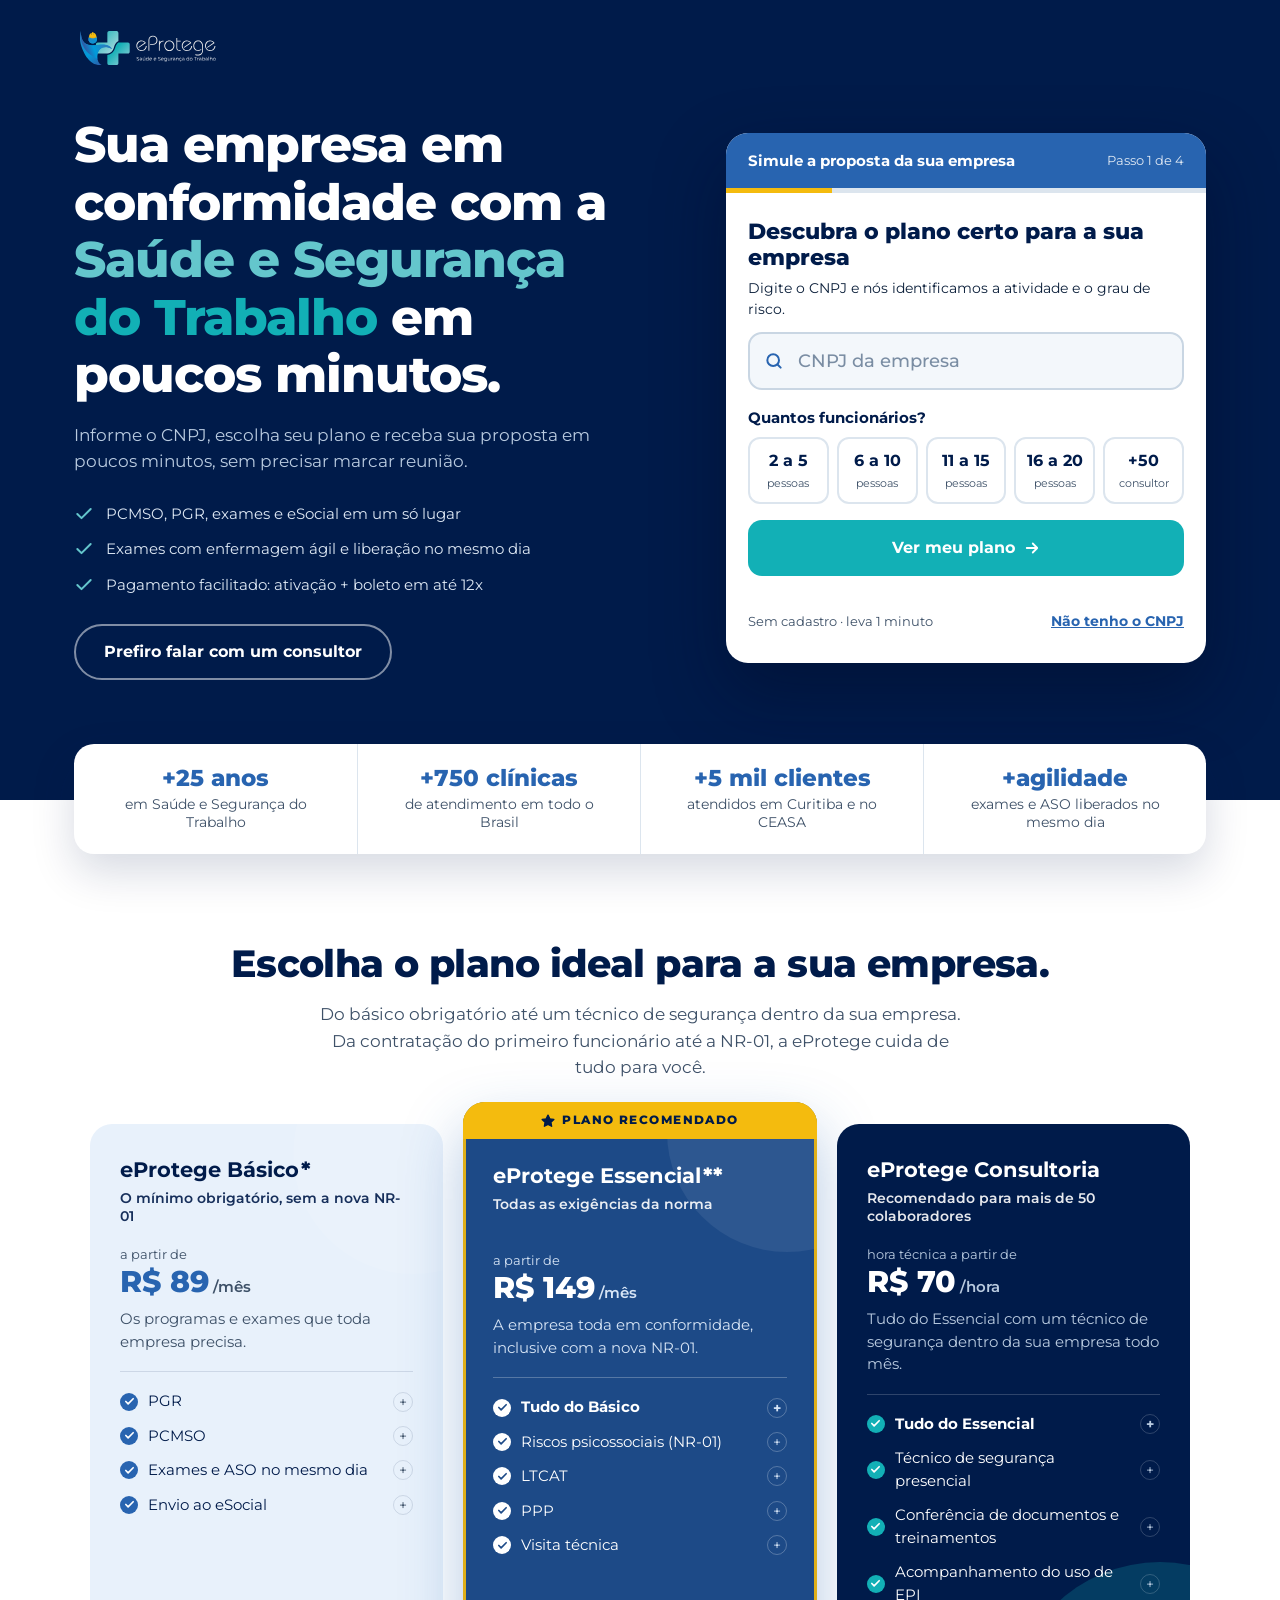
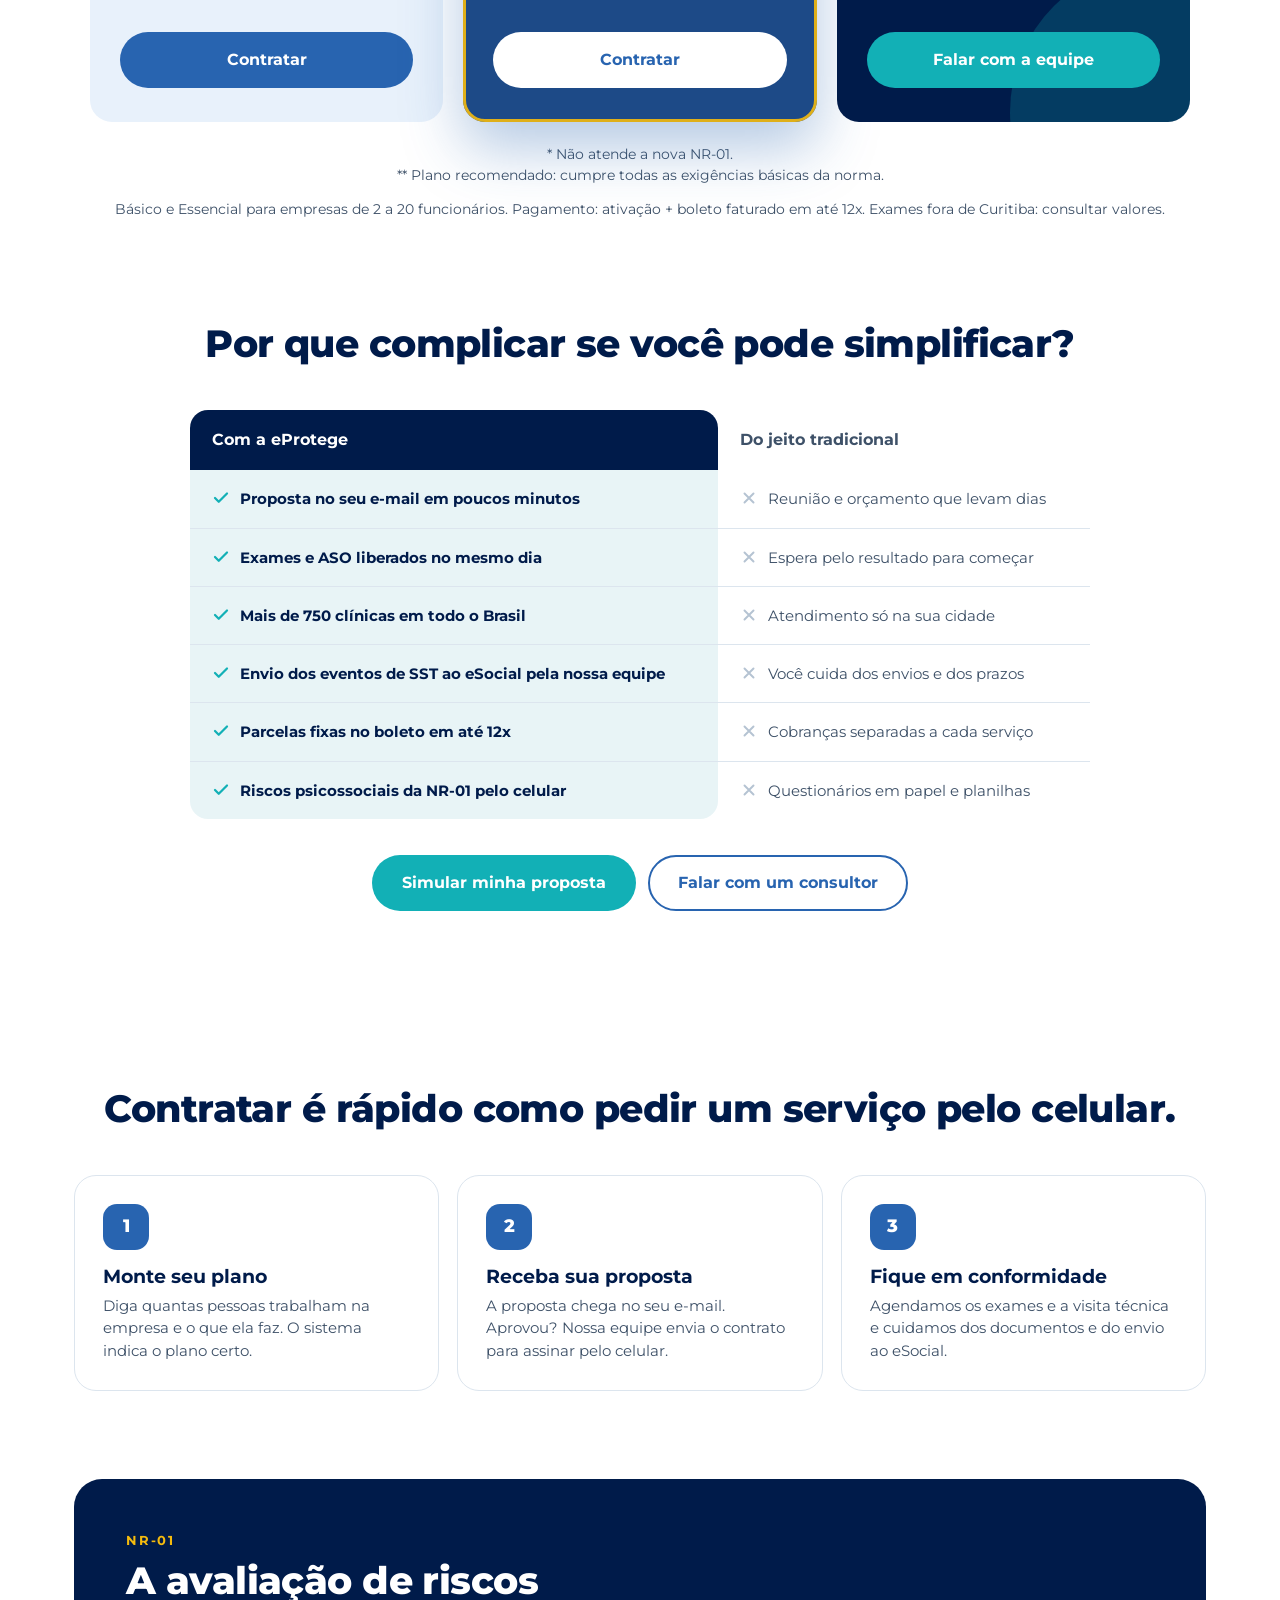
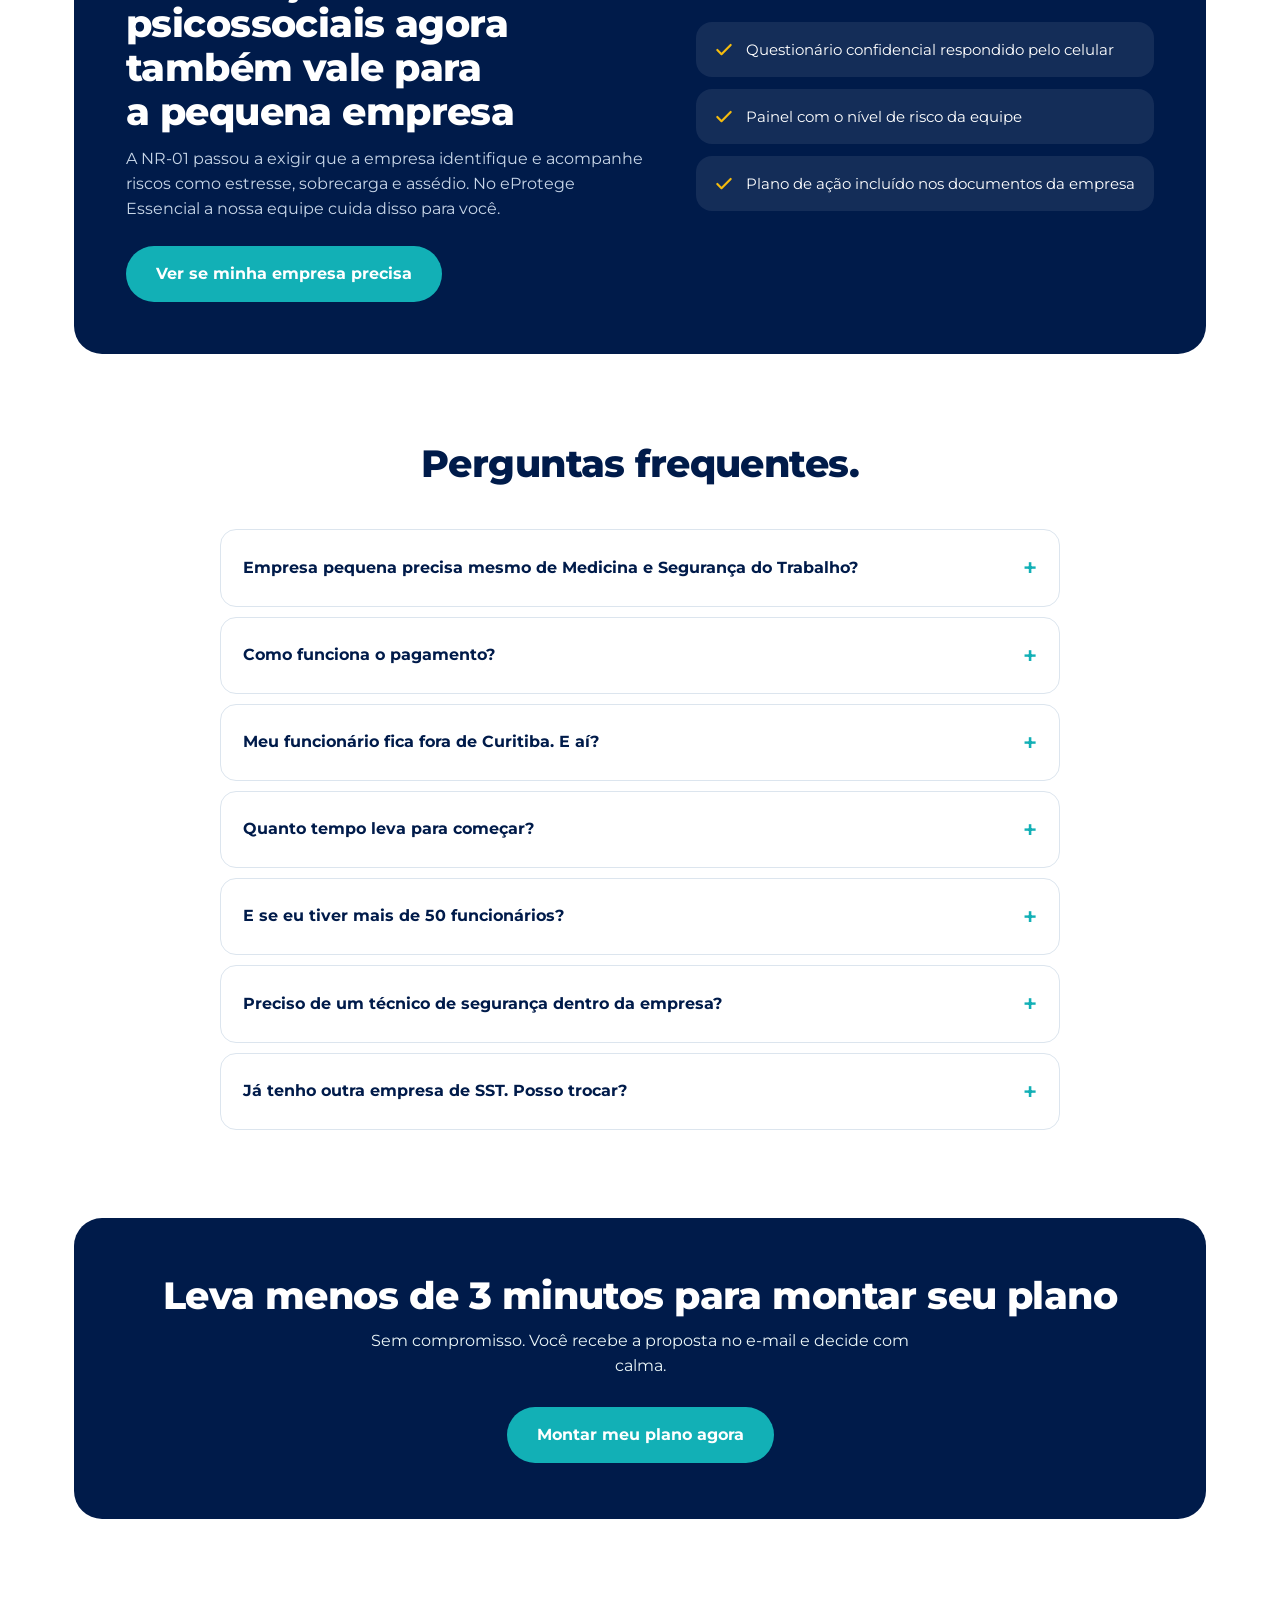
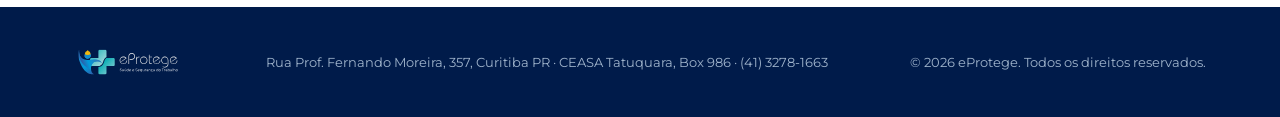
==== commit 4268b7c6: "Autovenda: simulador em 4 telas curtas, CNPJ em destaque, WhatsApp Ju/Carol, cartões de plano maiore" ====
--- a/autovenda/index.html
+++ b/autovenda/index.html
@@ -12,7 +12,7 @@
 <style>
 :root{
   --navy:#001B4A; --blue:#2864B0; --teal:#12B0B6; --teal-l:#64C6CC; --yellow:#F4BB0E; --gray:#3E5A70;
-  --bg:#FFFFFF; --bg2:#F3F7FB; --fg:#0B1F3A; --muted:#55708A; --line:#DCE5EE; --soft:#E8F4F6; --err:#D64545;
+  --bg:#FFFFFF; --bg2:#F3F7FB; --fg:#0B1F3A; --muted:#3E5168; --line:#DCE5EE; --soft:#E8F4F6; --err:#D64545;
   --grad:var(--blue);
   --f:'Montserrat',system-ui,-apple-system,'Segoe UI',sans-serif;
 }
@@ -76,7 +76,7 @@
 .bar i{display:block;height:100%;background:var(--yellow);width:20%;transition:width .35s}
 .cfg-body{padding:24px 22px 22px;min-height:470px}
 .stp{font-size:12px;font-weight:700;color:var(--teal);letter-spacing:.1em;text-transform:uppercase}
-.q{font-size:21px;font-weight:800;margin:4px 0 16px;color:var(--navy)}
+.q{font-size:22px;font-weight:800;margin:2px 0 14px;color:var(--navy);line-height:1.2}
 .opts{display:grid;gap:10px}
 .opt{display:flex;gap:12px;align-items:center;text-align:left;width:100%;border:2px solid var(--line);background:#fff;color:var(--fg);border-radius:14px;padding:12px 14px;cursor:pointer;transition:border-color .15s,background .15s}
 .opt:hover{border-color:var(--teal-l)}
@@ -166,7 +166,7 @@
 .cmp-cta{display:flex;justify-content:center;flex-wrap:wrap;gap:12px;margin-top:36px}
 
 /* Planos */
-.pl{display:grid;grid-template-columns:repeat(3,1fr);gap:16px;align-items:stretch;max-width:980px;margin:0 auto}
+.pl{display:grid;grid-template-columns:repeat(3,1fr);gap:20px;align-items:stretch;max-width:1100px;margin:0 auto}
 /* Seleção de planos no configurador */
 .pks{display:grid;gap:9px}
 .pk{display:flex;gap:12px;align-items:center;width:100%;text-align:left;border:2px solid var(--line);background:#fff;color:var(--fg);border-radius:14px;padding:12px 14px;cursor:pointer;transition:border-color .15s,background .15s}
@@ -179,7 +179,7 @@
 .ex-h{font-size:14px;font-weight:700;color:var(--navy)}
 .ast{color:var(--teal);font-weight:800;margin-left:2px}
 .pc .ast{color:inherit}
-.pc-a{font-size:13px;font-weight:600;color:var(--sub);margin:4px 0 0}
+.pc-a{font-size:14px;font-weight:600;color:var(--c);opacity:.9;margin:6px 0 0;line-height:1.35;min-height:2.7em}
 .notas{font-size:12px;color:var(--muted);margin:8px 2px 0;line-height:1.5}
 .trs{display:grid;gap:8px}
 .tr{display:flex;gap:10px;align-items:center;border:1.5px solid var(--line);border-radius:12px;padding:10px 12px;background:#fff}
@@ -198,6 +198,78 @@
 .qt button:hover:not([disabled]){border-color:var(--teal)}
 .qt button[disabled]{opacity:.4;cursor:default}
 .qt b{min-width:22px;text-align:center;font-size:15px;color:var(--navy)}
+/* Configurador em 3 passos */
+.lbl{font-weight:700;color:var(--navy);font-size:15px;margin:16px 0 8px}
+.sub-q{font-size:13.5px;color:var(--fg);margin:-8px 0 12px}
+.chips{display:flex;flex-wrap:wrap;gap:8px}
+.chip{border:2px solid var(--line);background:#fff;color:var(--navy);border-radius:10px;padding:9px 13px;font-weight:700;font-size:14px;cursor:pointer}
+.chip:hover{border-color:var(--teal-l)}
+.chip.on{border-color:var(--teal);background:var(--teal);color:#fff}
+.notas{color:var(--fg)}
+.xs-h{margin:22px 0 10px;padding-top:16px;border-top:2px solid var(--line);font-weight:800;color:var(--navy);font-size:17px}
+.xs-h small{display:block;font-weight:500;font-size:12.5px;color:var(--muted);margin-top:2px}
+.xs{border:2px solid var(--line);border-radius:12px;padding:11px 12px;background:#fff;margin-bottom:8px}
+.xs.on{border-color:var(--teal);background:var(--soft)}
+.xs-row{display:flex;gap:10px;align-items:flex-start}
+.xs .ck{width:22px;height:22px;border:2px solid #9AAFC4;display:grid;place-items:center;flex:none;background:#fff;color:#fff;cursor:pointer;padding:0;margin-top:1px}
+.xs.on .ck,.xs .ck.fixo{background:var(--teal);border-color:var(--teal)}
+.xs-t{flex:1;min-width:0;display:grid;gap:3px}
+.xs-t b{font-size:14.5px;color:var(--fg)}
+.xs-t b small{font-weight:600;color:var(--muted);font-size:12px}
+.why{font-size:12.5px;color:var(--fg);line-height:1.4}
+.xs-v{display:grid;justify-items:end;gap:6px;text-align:right;flex:none}
+.xs-v>small{font-size:11.5px;color:var(--muted);margin-bottom:-6px}
+.pr{position:relative;font-weight:800;color:var(--blue);font-size:14px;white-space:nowrap;cursor:help;outline:none}
+.pr small{font-weight:600;color:var(--muted);font-size:11.5px}
+.pr::after{content:attr(data-de);position:absolute;right:0;bottom:calc(100% + 6px);background:var(--navy);color:#fff;font-size:12px;font-weight:600;padding:5px 9px;border-radius:8px;white-space:nowrap;opacity:0;pointer-events:none;transition:opacity .15s;z-index:5}
+.pr:hover::after,.pr:focus::after{opacity:1}
+.hrs{display:flex;flex-wrap:wrap;gap:6px;margin:10px 0 0 32px}
+.hrs .chip{font-size:12.5px;padding:7px 10px}
+.mais-tr>summary{margin-bottom:8px}
+.btn.zap,.cfg .btn.zap{background:#25D366;color:#fff;border-color:#25D366}
+.btn.zap:hover{background:#1EBE5A;box-shadow:0 10px 24px rgba(37,211,102,.35)}
+/* Passo 1: CNPJ em destaque */
+.sr{position:absolute;width:1px;height:1px;overflow:hidden;clip:rect(0 0 0 0)}
+.f.big{position:relative;margin-bottom:10px}
+.f.big input{height:58px;font-size:18px;font-weight:600;padding-left:48px;border-radius:14px;border-color:#C9D6E3;background:var(--bg2)}
+.f.big input:focus{background:#fff;border-color:var(--teal)}
+.f.big input::placeholder{color:#7A8DA3;font-weight:500}
+.in-ic{position:absolute;left:16px;top:19px;color:var(--blue);pointer-events:none}
+.found{display:flex;gap:10px;align-items:flex-start}
+.found.ok-emp{background:#E7F7EE;border:1.5px solid #9ED9B6}
+.found.ok-emp>span:last-child{display:grid;gap:2px}
+.ok-ic{width:24px;height:24px;border-radius:50%;background:#1E9E5A;color:#fff;display:grid;place-items:center;flex:none}
+.spin.dk{border-color:rgba(40,100,176,.25);border-top-color:var(--blue);width:16px;height:16px;flex:none;margin-top:1px}
+.fxs{display:grid;grid-template-columns:repeat(5,1fr);gap:8px}
+.fx{border:2px solid var(--line);background:#fff;border-radius:12px;padding:10px 4px;cursor:pointer;display:grid;gap:1px;text-align:center;color:var(--navy);transition:border-color .15s,background .15s}
+.fx b{font-size:16px}
+.fx small{font-size:11px;color:var(--muted)}
+.fx:hover{border-color:var(--teal-l)}
+.fx.on{background:var(--navy);border-color:var(--navy);color:#fff}
+.fx.on small{color:#B9CBE0}
+.cfg .btn svg{flex:none}
+.rodape-cfg{display:flex;justify-content:space-between;align-items:center;gap:10px;margin-top:12px;font-size:12.5px;color:var(--muted);flex-wrap:wrap}
+.pk-v small{display:block;font-size:11px;font-weight:600;color:var(--muted);text-align:right}
+.pk-v{font-size:16px}
+/* Extras em cartões */
+.tiles{display:grid;grid-template-columns:1fr 1fr;gap:8px}
+.tile{display:flex;flex-direction:column;gap:8px;border:2px solid var(--line);border-radius:14px;padding:12px;background:#fff;cursor:pointer;position:relative;transition:border-color .15s,background .15s}
+.tile:hover{border-color:var(--teal-l)}
+.tile.on{border-color:var(--teal);background:var(--soft)}
+.tile .ck{position:absolute;top:10px;right:10px;width:20px;height:20px;border:2px solid #9AAFC4;display:grid;place-items:center;background:#fff;color:#fff}
+.tile.on .ck{background:var(--teal);border-color:var(--teal)}
+.tile-t{display:grid;gap:2px;padding-right:24px}
+.tile-t b{font-size:14px;color:var(--fg);line-height:1.25}
+.tile-t small{font-size:11.5px;color:var(--muted)}
+.tile-v{display:flex;align-items:center;justify-content:space-between;gap:6px;flex-wrap:wrap;margin-top:auto}
+.tile-v>small{font-size:11px;color:var(--muted);width:100%;margin-bottom:-6px}
+.tile.wide{flex-direction:row;align-items:center;margin-bottom:6px}
+.tile.wide .tile-t{flex:1}
+.tile.wide .tile-v{display:grid;justify-items:end;margin:0 26px 0 0}
+.tile .pr::after{left:0;right:auto}
+.tile .qt button{width:28px;height:28px;font-size:16px}
+.hrs{margin:0 0 10px}
+@media (max-width:440px){.fxs{grid-template-columns:repeat(3,1fr)}.tiles{grid-template-columns:1fr}}
 .ex{display:flex;gap:10px;align-items:center;width:100%;text-align:left;border:1.5px dashed var(--teal-l);background:#fff;color:var(--fg);border-radius:12px;padding:9px 12px;cursor:pointer;font-size:13.5px}
 .ex.on{border-style:solid;border-color:var(--teal);background:var(--soft)}
 .ex-t{flex:1;min-width:0;font-weight:600;color:var(--navy)}
@@ -215,13 +287,13 @@
 .pk-v{font-size:12.5px;font-weight:700;color:var(--blue);white-space:nowrap}
 .soma{display:flex;justify-content:space-between;align-items:center;gap:10px;margin-top:12px;padding:12px 14px;border-radius:12px;background:var(--bg2);font-size:13.5px;color:var(--muted)}
 .soma b{color:var(--navy);font-size:16px}
-.pc{--c:var(--navy);--sub:var(--muted);--chk:var(--blue);--chk-fg:#fff;--div:rgba(0,27,74,.12);background:#E8F1FB;color:var(--c);border-radius:20px;padding:30px 26px;display:flex;flex-direction:column;position:relative;overflow:hidden;isolation:isolate}
+.pc{--c:var(--navy);--sub:var(--muted);--chk:var(--blue);--chk-fg:#fff;--div:rgba(0,27,74,.12);background:#E8F1FB;color:var(--c);border-radius:22px;padding:34px 30px;display:flex;flex-direction:column;position:relative;overflow:hidden;isolation:isolate}
 .pc::after{content:"";position:absolute;right:-90px;top:-90px;width:240px;height:240px;border-radius:50%;background:rgba(255,255,255,.07);z-index:-1}
-.pc:nth-child(2){background:var(--blue);--c:#fff;--sub:#D6E4F5;--chk:#fff;--chk-fg:var(--blue);--div:rgba(255,255,255,.25)}
+.pc:nth-child(2){background:#1D4A87;--c:#fff;--sub:#D6E4F5;--chk:#fff;--chk-fg:#1D4A87;--div:rgba(255,255,255,.25)}
 .pc:nth-child(3){background:var(--navy);--c:#fff;--sub:#B9CBE0;--chk:var(--teal);--chk-fg:#fff;--div:rgba(255,255,255,.18)}
 .pc:nth-child(3)::after{background:rgba(18,176,182,.22);width:300px;height:300px;right:-120px;top:auto;bottom:-140px}
 .pc:nth-child(4){background:#0C8C92;--c:#fff;--sub:#E0F6F7;--chk:#fff;--chk-fg:#0C8C92;--div:rgba(255,255,255,.3)}
-.pc h3{font-size:19px;color:var(--c);white-space:nowrap}
+.pc h3{font-size:21px;color:var(--c);white-space:nowrap}
 .pc .val{margin-top:14px;min-height:62px;display:flex;flex-direction:column;justify-content:center}
 .pc .val small{font-size:12.5px;color:var(--sub)}
 .pc .val b{font-size:30px;font-weight:800;line-height:1.1;color:var(--c)}
@@ -322,7 +394,7 @@
   <div class="container hero-grid">
     <div>
       <h1>Sua empresa em conformidade com a <em>Saúde e Segurança</em> <em class="t">do Trabalho</em> em poucos minutos.</h1>
-      <p class="sub">Responda 4 perguntas, escolha seu plano e receba sua proposta em poucos minutos, sem precisar marcar reunião.</p>
+      <p class="sub">Informe o CNPJ, escolha seu plano e receba sua proposta em poucos minutos, sem precisar marcar reunião.</p>
       <ul class="hero-list">
         <li><svg width="20" height="20" viewBox="0 0 24 24" fill="none" stroke="currentColor" stroke-width="2.4" stroke-linecap="round" stroke-linejoin="round"><path d="M20 6 9 17l-5-5"/></svg>PCMSO, PGR, exames e eSocial em um só lugar</li>
         <li><svg width="20" height="20" viewBox="0 0 24 24" fill="none" stroke="currentColor" stroke-width="2.4" stroke-linecap="round" stroke-linejoin="round"><path d="M20 6 9 17l-5-5"/></svg>Exames com enfermagem ágil e liberação no mesmo dia</li>
@@ -456,9 +528,13 @@
   gtm: '',
   // Número de parcelas exibido
   parcelas: 12,
-  // WhatsApp do comercial com DDI e DDD, só números (ex.: '5541999999999').
-  // Preenchido: os botões "Falar com um consultor" abrem o WhatsApp. Vazio: abrem o formulário de contato.
-  whatsapp: '',
+  // Consultoras que recebem os clientes no WhatsApp: cada pessoa cai em uma delas por sorteio (meio a meio).
+  // whatsapp com DDI e DDD, só números (ex.: '5541999999999'). Sem nenhum número: os botões abrem o formulário
+  // de contato e a tela final mostra o telefone fixo.
+  consultoras: [
+    { nome: 'Ju', whatsapp: '' },
+    { nome: 'Carol', whatsapp: '' }
+  ],
   // Planos em níveis (a empresa escolhe um). precos = valor da PARCELA por tipo de atividade e faixa de funcionários:
   // a = 2 a 5, b = 6 a 10, c = 11 a 15, d = 16 a 20 (mais de 20 = proposta com a equipe). null = "Valor na proposta".
   // destaque = cartão em evidência. ast = asterisco da nota de rodapé. sobMedida = não gera proposta, a equipe liga.
@@ -589,6 +665,7 @@
   brain:'<path d="M9.5 2A2.5 2.5 0 0 0 7 4.5v.5a3 3 0 0 0-2 5 3 3 0 0 0 2 5v.5A2.5 2.5 0 0 0 12 17V4.5A2.5 2.5 0 0 0 9.5 2zM14.5 2A2.5 2.5 0 0 1 17 4.5v.5a3 3 0 0 1 2 5 3 3 0 0 1-2 5v.5a2.5 2.5 0 0 1-5 0"/>',
   swap:'<path d="M17 3l4 4-4 4M21 7H9M7 21l-4-4 4-4M3 17h12"/>',
   ok:'<path d="M20 6 9 17l-5-5"/>',
+  seta:'<path d="M5 12h14M13 6l6 6-6 6"/>',
   back:'<path d="m15 18-6-6 6-6"/>',
   x:'<path d="M18 6 6 18M6 6l12 12"/>',
   star:'<path d="m12 2 3.1 6.3 6.9 1-5 4.9 1.2 6.8L12 17.8 5.8 21l1.2-6.8-5-4.9 6.9-1z" fill="currentColor"/>',
@@ -680,13 +757,34 @@
 const empresaNome=()=>S.emp?.fantasia||S.emp?.razao||S.empManual.trim();
 
 /* ---------- WhatsApp ---------- */
-function linkZap(){
-  const plano=S.sel.length&&S.faixa?` Montei o ${PL[S.sel[0]].nome} para ${FAIXAS.find(f=>f.id===S.faixa).t.toLowerCase()}.`:'';
-  return `https://wa.me/${CONFIG.whatsapp}?text=${encodeURIComponent('Olá! Vim pelo site e quero falar com um consultor da eProtege.'+plano)}`;
-}
-// com WhatsApp configurado o botão abre a conversa; sem, abre o formulário de contato
-const botaoConsultor=cls=>CONFIG.whatsapp
-  ?`<a class="${cls}" data-zap href="${linkZap()}" target="_blank" rel="noopener">${svg('zap',18,2)}Falar com um consultor no WhatsApp</a>`
+// sorteia a consultora uma vez por visita (fica a mesma em todos os botões e vai para a planilha)
+const comZap=()=>CONFIG.consultoras.filter(c=>c.whatsapp);
+function consultora(){
+  const lista=comZap();if(!lista.length)return null;
+  if(!S.cons||!lista.includes(S.cons))S.cons=lista[Math.floor(Math.random()*lista.length)];
+  return S.cons;
+}
+// mensagem pronta: quem é, de qual empresa, quantos funcionários e o que pediu
+function msgZap(){
+  const c=consultora(),nome=S.dados.nome.trim(),emp=empresaNome(),faixa=FAIXAS.find(f=>f.id===S.faixa)?.t.toLowerCase();
+  const cnpj=!S.semCnpj&&S.cnpj?` (CNPJ ${S.cnpj})`:'';
+  let m=`Olá, ${c.nome}!`;
+  if(nome)m+=` Sou ${nome}${emp?`, da ${emp}${cnpj}`:''}.`;
+  else if(emp)m+=` Sou da ${emp}${cnpj}.`;
+  if(faixa)m+=` Temos ${faixa}.`;
+  if(S.step===P.OK&&S.modo==='contratar'){
+    const extras=[pacote()&&'técnico presencial',treinQtd()&&'treinamentos'].filter(Boolean);
+    m+=` Pedi pelo site a proposta do ${nomesSel()}${extras.length?` com ${extras.join(' e ')}`:''} e quero falar sobre a minha proposta.`;
+  }else if(S.step===P.OK)m+=` Preenchi o formulário no site e quero falar sobre um plano para a minha empresa.`;
+  else m+=` Vim pelo site da eProtege e quero falar sobre um plano${S.sel.length&&S.step>=1?` (estou vendo o ${nomesSel()})`:''} para a minha empresa.`;
+  return m;
+}
+const linkZap=()=>`https://wa.me/${consultora().whatsapp}?text=${encodeURIComponent(msgZap())}`;
+const iconeZap=`<svg width="20" height="20" viewBox="0 0 24 24" fill="currentColor" aria-hidden="true"><path d="M12 2a10 10 0 0 0-8.6 15.1L2 22l5-1.3A10 10 0 1 0 12 2zm0 18.2a8.2 8.2 0 0 1-4.2-1.2l-.3-.2-3 .8.8-2.9-.2-.3A8.2 8.2 0 1 1 12 20.2zm4.5-6.1c-.2-.1-1.5-.7-1.7-.8s-.4-.1-.6.1-.6.8-.8 1-.3.2-.5.1a6.7 6.7 0 0 1-3.3-2.9c-.3-.4.3-.4.7-1.3.1-.2 0-.3 0-.4l-.8-1.8c-.2-.5-.4-.4-.6-.4h-.5a1 1 0 0 0-.7.3 3 3 0 0 0-.9 2.2 5.2 5.2 0 0 0 1.1 2.7 11.8 11.8 0 0 0 4.5 4c1.7.7 2.3.8 3.2.6a2.7 2.7 0 0 0 1.8-1.2 2.2 2.2 0 0 0 .1-1.2c0-.1-.2-.2-.4-.3z"/></svg>`;
+// botão verde do WhatsApp (com número configurado); sem número, abre o formulário de contato
+const botaoZap=txt=>`<a class="btn zap" data-zap href="${linkZap()}" target="_blank" rel="noopener">${iconeZap}${esc(txt)}</a>`;
+const botaoConsultor=cls=>comZap().length
+  ?botaoZap('Falar com uma consultora no WhatsApp')
   :`<button type="button" class="${cls}" data-act="modo" data-v="consultor">Prefiro falar com um consultor</button>`;
 
 /* ---------- Telas ---------- */
@@ -694,119 +792,110 @@
 const back=()=>`<button type="button" class="back" data-act="back">${svg('back',16)}Voltar</button>`;
 const field=(id,label,type,val,msg,extra='')=>`<div class="f" id="f_${id}"><label for="${id}">${label}</label><input id="${id}" type="${type}" value="${esc(val)}" ${extra}><span class="msg">${msg}</span></div>`;
 
+/* Passos: 0 empresa (CNPJ + funcionários), 1 plano, 2 extras (técnico e cursos), 3 dados, 4 pronto */
+const P={EMP:0,PLANO:1,EXTRAS:2,DADOS:3,OK:4};
+function statusCnpj(){
+  const e=S.emp;
+  if(e?.carregando)return `<div class="found"><span class="spin dk"></span>Buscando sua empresa na Receita...</div>`;
+  if(e?.erro)return `<div class="found warn">${esc(e.erro)}</div>`;
+  if(e?.falhou)return `<div class="found warn">Não conseguimos consultar o CNPJ agora, mas ele ficou anotado.</div>`;
+  if(e?.razao)return `<div class="found ok-emp"><span class="ok-ic">${svg('ok',14,3.4)}</span><span><b>${esc(e.fantasia||e.razao)}</b><span>${esc(e.cnaeDesc||[e.cidade,e.uf].filter(Boolean).join(', '))}</span>${S.gr?`<span class="gr">Grau de risco ${S.gr} · ${S.gr>=3?'maior risco':'menor risco'}</span>`:''}</span></div>`;
+  return '';
+}
+// preço com o valor cheio ao passar o mouse (ou tocar)
+const preco=(por,de,un)=>`<span class="pr" tabindex="0" data-de="Sem o pacote: R$ ${brl(de)}">R$ ${brl(por)}${un?` <small>${esc(un)}</small>`:''}</span>`;
+const voltar=()=>`<button type="button" class="back" data-act="back">${svg('back',16)}Voltar</button>`;
+const icoBusca=`<svg width="20" height="20" viewBox="0 0 24 24" fill="none" stroke="currentColor" stroke-width="2.4" stroke-linecap="round" aria-hidden="true"><circle cx="11" cy="11" r="7"/><path d="m20 20-3.5-3.5"/></svg>`;
+
 function render(){
-  const labels=['Passo 1 de 4','Passo 2 de 4','Passo 3 de 4','Seus planos','Programe o seu ano','Seus dados','Pronto'];
-  $('stepLabel').textContent=S.direto&&S.step===5?'Falar com consultor':labels[S.step];
-  $('barFill').style.width=[20,40,60,74,84,92,100][S.step]+'%';
+  const labels=['Passo 1 de 4','Passo 2 de 4','Passo 3 de 4','Passo 4 de 4','Pronto'];
+  $('stepLabel').textContent=S.direto&&S.step===P.DADOS?'Falar com consultor':labels[S.step];
+  $('barFill').style.width=[22,45,68,88,100][S.step]+'%';
   let h='';
-  if(S.step===0)h=`<div class="stp">Sua empresa</div><div class="q">Quantas pessoas trabalham na empresa?</div><div class="opts">${FAIXAS.map(f=>opt(f,S.faixa,'faixa')).join('')}</div><button type="button" class="btn" data-act="next">Continuar</button><p class="hint" id="hint"></p>`;
-  if(S.step===1){
-    // CNPJ primeiro: pelo CNAE sai o grau de risco (NR-04). Sem CNPJ, ou sem grau, a pessoa escolhe a atividade.
-    const e=S.emp,manual=S.semCnpj||e?.falhou||(e?.razao&&!S.gr);
-    let st='';
-    if(e?.carregando)st=`<div class="found">Buscando sua empresa...</div>`;
-    else if(e?.erro)st=`<div class="found warn">${esc(e.erro)}</div>`;
-    else if(e?.falhou)st=`<div class="found warn">Não conseguimos consultar o CNPJ agora, mas ele ficou anotado.</div>`;
-    else if(e?.razao)st=`<div class="found"><span class="tag">ENCONTRAMOS</span><b>${esc(e.fantasia||e.razao)}</b><span>${esc([e.cidade,e.uf].filter(Boolean).join(', '))}${e.cnaeDesc?' · '+esc(e.cnaeDesc):''}</span>${S.gr?`<span class="gr">Grau de risco ${S.gr} pela NR-04 · ${S.gr>=3?'atividade de maior risco':'atividade de menor risco'}</span>`:''}</div>`;
-    h=`${back()}<div class="stp">Sua empresa</div><div class="q">${S.semCnpj?'O que sua equipe faz no dia a dia?':'Qual é o CNPJ da empresa?'}</div>
-      ${S.semCnpj?'':`<p class="terms" style="margin:-8px 0 12px">Com o CNPJ identificamos a atividade e o grau de risco da empresa e indicamos os treinamentos que ela precisa.</p>
-      <div class="f" id="f_cnpj"><label for="cnpj">CNPJ da empresa</label><input id="cnpj" inputmode="numeric" placeholder="00.000.000/0000-00" value="${esc(S.cnpj)}" autocomplete="off"><span class="msg">Digite os 14 números do CNPJ</span></div>${st}`}
-      ${manual?`${S.semCnpj?'':'<div class="q2">O que sua equipe faz no dia a dia?</div>'}<div class="opts">${RISCOS.map(r=>opt(r,S.risco,'risco')).join('')}</div>`:''}
-      <button type="button" class="btn" data-act="next">Continuar</button><p class="hint" id="hint"></p>
-      <button type="button" class="link" data-act="${S.semCnpj?'comcnpj':'semcnpj'}" style="display:block;margin:4px auto 0">${S.semCnpj?'Prefiro informar o CNPJ':'Não tenho o CNPJ em mãos'}</button>`;
+  if(S.step===P.EMP){
+    const manual=S.semCnpj||S.emp?.falhou||(S.emp?.razao&&!S.gr);
+    const chip=f=>`<button type="button" class="fx ${S.faixa===f.id?'on':''}" data-k="faixa" data-v="${f.id}"><b>${esc(f.t.replace(' funcionários','').replace('Mais de ','+'))}</b><small>${f.id===GRANDE?'consultor':'pessoas'}</small></button>`;
+    h=`<div class="q">Descubra o plano certo para a sua empresa</div>
+      <p class="sub-q">${S.semCnpj?'Sem problema. Conte o que a sua equipe faz:':'Digite o CNPJ e nós identificamos a atividade e o grau de risco.'}</p>
+      ${S.semCnpj?'':`<div class="f big" id="f_cnpj"><label for="cnpj" class="sr">CNPJ da empresa</label><span class="in-ic">${icoBusca}</span><input id="cnpj" inputmode="numeric" placeholder="CNPJ da empresa" value="${esc(S.cnpj)}" autocomplete="off"><span class="msg">Digite os 14 números do CNPJ</span></div>${statusCnpj()}`}
+      ${manual?`${S.semCnpj?'':'<div class="lbl">O que a sua equipe faz no dia a dia?</div>'}<div class="opts">${RISCOS.map(r=>opt(r,S.risco,'risco')).join('')}</div>`:''}
+      <div class="lbl">Quantos funcionários?</div><div class="fxs">${FAIXAS.map(chip).join('')}</div>
+      <button type="button" class="btn" data-act="next">${S.faixa===GRANDE?'Continuar':'Ver meu plano'} ${svg('seta',18,2.4)}</button><p class="hint" id="hint"></p>
+      <div class="rodape-cfg"><span>Sem cadastro · leva 1 minuto</span><button type="button" class="link" data-act="${S.semCnpj?'comcnpj':'semcnpj'}">${S.semCnpj?'Informar o CNPJ':'Não tenho o CNPJ'}</button></div>`;
   }
-  if(S.step===2)h=`${back()}<div class="stp">Momento</div><div class="q">O que te trouxe até aqui?</div><div class="opts">${NEEDS.map(n=>opt(n,S.need,'need')).join('')}</div><button type="button" class="btn" data-act="next">Ver meus planos</button><p class="hint" id="hint"></p>`;
-  if(S.step===3){
+  if(S.step===P.PLANO){
     if(!S.escolheu)S.sel=recomendado();
-    const rec=recomendado(),sob=S.faixa==='e',cons=sobMedida();
-    // plano sob medida exige o técnico: começa no pacote mínimo
-    if(cons&&!S.horas)S.horas=CONFIG.horas.pacotes[0].h;
+    const rec=recomendado();
     const linha=p=>{const on=S.sel.includes(p.id),v=parcelaDe(p.id);return `<button type="button" class="pk ${on?'on':''}" data-pl="${p.id}" aria-pressed="${on}">
       <span class="ck">${on?svg('ok',13,3.6):''}</span>
-      <span class="pk-t"><b>${esc(p.nome)}${p.ast?`<span class="ast">${p.ast}</span>`:''}${rec.includes(p.id)?' <span class="tag">RECOMENDADO</span>':''}</b><small>${esc(p.area)}</small></span>
-      <span class="pk-v">${p.sobMedida?'Sob medida':v==null?'Na proposta':`${CONFIG.parcelas}x R$ ${brl(v)}`}</span></button>`};
-    const hr=(h,t,v)=>{const on=S.horas===h;return `<button type="button" class="ex ${on?'on':''}" data-hr="${h}" aria-pressed="${on}">
-      <span class="ck">${on?svg('ok',12,3.6):''}</span><span class="ex-t">${esc(t)}</span>${v?`<span class="ex-v">R$ ${brl(v)} a hora</span>`:''}</button>`};
-    const horas=(cons?'':hr(0,'Agora não',0))+CONFIG.horas.pacotes.map(p=>hr(p.h,p.t,p.valor)).join('');
-    const p=pacote();
-    h=`${back()}<div class="stp">Seu plano</div><div class="q">Escolha o plano da sua empresa</div>
-      <p class="terms" style="margin:-8px 0 12px">${esc(FAIXAS.find(f=>f.id===S.faixa).t)} · ${S.risco==='alto'?'atividade de maior risco':'atividade de menor risco'}. Já deixamos marcado o que recomendamos.</p>
+      <span class="pk-t"><b>${esc(p.nome.replace('eProtege ',''))}${rec.includes(p.id)?' <span class="tag">RECOMENDADO</span>':''}</b><small>${esc(p.area)}</small></span>
+      <span class="pk-v">${p.sobMedida?'Sob medida':v==null?'Na proposta':`<small>12x</small>R$ ${brl(v)}`}</span></button>`};
+    h=`${voltar()}<div class="q">Escolha o seu plano</div>
+      <p class="sub-q">${esc(FAIXAS.find(f=>f.id===S.faixa).t)} · ${S.risco==='alto'?'maior risco':'menor risco'}</p>
       <div class="pks">${CONFIG.planos.map(linha).join('')}</div>
-      <p class="notas">${CONFIG.notas.map(esc).join('<br>')}</p>
-      <div class="exs"><span class="ex-h">${cons?'Horas do técnico na sua empresa':'Quer um técnico de segurança presencial na empresa?'}</span>${horas}
-        <p class="terms" style="margin:2px 0 0">O técnico combina com você como dividir as horas: um dia no mês, 4 horas a cada 15 dias ou dois períodos na semana. Fora do pacote, a hora avulsa é R$ ${brl(CONFIG.horas.avulsa)}.</p></div>
-      <div class="soma"><span>${S.sel.length?esc(PL[S.sel[0]].nome):'Nenhum plano escolhido'}${p?`<small>+ técnico presencial, ${esc(p.t)}, R$ ${brl(p.valor)} a hora</small>`:''}</span><b>${S.sel.length?esc(precoTxt()):''}</b></div>
-      ${cons?`<p class="terms">Este plano é montado para a realidade da sua empresa. Deixe seus dados e nas próximas horas nossa equipe entra em contato.</p>
-        <button type="button" class="btn" data-act="modo" data-v="equipe">Quero falar com a equipe</button><p class="hint" id="hint"></p>`
-      :`${sob?`<p class="terms">Para mais de 20 funcionários a nossa equipe monta uma proposta sob medida.</p>`:''}
-        <button type="button" class="btn" data-act="modo" data-v="contratar">Receber minha proposta</button><p class="hint" id="hint"></p>
-        ${botaoConsultor('btn out')}`}
-      <p class="terms" style="text-align:center">Pagamento: ativação + boleto em até ${CONFIG.parcelas}x</p>`;
+      <button type="button" class="btn" data-act="plano">Continuar ${svg('seta',18,2.4)}</button><p class="hint" id="hint"></p>
+      <p class="terms" style="text-align:center">Ativação + boleto em até ${CONFIG.parcelas}x</p>`;
   }
-  if(S.step===4){
-    const n=treinIds().length,ind=indicados(),indIds=ind.map(x=>x.id);
-    const tr=(t,motivo)=>{const q=S.trein[t.id]||0;return `<div class="tr ${q?'on':''}">
-      <span class="tr-t"><b>${esc(t.nome)}${t.carga?` <small>${esc(t.carga)}</small>`:''}</b>${motivo?`<span class="why">${esc(motivo)}</span>`:''}<span class="ex-v"><s>R$ ${brl(t.de)}</s> R$ ${brl(t.por)} <small>${esc(unTxt(t))}</small></span></span>
-      <span class="qt"><button type="button" data-tq="${t.id}" data-d="-1" aria-label="Diminuir ${esc(trNome(t))}" ${q?'':'disabled'}>−</button><b aria-live="polite">${q}</b><button type="button" data-tq="${t.id}" data-d="1" aria-label="Aumentar ${esc(trNome(t))}">+</button></span></div>`};
-    // outros: tudo que não foi indicado, sem as outras cargas de CIPA
-    const outros=CONFIG.treinamentos.filter(t=>!indIds.includes(t.id)&&!/^cipa/.test(t.id));
-    const quem=S.emp?.razao?esc(S.emp.fantasia||S.emp.razao):'a sua empresa';
-    const abertoOutros=outros.some(t=>S.trein[t.id]);
-    const duvida=CONFIG.whatsapp
-      ?`<a class="link" data-zap href="https://wa.me/${CONFIG.whatsapp}?text=${encodeURIComponent('Olá! Estou montando meu plano no site e quero ajuda para escolher os treinamentos da minha equipe.')}" target="_blank" rel="noopener">Fale com a gente no WhatsApp</a>`
-      :`<button type="button" class="link" data-act="modo" data-v="consultor">Fale com a nossa equipe</button>`;
-    h=`${back()}<div class="stp">Programe o seu ano</div><div class="q">Já deixe os treinamentos do ano garantidos</div>
-      <p class="terms" style="margin:-8px 0 12px">Fechando junto com o seu plano, treinamentos e palestras saem com preço especial. Em janeiro a nossa tabela muda.</p>
-      <div class="ex-h" style="margin-bottom:8px">Indicados para ${quem}${S.gr?` · grau de risco ${S.gr}`:''}</div>
-      <div class="trs">${ind.map(x=>tr(TR[x.id],x.motivo)).join('')}</div>
-      <details class="mais-tr"${abertoOutros?' open':''}><summary>Ver outros treinamentos e palestras</summary><div class="trs">${outros.map(t=>tr(t)).join('')}</div></details>
-      <p class="terms" style="margin:8px 0 0">Indicação feita pela atividade do CNPJ e pela NR-04. Nosso técnico confirma na visita.</p>
-      <div class="soma"><span>${n?`${n} ${n>1?'treinamentos escolhidos':'treinamento escolhido'}`:'Nenhum treinamento escolhido'}</span><b>${n?`R$ ${brl(treinValor())} na ativação`:''}</b></div>
-      <button type="button" class="btn" data-act="ano">${n?'Incluir e continuar':'Continuar sem treinamentos'}</button>
-      <p class="terms" style="text-align:center">Em dúvida sobre quais treinamentos a sua equipe precisa? ${duvida}</p>`;
+  if(S.step===P.EXTRAS){
+    const cons=sobMedida();
+    if(cons&&!S.horas)S.horas=CONFIG.horas.pacotes[0].h;
+    // técnico presencial
+    const tecOn=S.horas>0,min=Math.min(...CONFIG.horas.pacotes.map(x=>x.valor));
+    const tec=`<div class="tile wide ${tecOn?'on':''}" ${cons?'':'data-tec role="button" tabindex="0"'} aria-pressed="${tecOn}" title="Confere documentos, treinamentos vencidos e uso de EPI antes que vire problema.">
+      <span class="ck sq">${tecOn?svg('ok',12,3.6):''}</span>
+      <span class="tile-t"><b>Técnico de segurança na empresa</b><small>Documentos, treinamentos e EPI sempre em dia</small></span>
+      <span class="tile-v"><small>a partir de</small>${preco(min,CONFIG.horas.avulsa,'/hora')}</span></div>
+      ${tecOn?`<div class="hrs">${CONFIG.horas.pacotes.map(p=>`<button type="button" class="chip ${S.horas===p.h?'on':''}" data-hr="${p.h}">${p.h===20?'20h+':p.h+'h'}/mês · R$ ${brl(p.valor)}/h</button>`).join('')}</div>`:''}`;
+    // cursos indicados (4 primeiros), os demais em "ver mais"
+    const todos=indicados(),ind=todos.slice(0,4),indIds=todos.map(x=>x.id);
+    const outros=todos.slice(4).map(x=>TR[x.id]).concat(CONFIG.treinamentos.filter(t=>!indIds.includes(t.id)&&!/^cipa/.test(t.id)));
+    const mot=Object.fromEntries(todos.map(x=>[x.id,x.motivo]));
+    const tile=t=>{const q=S.trein[t.id]||0;return `<div class="tile ${q?'on':''}" data-tr="${t.id}" role="button" tabindex="0" aria-pressed="${!!q}"${mot[t.id]?` title="${esc(mot[t.id])}"`:''}>
+      <span class="ck sq">${q?svg('ok',12,3.6):''}</span>
+      <span class="tile-t"><b>${esc(t.nome.replace(/ \(NR-\d+\)/,''))}</b><small>${esc([t.carga,(t.nome.match(/NR-\d+/)||[''])[0]].filter(Boolean).join(' · '))}</small></span>
+      <span class="tile-v">${preco(t.por,t.de,unTxt(t).replace('por ','/').replace('turma de até ','turma até '))}${q?`<span class="qt" data-stop><button type="button" data-tq="${t.id}" data-d="-1" aria-label="Diminuir">−</button><b>${q}</b><button type="button" data-tq="${t.id}" data-d="1" aria-label="Aumentar">+</button></span>`:''}</span></div>`};
+    const p=pacote(),n=treinIds().length,soma=treinValor();
+    h=`${voltar()}<div class="q">${cons?'Horas do técnico':'Aproveite e inclua'}</div>
+      <p class="sub-q">${cons?'Escolha quantas horas por mês o técnico fica na sua empresa.':'Contratando junto, sai mais barato. Em janeiro a tabela muda.'}</p>
+      ${tec}
+      ${cons?'':`<div class="lbl">Indicados para ${S.emp?.razao?esc(S.emp.fantasia||S.emp.razao):'a sua empresa'}</div>
+      <div class="tiles">${ind.map(x=>tile(TR[x.id])).join('')}</div>
+      <details class="mais-tr"${outros.some(t=>S.trein[t.id])?' open':''}><summary>Ver mais treinamentos e palestras</summary><div class="tiles">${outros.map(tile).join('')}</div></details>`}
+      <div class="soma"><span>${esc(PL[S.sel[0]].nome)}${p?`<small>+ técnico ${esc(p.t)}</small>`:''}${n?`<small>+ ${n} ${n>1?'treinamentos':'treinamento'} · R$ ${brl(soma)} na ativação</small>`:''}</span><b>${esc(precoTxt())}</b></div>
+      ${cons?`<button type="button" class="btn" data-act="modo" data-v="equipe">Quero falar com a equipe</button><p class="hint" id="hint"></p>`
+      :`<button type="button" class="btn" data-act="modo" data-v="contratar">Receber minha proposta</button><p class="hint" id="hint"></p>
+        ${n||p?'':`<button type="button" class="link" data-act="modo" data-v="contratar" style="display:block;margin:10px auto 0">Agora não, só o plano</button>`}`}`;
   }
-  if(S.step===5){
-    const d=S.dados,contratar=S.modo==='contratar',equipe=S.modo==='equipe',e=S.emp;
+  if(S.step===P.DADOS){
+    const d=S.dados,contratar=S.modo==='contratar',equipe=S.modo==='equipe',e=S.emp,grande=S.faixa===GRANDE;
     let emp='';
-    if(S.semCnpj)emp=`${field('empManual','Nome da empresa','text',S.empManual,'Informe o nome da empresa','autocomplete="organization"')}<button type="button" class="link" data-act="comcnpj" style="margin:-4px 0 14px">Prefiro informar o CNPJ</button>`;
-    else{
-      emp=`<div class="f" id="f_cnpj"><label for="cnpj">CNPJ da empresa</label><input id="cnpj" inputmode="numeric" placeholder="00.000.000/0000-00" value="${esc(S.cnpj)}" autocomplete="off"><span class="msg">Digite os 14 números do CNPJ</span></div>`;
-      if(e?.carregando)emp+=`<div class="found">Buscando sua empresa...</div>`;
-      else if(e?.erro)emp+=`<div class="found warn">${esc(e.erro)}</div>`;
-      else if(e?.falhou)emp+=`<div class="found warn">Não conseguimos consultar o CNPJ agora, mas ele ficou anotado. Só falta o nome da empresa:</div>${field('empManual','Nome da empresa','text',S.empManual,'Informe o nome da empresa','autocomplete="organization"')}`;
-      else if(e?.razao)emp+=`<div class="found"><span class="tag">ENCONTRAMOS</span><b>${esc(e.fantasia||e.razao)}</b><span>${esc([e.cidade,e.uf].filter(Boolean).join(', '))}${e.cnaeDesc?' · '+esc(e.cnaeDesc):''}</span></div>`;
-      emp+=`<button type="button" class="link" data-act="semcnpj" style="margin:-4px 0 14px">Não tenho o CNPJ em mãos</button>`;
-    }
+    if(S.semCnpj||e?.falhou)emp=field('empManual','Nome da empresa','text',S.empManual,'Informe o nome da empresa','autocomplete="organization"');
+    else if(!e?.razao)emp=`<div class="f" id="f_cnpj"><label for="cnpj">CNPJ da empresa</label><input id="cnpj" inputmode="numeric" placeholder="00.000.000/0000-00" value="${esc(S.cnpj)}" autocomplete="off"><span class="msg">Digite os 14 números do CNPJ</span></div>${statusCnpj()}<button type="button" class="link" data-act="semcnpj" style="margin:-4px 0 14px">Não tenho o CNPJ em mãos</button>`;
     const extras=[pacote()&&horasTxt(),contratar&&treinQtd()&&'Treinamentos: '+treinTxt()].filter(Boolean);
-    const grande=S.faixa===GRANDE;
-    const recap=!grande&&S.sel.length&&S.faixa?`<div class="recap"><b>${esc(nomesSel())}</b> · ${esc(FAIXAS.find(f=>f.id===S.faixa).t)} · ${esc(precoTxt())}${extras.map(x=>`<br>+ ${esc(x)}`).join('')}</div>`:'';
-    h=`${S.direto?'':back()}<div class="stp">${contratar?'Proposta':grande?'Falar com um consultor':equipe?'Plano sob medida':'Falar com consultor'}</div><div class="q">${contratar?'Para quem enviamos a proposta?':grande?'Para quem o consultor liga?':equipe?'Para quem a nossa equipe liga?':'Como o consultor fala com você?'}</div>
-      ${grande?`<p class="terms" style="margin:-8px 0 12px">Para empresas com mais de 50 funcionários, um consultor monta o plano junto com você. Preencha seus dados.</p>`:equipe?`<p class="terms" style="margin:-8px 0 12px">Nas próximas horas nossa equipe entra em contato para entender a sua empresa e montar o plano.</p>`:''}
-      ${recap}
+    const recap=`<div class="recap">${e?.razao?`<b>${esc(e.fantasia||e.razao)}</b><br>`:''}${!grande&&S.sel.length?`${esc(nomesSel())} · ${esc(precoTxt())}${extras.map(x=>`<br>+ ${esc(x)}`).join('')}`:esc(FAIXAS.find(f=>f.id===S.faixa)?.t||'')}</div>`;
+    h=`${S.direto?'':voltar()}<div class="q">${contratar?'Para quem enviamos a proposta?':grande?'Para quem o consultor liga?':equipe?'Para quem a nossa equipe liga?':'Como o consultor fala com você?'}</div>
+      ${grande?`<p class="sub-q">Para empresas com mais de 50 funcionários, um consultor monta o plano junto com você.</p>`:''}
+      ${S.direto?'':recap}
       ${field('nome','Seu nome','text',d.nome,'Informe seu nome','autocomplete="name"')}
-      ${field('tel','Telefone','tel',d.tel,'Informe um telefone com DDD','inputmode="tel" autocomplete="tel" placeholder="(41) 99999 9999"')}
+      ${field('tel','WhatsApp','tel',d.tel,'Informe um telefone com DDD','inputmode="tel" autocomplete="tel" placeholder="(41) 99999 9999"')}
       ${field('email','E-mail','email',d.email,'Informe um e-mail válido','autocomplete="email" placeholder="voce@empresa.com.br"')}
       <div style="display:grid">${emp}</div>
       <div class="terms"><label><input type="checkbox" id="lgpd" ${d.lgpd?'checked':''}><span>Autorizo a eProtege a usar estes dados para enviar a proposta e entrar em contato, conforme a LGPD.</span></label></div>
-      <button type="submit" class="btn" ${S.enviando?'disabled':''}>${S.enviando?'<span class="spin"></span>Enviando':contratar?'Receber minha proposta':S.faixa===GRANDE?'Pedir contato do consultor':equipe?'Pedir contato da equipe':'Pedir contato do consultor'}</button>
+      <button type="submit" class="btn" ${S.enviando?'disabled':''}>${S.enviando?'<span class="spin"></span>Enviando':contratar?'Receber minha proposta':grande?'Pedir contato do consultor':equipe?'Pedir contato da equipe':'Pedir contato do consultor'}</button>
       ${S.direto?`<button type="button" class="link" data-act="montar" style="display:block;margin:14px auto 0">Prefiro montar meu plano primeiro</button>`:''}`;
   }
-  if(S.step===6){
+  if(S.step===P.OK){
     const contratar=S.modo==='contratar',equipe=S.modo==='equipe';
-    // mais de 50 funcionários ou plano com técnico: página de obrigado com o consultor e o WhatsApp
+    const c=consultora();
+    const zap=c?botaoZap(`Falar com a ${c.nome} no WhatsApp`):`<a class="btn" href="tel:+554132781663">Ligar para (41) 3278-1663</a>`;
     if(equipe){
-      const zap=CONFIG.whatsapp
-        ?`<a class="btn" data-zap href="https://wa.me/${CONFIG.whatsapp}?text=${encodeURIComponent(`Olá! Preenchi o formulário no site${empresaNome()?' pela '+empresaNome():''} e quero falar com um consultor da eProtege.`)}" target="_blank" rel="noopener">${svg('zap',18,2)}Falar com um consultor no WhatsApp</a>`
-        :`<a class="btn" href="tel:+554132781663">Ligar para (41) 3278-1663</a>`;
       h=`<div class="ok"><div class="big">${svg('ok',36,3)}</div><div class="q">Obrigada por preencher!</div>
-        <p>Para empresas do porte da sua, um consultor precisa te atender para montar o plano certo. Nas próximas horas ele entra em contato. Se preferir adiantar, fale com a gente agora.</p>
-        ${zap}</div>`;
-      $('cfgView').innerHTML=h;return;
-    }
-    h=`<div class="ok"><div class="big">${svg('ok',36,3)}</div><div class="q">${contratar?'Proposta a caminho!':'Pronto, recebemos!'}</div>
-      <p>${contratar?`Enviamos a proposta para <b>${esc(S.dados.email)}</b>. Se não encontrar, confira a caixa de spam. Nossa equipe também vai te chamar no WhatsApp para tirar qualquer dúvida.`:equipe?'Nas próximas horas nossa equipe entra em contato para entender a sua empresa e montar o plano com o técnico presencial.':'Um consultor da eProtege vai entrar em contato em até 1 dia útil.'}</p>
+        <p>Para empresas do porte da sua, um consultor precisa te atender para montar o plano certo. Nas próximas horas ele entra em contato. Se preferir adiantar, fale com a gente agora.</p>${zap}</div>`;
+    }else h=`<div class="ok"><div class="big">${svg('ok',36,3)}</div><div class="q">${contratar?'Proposta a caminho!':'Pronto, recebemos!'}</div>
+      <p>${contratar?`Enviamos a proposta para <b>${esc(S.dados.email)}</b>. Se não encontrar, confira a caixa de spam. ${c?`A ${esc(c.nome)}, sua consultora, vai cuidar do seu atendimento. Fale com ela agora:`:'Ficou com alguma dúvida? Fale com a gente agora.'}`:'Um consultor da eProtege vai entrar em contato em até 1 dia útil.'}</p>
+      ${contratar?zap:''}
       <div class="next">
-        <div><span>1</span>${contratar?'Você confere e aprova a proposta':equipe?'Conversa com a nossa equipe':'Conversa rápida com o consultor'}</div>
+        <div><span>1</span>${contratar?'Você confere e aprova a proposta':'Conversa rápida com o consultor'}</div>
         <div><span>2</span>${contratar?'Nossa equipe envia o contrato para assinar':'Proposta no seu e-mail'}</div>
         <div><span>3</span>Agendamos a visita técnica e os exames</div>
       </div></div>`;
@@ -818,55 +907,57 @@
 const view=$('cfgView');
 /* O que falta para seguir (o botão nunca fica apagado: ele diz o que falta) */
 function faltando(){
-  if(S.step===0&&!S.faixa)return['Escolha quantas pessoas trabalham na empresa.'];
-  if(S.step===1&&!S.risco){
-    if(S.emp?.carregando)return['Aguarde, estamos buscando a sua empresa.'];
+  if(S.step!==P.EMP)return null;
+  if(S.emp?.carregando)return['Aguarde, estamos buscando a sua empresa.'];
+  if(S.faixa===GRANDE)return null;
+  if(!S.risco){
     if(S.semCnpj||S.emp?.falhou||S.emp?.razao)return['Escolha o que a sua equipe faz.'];
-    return['Digite o CNPJ ou clique em "Não tenho o CNPJ em mãos".'];
+    return['Digite o CNPJ ou clique em "Não tenho o CNPJ".'];
   }
-  if(S.step===2&&!S.need)return['Escolha uma das opções acima.'];
+  if(!S.faixa)return['Escolha quantos funcionários a empresa tem.'];
   return null;
 }
+const rolar=()=>$('plano').scrollIntoView({block:'nearest',behavior:'smooth'});
 function avancar(){
   const f=faltando();
   if(f){const h=$('hint');if(h)h.textContent=f[0];return}
   // mais de 50 funcionários: direto para os dados e o consultor
-  if(S.step===0&&S.faixa===GRANDE){S.modo='equipe';S.step=5;track('autovenda_checkout',{modo:'grande'});render();$('plano').scrollIntoView({block:'nearest',behavior:'smooth'});return}
-  S.step++;track('autovenda_passo',{passo:S.step+1});
-  if(S.step===3)track('autovenda_plano',{planos:recomendado().join('+')});
-  render();$('plano').scrollIntoView({block:'nearest',behavior:'smooth'});
+  if(S.faixa===GRANDE){S.modo='equipe';S.step=P.DADOS;track('autovenda_checkout',{modo:'grande'})}
+  else{S.step=P.PLANO;track('autovenda_plano',{planos:recomendado().join('+')})}
+  render();rolar();
 }
 function focarFim(id){const i=$(id);if(i){i.focus();i.setSelectionRange(i.value.length,i.value.length)}}
-view.addEventListener('click',e=>{
+function clique(e){
   const pl=e.target.closest('[data-pl]');
   if(pl){S.escolheu=true;S.sel=[pl.dataset.pl];render();return}
   const hr=e.target.closest('[data-hr]');
   if(hr){S.horas=+hr.dataset.hr;track('autovenda_horas',{horas:S.horas});render();return}
   const tq=e.target.closest('[data-tq]');
-  if(tq){const id=tq.dataset.tq;S.trein[id]=Math.max(0,(S.trein[id]||0)+ +tq.dataset.d);track('autovenda_treinamento',{treinamento:id,qtd:S.trein[id]});render();
-    view.querySelector(`[data-tq="${id}"][data-d="${tq.dataset.d}"]:not([disabled])`)?.focus();return}
+  if(tq){const id=tq.dataset.tq;S.trein[id]=Math.max(0,(S.trein[id]||0)+ +tq.dataset.d);track('autovenda_treinamento',{treinamento:id,qtd:S.trein[id]});render();return}
+  if(e.target.closest('[data-stop]'))return;
+  if(e.target.closest('.pr'))return;
+  if(e.target.closest('[data-tec]')){S.horas=S.horas?0:CONFIG.horas.pacotes[0].h;track('autovenda_horas',{horas:S.horas});render();return}
+  const trb=e.target.closest('[data-tr]');
+  if(trb){const id=trb.dataset.tr;S.trein[id]=S.trein[id]?0:1;track('autovenda_treinamento',{treinamento:id,qtd:S.trein[id]});render();return}
   if(e.target.closest('[data-zap]')){track('autovenda_whatsapp',{onde:'configurador'});return}
   const b=e.target.closest('[data-k],[data-act]');if(!b||b.disabled)return;
   if(b.dataset.k){
     S[b.dataset.k]=b.dataset.v;render();
     if(b.dataset.k==='faixa')track('autovenda_faixa',{faixa:b.dataset.v});
-    // faixa, atividade e momento: escolheu, já avança
-    if(['faixa','risco','need'].includes(b.dataset.k)){const st=S.step;setTimeout(()=>{if(S.step===st)avancar()},260)}
     return}
   const a=b.dataset.act;
   if(a==='semcnpj'){S.semCnpj=true;S.emp=null;S.cnpj='';if(S.gr){S.gr=null;S.risco=null}render();$('empManual')?.focus();return}
   if(a==='comcnpj'){S.semCnpj=false;S.emp=null;S.risco=null;render();$('cnpj')?.focus();return}
   if(a==='next'){avancar();return}
-  // dos dados, quem não pediu proposta volta direto para o plano (o passo do ano é só da proposta)
-  if(a==='back')S.step=S.step===5&&S.faixa===GRANDE?0:S.step===5&&S.modo!=='contratar'?3:S.step-1;
-  if(a==='modo'){
-    if(b.dataset.v==='contratar'&&!S.sel.length){$('hint').textContent='Escolha um plano.';return}
-    S.modo=b.dataset.v;S.step=S.modo==='contratar'?4:5;track('autovenda_checkout',{modo:S.modo,planos:S.sel.join('+')})}
-  if(a==='ano'){S.step=5;track('autovenda_ano',{participantes:treinQtd()})}
-  if(a==='montar'){S.direto=false;S.modo=null;S.step=0}
-  render();
-  $('plano').scrollIntoView({block:'nearest',behavior:'smooth'});
-});
+  if(a==='plano'){if(!S.sel.length){$('hint').textContent='Escolha um plano.';return}S.step=P.EXTRAS;track('autovenda_extras',{plano:S.sel[0]})}
+  if(a==='back')S.step=S.step===P.DADOS&&S.faixa===GRANDE?P.EMP:S.step-1;
+  if(a==='modo'){S.modo=b.dataset.v;S.step=P.DADOS;track('autovenda_checkout',{modo:S.modo,planos:S.sel.join('+')})}
+  if(a==='montar'){S.direto=false;S.modo=null;S.step=P.EMP}
+  render();rolar();
+}
+view.addEventListener('click',clique);
+// cartões clicáveis também pelo teclado
+view.addEventListener('keydown',e=>{if((e.key==='Enter'||e.key===' ')&&e.target.matches('[data-tr],[data-tec]')){e.preventDefault();clique(e)}});
 view.addEventListener('input',e=>{
   const t=e.target;
   if(t.id==='cnpj'){
@@ -890,18 +981,18 @@
 const validEmail=v=>/^[^\s@]+@[^\s@]+\.[^\s@]{2,}$/.test(v);
 $('cfg').addEventListener('submit',async e=>{
   e.preventDefault();
-  if(S.step!==5||S.enviando)return;
+  if(S.step!==P.DADOS||S.enviando)return;
   const d=S.dados;
   const temEmpresa=!!empresaNome()&&!S.emp?.carregando;
   const campoEmp=S.semCnpj||S.emp?.falhou?'empManual':'cnpj';
   const ok=[['nome',d.nome.trim().length>1],['tel',validTel(d.tel)],['email',validEmail(d.email)],[campoEmp,temEmpresa]]
     .map(([id,v])=>{$('f_'+id)?.classList.toggle('err',!v);return v}).every(Boolean);
-  if(campoEmp==='cnpj'&&!temEmpresa){const m=$('f_cnpj').querySelector('.msg');m.textContent=S.emp?.erro||'Digite o CNPJ ou clique em "Não tenho o CNPJ em mãos"'}
+  if(campoEmp==='cnpj'&&!temEmpresa){const m=$('f_cnpj')?.querySelector('.msg');if(m)m.textContent=S.emp?.erro||'Digite o CNPJ ou clique em "Não tenho o CNPJ em mãos"'}
   if(!d.lgpd){view.querySelector('.terms').style.color='var(--err)'}
   if(!ok||!d.lgpd){view.querySelector('.err input')?.focus();return}
   S.enviando=true;render();
   await enviar();
-  S.enviando=false;S.step=6;render();
+  S.enviando=false;S.step=P.OK;render();
   track('autovenda_lead',{modo:S.modo,planos:S.sel.join('+'),faixa:S.faixa});
 });
 
@@ -919,7 +1010,7 @@
     'CNAE':e.cnae?`${e.cnae} ${e.cnaeDesc}`:'','Situação CNPJ':e.situacao||'',
     'Funcionários':faixa,'Atividade':atividade,'Momento':momento,'Plano':planos,'Parcela exibida':planos?precoTxt():'','Técnico presencial':horas,'Adicionais':trein,
     'Campanha':UTM.utm_campaign||'','Criativo':UTM.utm_content||UTM.utm_term||'','Origem':UTM.utm_source||'','Mídia':UTM.utm_medium||'',
-    'gclid':UTM.gclid||'','fbclid':UTM.fbclid||'','Página':location.href
+    'Consultora':consultora()?.nome||'','gclid':UTM.gclid||'','fbclid':UTM.fbclid||'','Página':location.href
   };
   // proposta automática só quando o cliente montou o plano e pediu a proposta (uma linha por plano no slide)
   const proposta=planos&&S.modo==='contratar'?{plano:planos,itens:PL[S.sel[0]].itens.concat(horas?[horas]:[],treinIds().map(id=>`Treinamento: ${S.trein[id]}x ${trNome(TR[id])} (R$ ${brl(TR[id].por)} ${unTxt(TR[id])}, na ativação)`)),
@@ -952,10 +1043,10 @@
 document.querySelectorAll('[data-go]').forEach(a=>a.addEventListener('click',ev=>{
   ev.preventDefault();
   const go=a.dataset.go;
-  if(go==='consultor'){if(CONFIG.whatsapp){track('autovenda_whatsapp',{onde:'pagina'});window.open(linkZap(),'_blank','noopener');return}S.modo='consultor';S.direto=true;S.step=5}
+  if(go==='consultor'){if(comZap().length){track('autovenda_whatsapp',{onde:'pagina'});window.open(linkZap(),'_blank','noopener');return}S.modo='consultor';S.direto=true;S.step=P.DADOS}
   else{
     if(go.startsWith('plano:')){S.escolheu=true;S.sel=[go.slice(6)]}
-    if(S.direto||S.step>=4){S.direto=false;S.modo=null;S.step=S.faixa&&S.risco&&S.need?3:0}
+    if(S.direto||S.step>=P.EXTRAS){S.direto=false;S.modo=null;S.step=S.faixa&&S.risco&&S.faixa!==GRANDE?P.PLANO:P.EMP}
   }
   render();
   $('plano').scrollIntoView({behavior:'smooth',block:'center'});
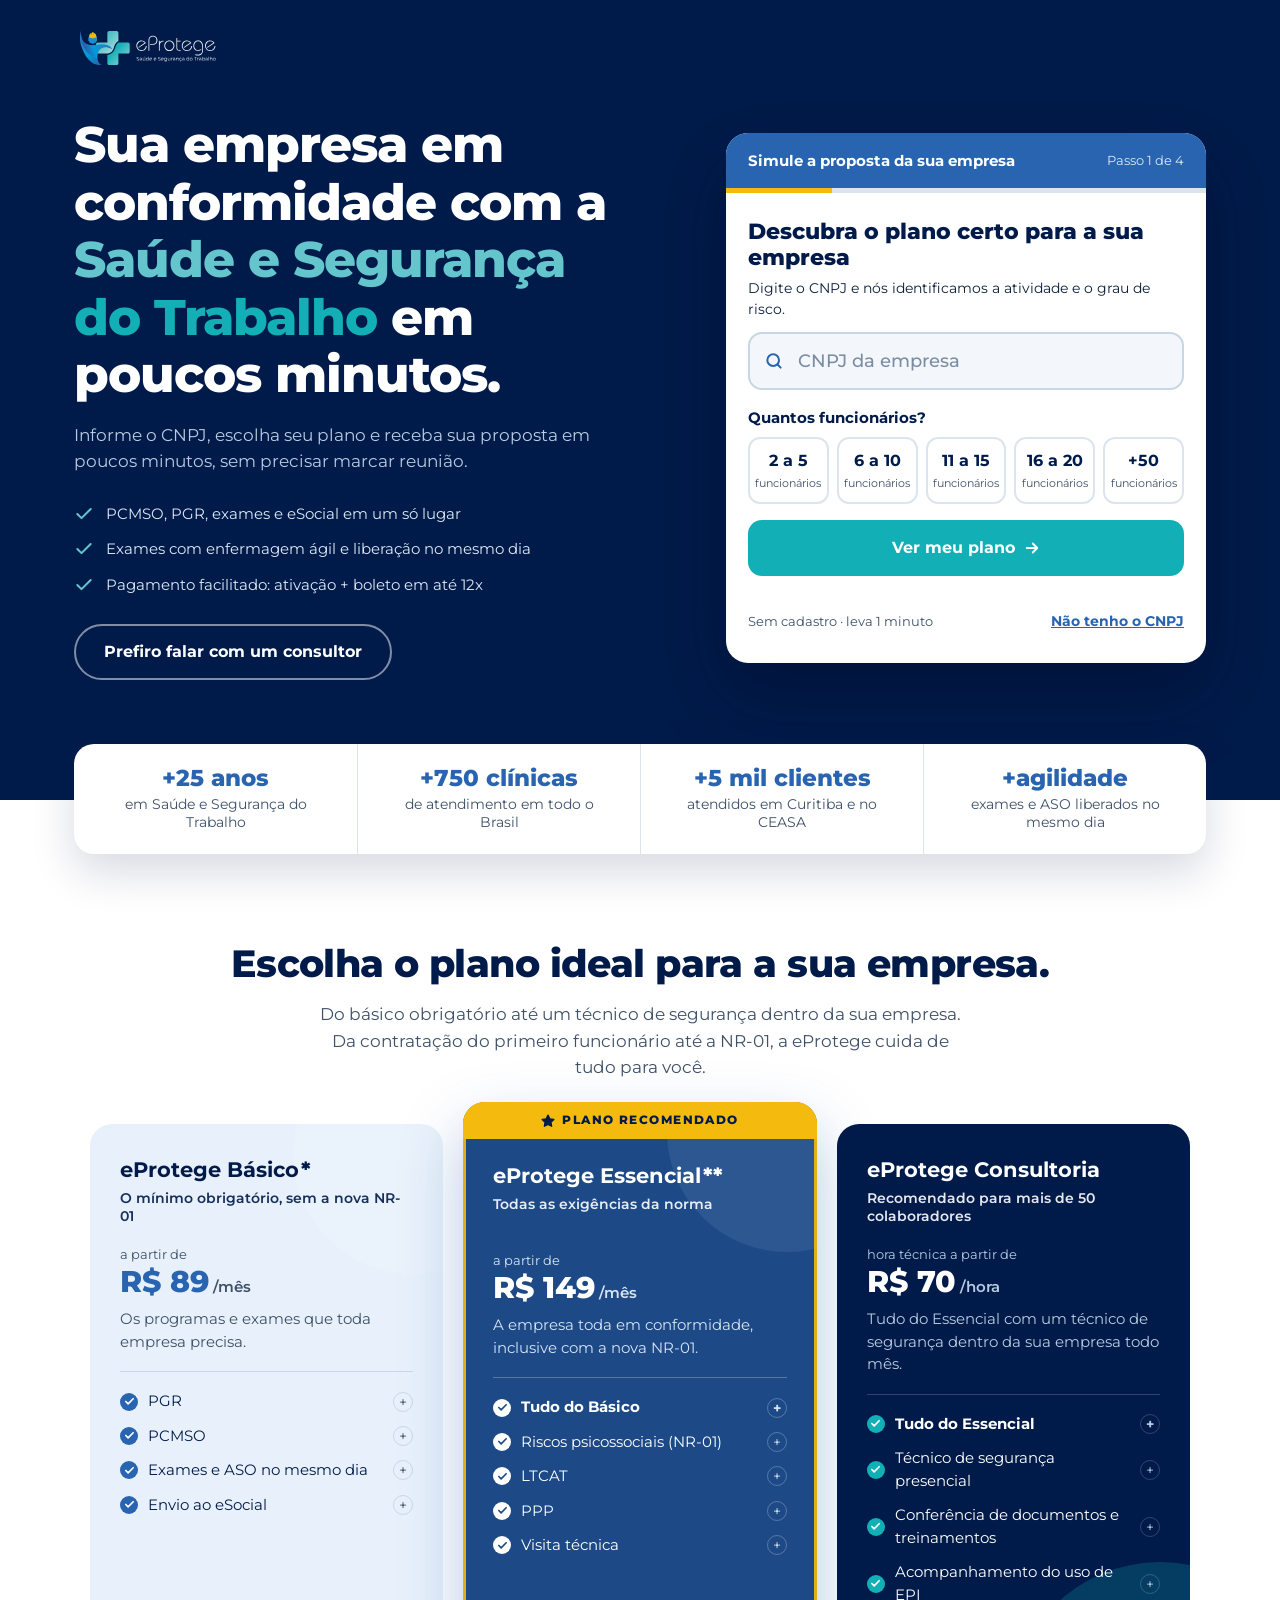
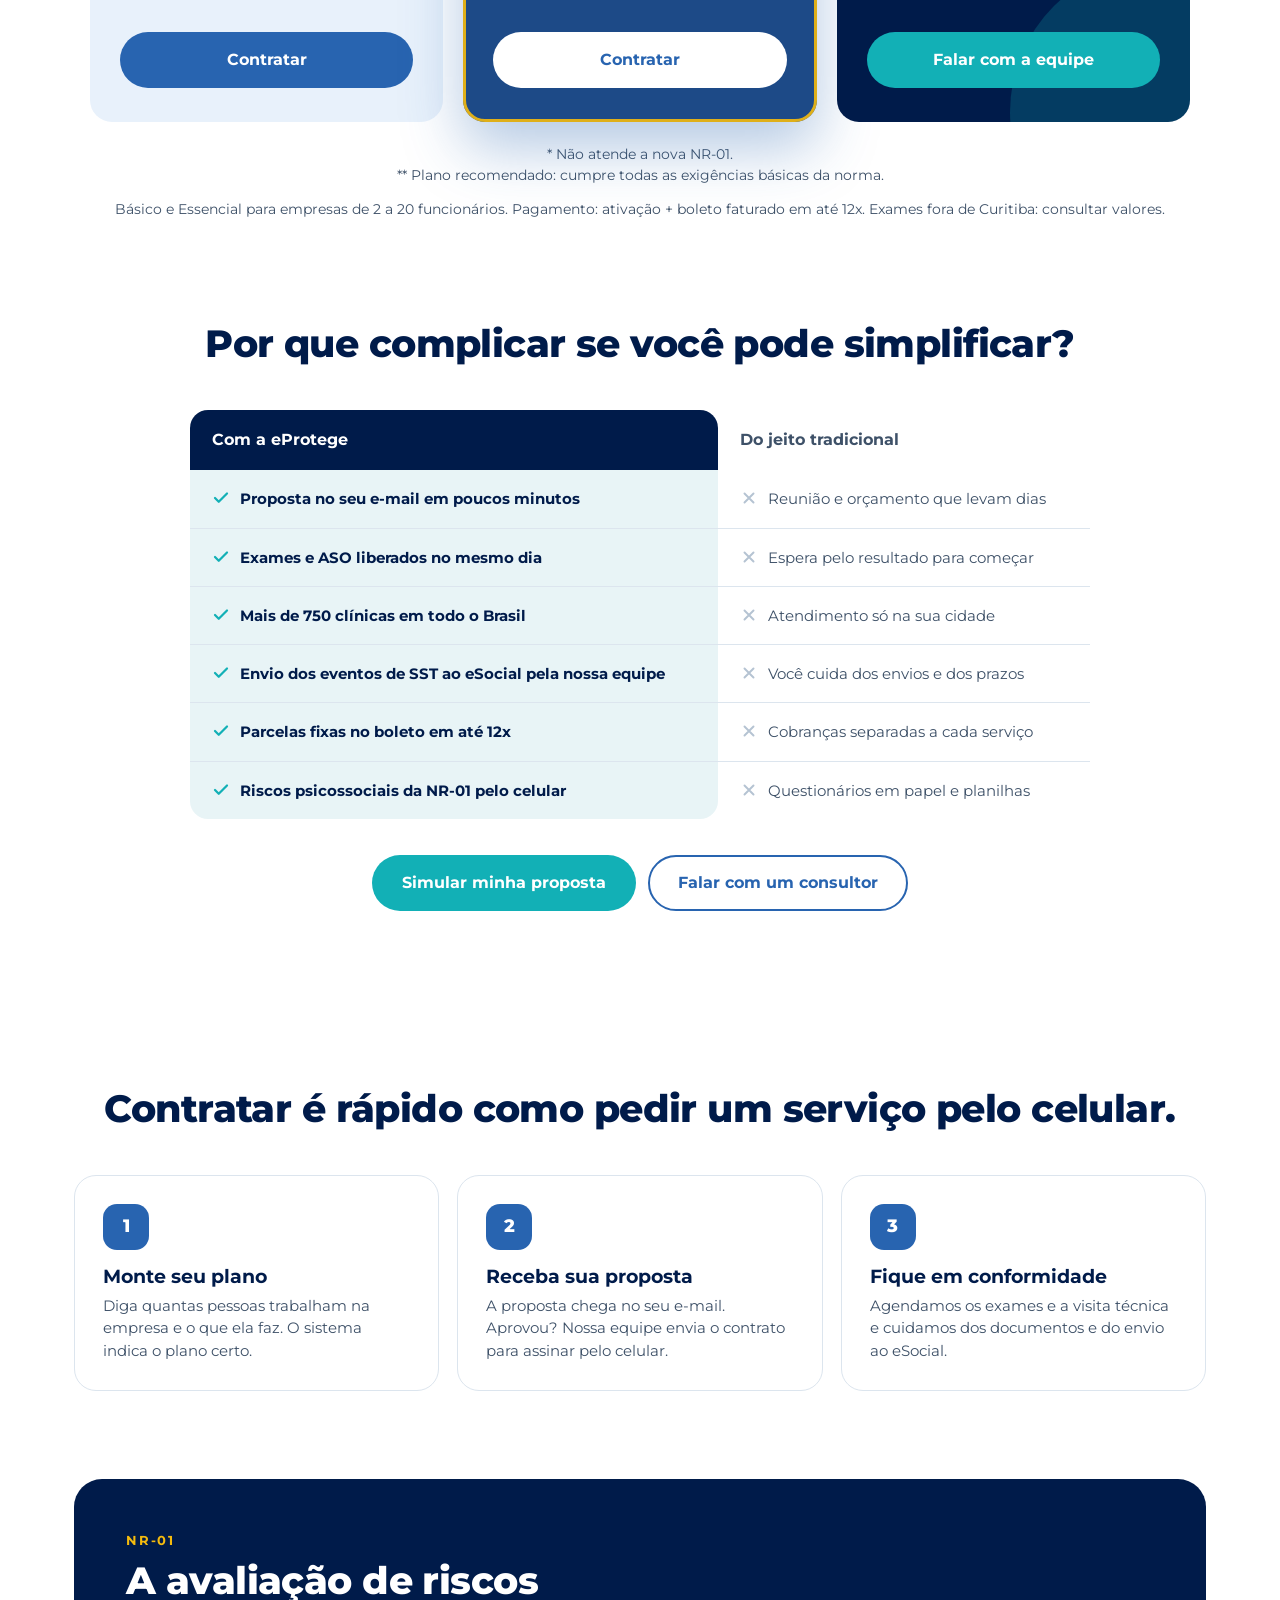
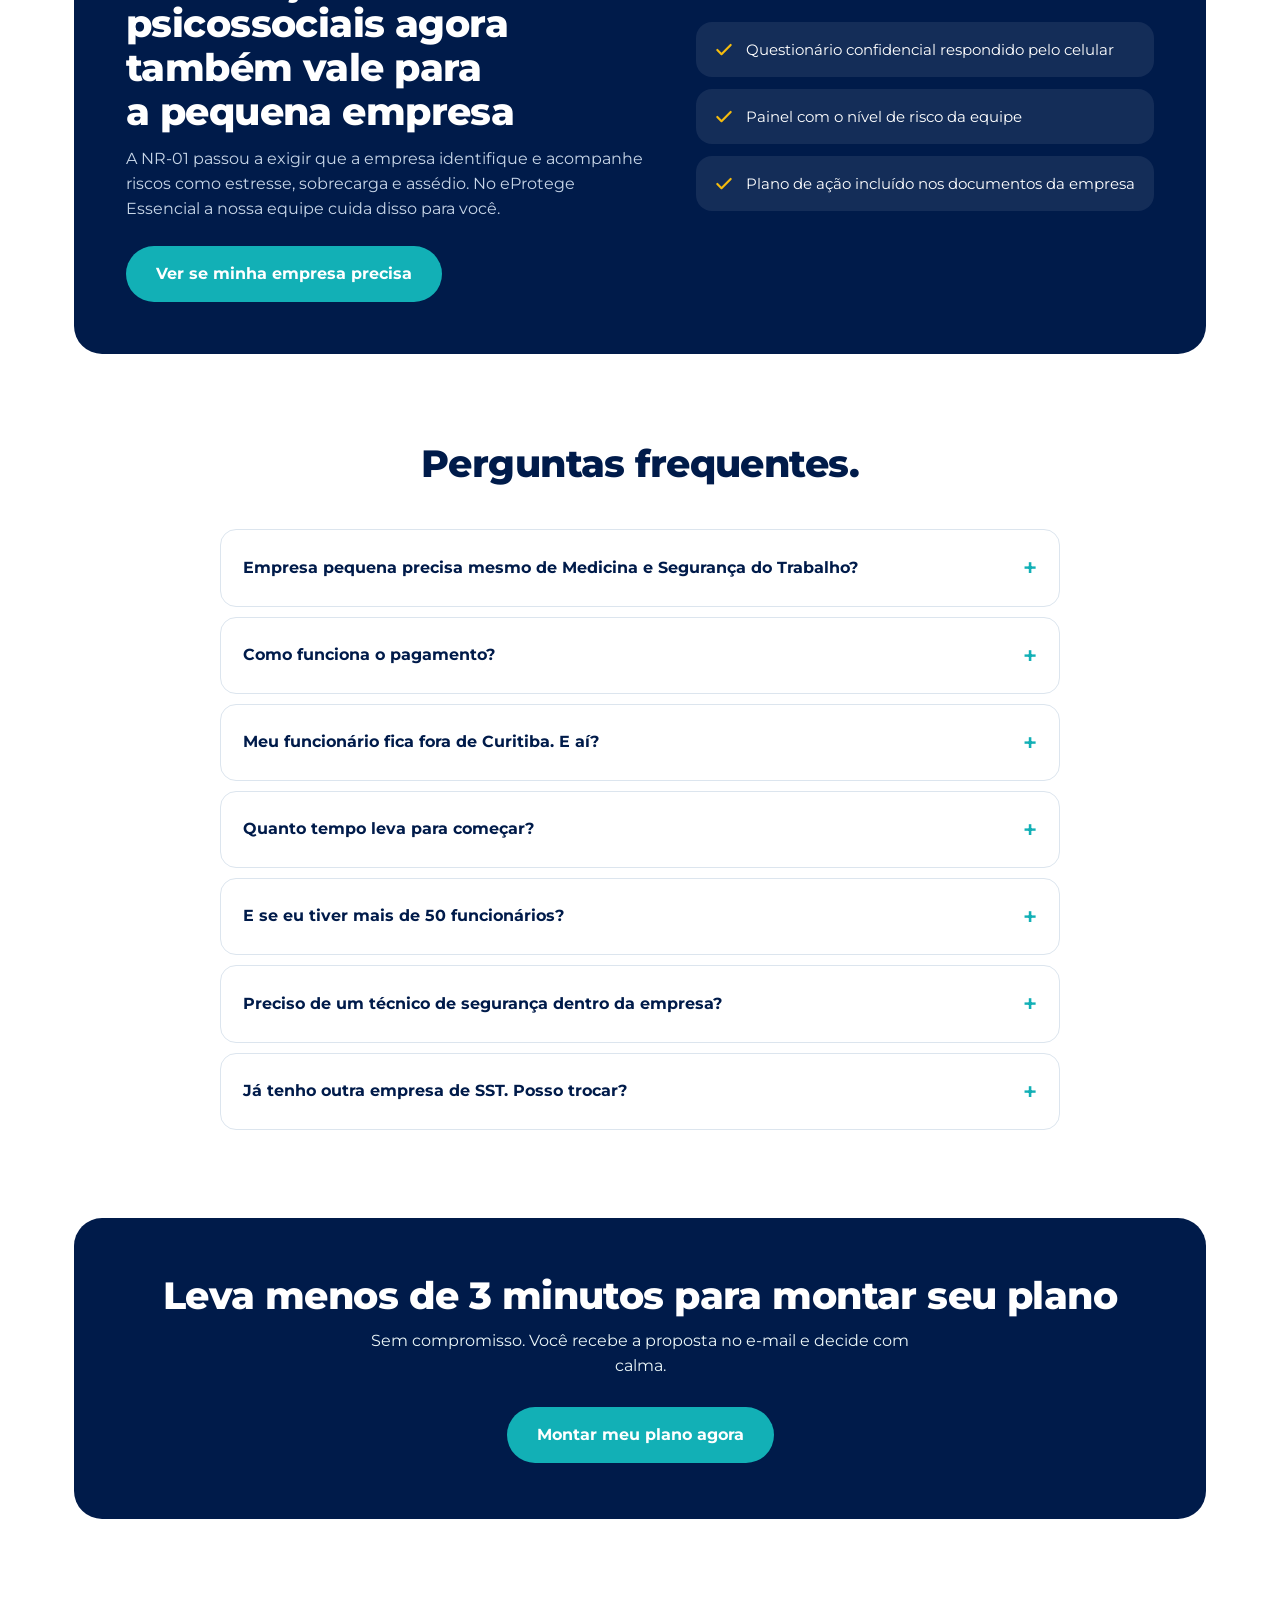
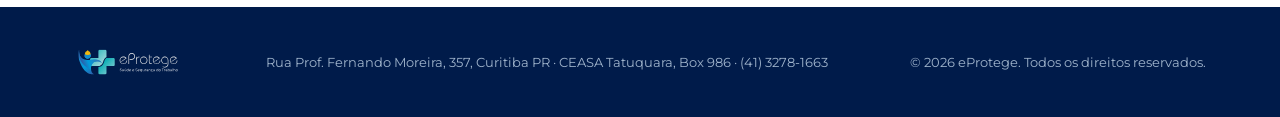
==== commit cdec1027: "Autovenda: faixas mostram 'funcionários' Co-Authored-By: Claude Opus 5.5 <noreply@anthropic.com>" ====
--- a/autovenda/index.html
+++ b/autovenda/index.html
@@ -814,7 +814,7 @@
   let h='';
   if(S.step===P.EMP){
     const manual=S.semCnpj||S.emp?.falhou||(S.emp?.razao&&!S.gr);
-    const chip=f=>`<button type="button" class="fx ${S.faixa===f.id?'on':''}" data-k="faixa" data-v="${f.id}"><b>${esc(f.t.replace(' funcionários','').replace('Mais de ','+'))}</b><small>${f.id===GRANDE?'consultor':'pessoas'}</small></button>`;
+    const chip=f=>`<button type="button" class="fx ${S.faixa===f.id?'on':''}" data-k="faixa" data-v="${f.id}"><b>${esc(f.t.replace(' funcionários','').replace('Mais de ','+'))}</b><small>funcionários</small></button>`;
     h=`<div class="q">Descubra o plano certo para a sua empresa</div>
       <p class="sub-q">${S.semCnpj?'Sem problema. Conte o que a sua equipe faz:':'Digite o CNPJ e nós identificamos a atividade e o grau de risco.'}</p>
       ${S.semCnpj?'':`<div class="f big" id="f_cnpj"><label for="cnpj" class="sr">CNPJ da empresa</label><span class="in-ic">${icoBusca}</span><input id="cnpj" inputmode="numeric" placeholder="CNPJ da empresa" value="${esc(S.cnpj)}" autocomplete="off"><span class="msg">Digite os 14 números do CNPJ</span></div>${statusCnpj()}`}
